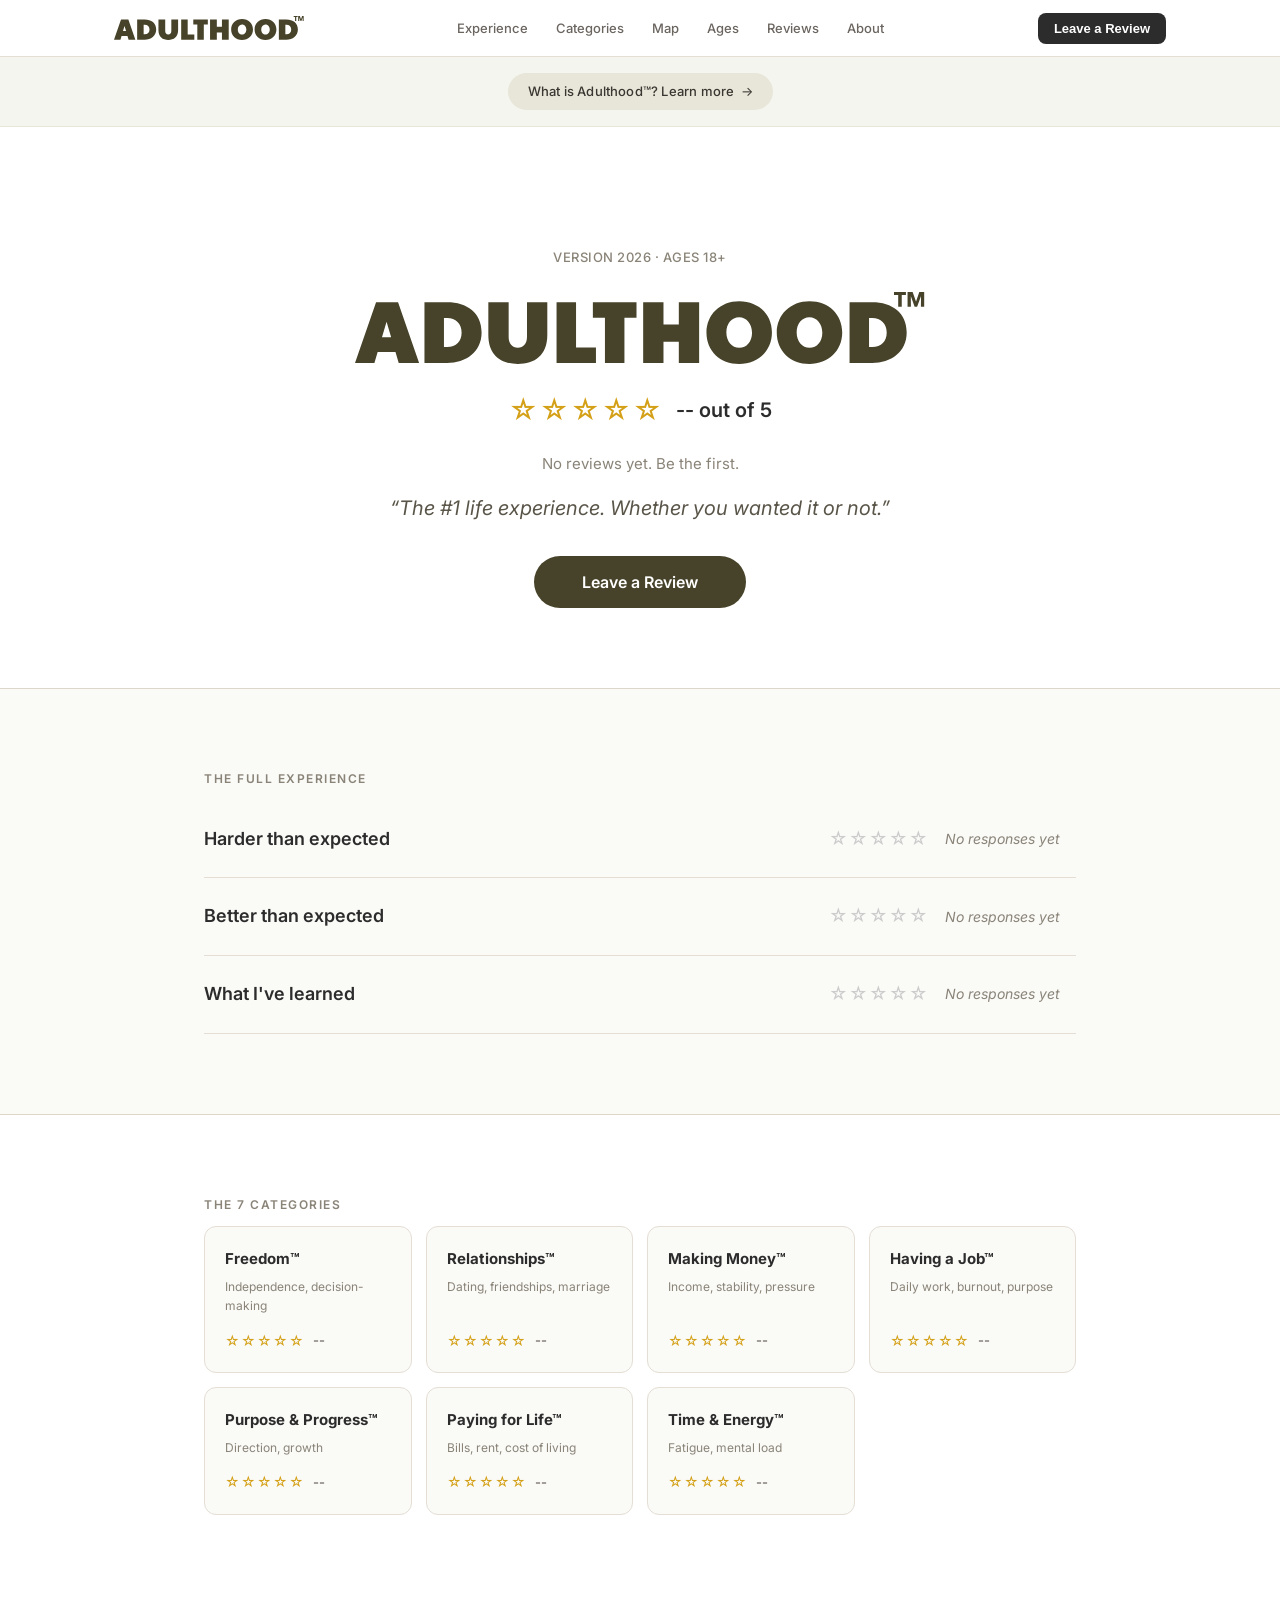
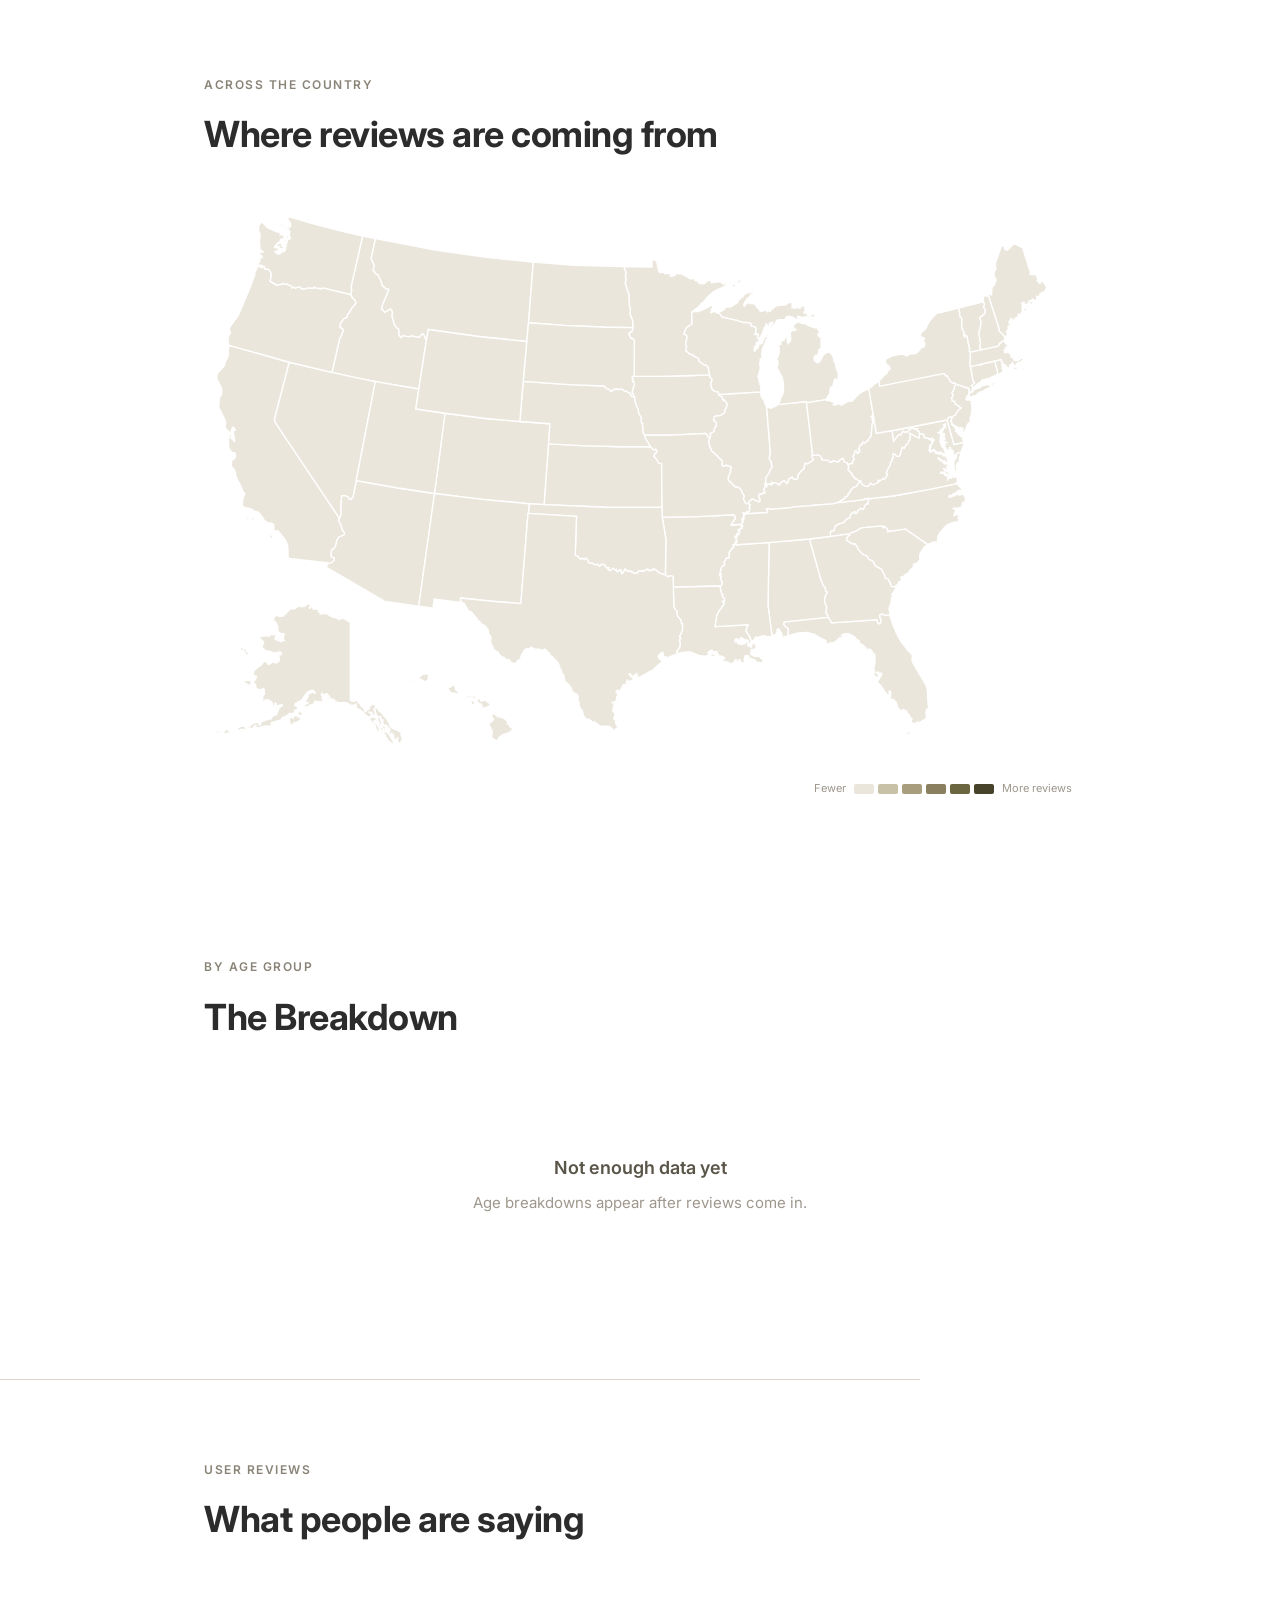
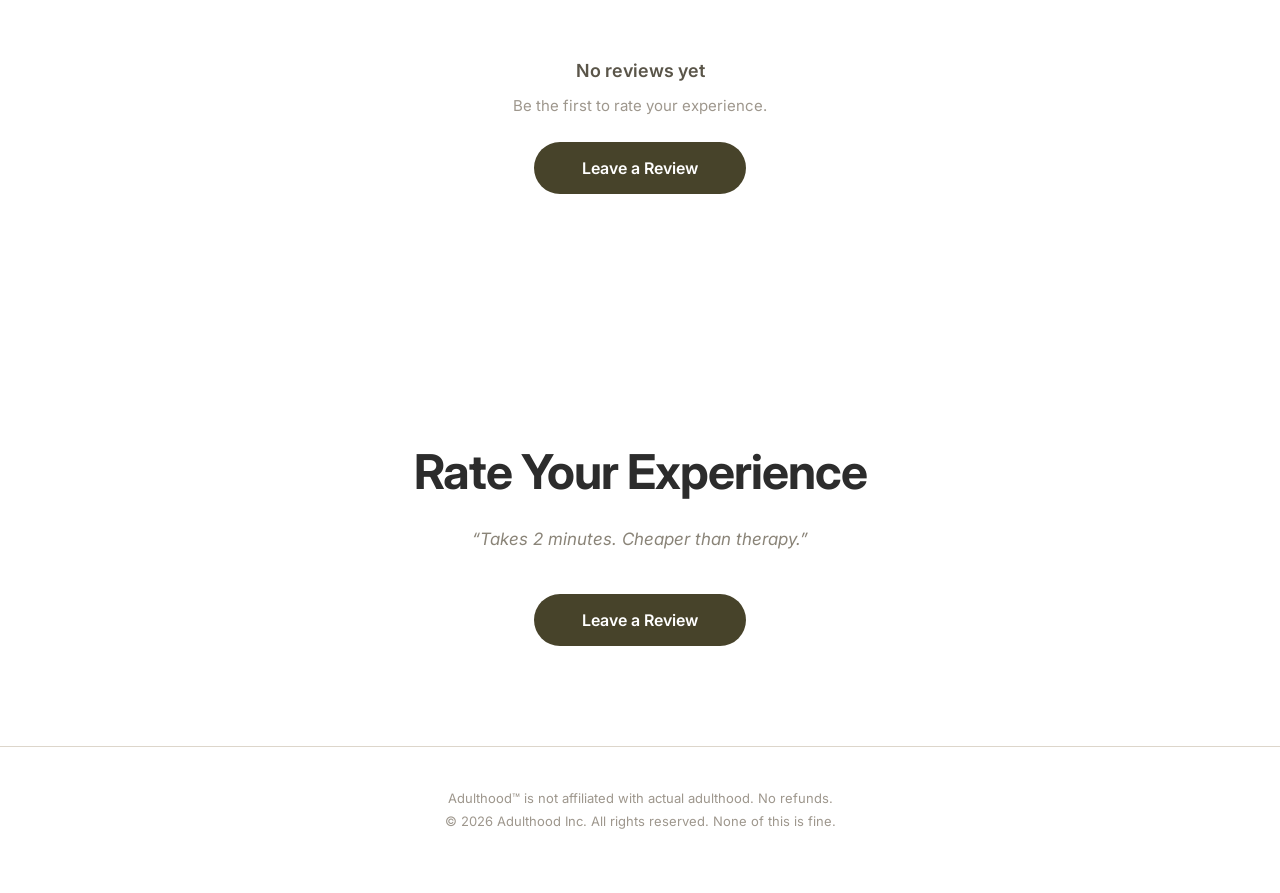
==== index.html @ f718184f "feat: v2 redesign — accordions, category pages, global nav, review modals - Refactor "Full Experienc" ====
<!DOCTYPE html>
<html lang="en">
<head>
<meta charset="UTF-8">
<meta name="viewport" content="width=device-width, initial-scale=1.0">
<title>Adulthood™ — Rate Your Experience</title>
<link rel="preconnect" href="https://fonts.googleapis.com">
<link rel="preconnect" href="https://fonts.gstatic.com" crossorigin>
<link href="https://fonts.googleapis.com/css2?family=Inter:wght@400;500;600;700;800&display=swap" rel="stylesheet">
<link rel="stylesheet" href="styles.css">
</head>
<body>

  <!-- Global Header -->
  <nav class="global-nav" id="global-nav">
    <div class="global-nav-inner">
      <a class="global-nav-logo" href="#" onclick="goHome();return false;">
        <img src="logo.svg" alt="Adulthood™" class="global-nav-logo-img">
      </a>
      <div class="global-nav-links">
        <a href="#section-experience" class="global-nav-link" data-section>Experience</a>
        <a href="#section-categories" class="global-nav-link" data-section>Categories</a>
        <a href="#section-map" class="global-nav-link" data-section>Map</a>
        <a href="#section-ages" class="global-nav-link" data-section>Ages</a>
        <a href="#section-reviews" class="global-nav-link" data-section>Reviews</a>
        <a href="#/about" class="global-nav-link" onclick="showAbout();return false;">About</a>
      </div>
      <button class="global-nav-cta" onclick="startReview()">Leave a Review</button>
      <button class="global-nav-menu" id="nav-menu-btn" onclick="toggleMobileNav()">
        <span></span><span></span><span></span>
      </button>
    </div>
    <div class="global-nav-mobile hidden" id="nav-mobile">
      <a href="#section-experience" class="global-nav-link" data-section onclick="closeMobileNav()">Experience</a>
      <a href="#section-categories" class="global-nav-link" data-section onclick="closeMobileNav()">Categories</a>
      <a href="#section-map" class="global-nav-link" data-section onclick="closeMobileNav()">Map</a>
      <a href="#section-ages" class="global-nav-link" data-section onclick="closeMobileNav()">Ages</a>
      <a href="#section-reviews" class="global-nav-link" data-section onclick="closeMobileNav()">Reviews</a>
      <a href="#/about" class="global-nav-link" onclick="showAbout();closeMobileNav();return false;">About</a>
      <button class="cta-button" style="margin-top:8px;width:100%" onclick="startReview();closeMobileNav()">Leave a Review</button>
    </div>
  </nav>

  <!-- Banner -->
  <div class="banner" id="banner" onclick="showAbout()">
    <div class="banner-inner">
      <span class="banner-text">What is Adulthood™? Learn more</span>
      <span class="banner-arrow">&rarr;</span>
    </div>
  </div>

  <!-- ===================== HOMEPAGE ===================== -->
  <div id="homepage">

  <!-- Hero -->
  <header class="hero">
    <div class="hero-version">Version 2026 &middot; Ages 18+</div>
    <img src="logo.svg" alt="Adulthood™" class="hero-logo">
    <div class="hero-rating" id="hero-rating">
      <span class="hero-stars" id="hero-stars"></span>
      <span class="hero-rating-text" id="hero-rating-text"></span>
    </div>
    <div class="hero-rating-count" id="hero-rating-count"></div>
    <p class="hero-tagline">&ldquo;The #1 life experience. Whether you wanted it or not.&rdquo;</p>
    <button class="cta-button hero-button" onclick="startReview()">Leave a Review</button>
  </header>

  <!-- Category Breakdown -->
  <section class="categories" id="section-experience">
    <div class="container">
      <div class="section-label">The Full Experience</div>
      <div class="category-grid" id="category-grid"></div>
    </div>
  </section>

  <!-- Category Links -->
  <section id="section-categories">
    <div class="container">
      <div class="section-label">The 7 Categories</div>
      <div class="category-links" id="category-links"></div>
    </div>
  </section>

  <!-- Map -->
  <section class="map-section" id="section-map">
    <div class="map-container">
      <div class="section-label">Across the Country</div>
      <div class="section-title">Where reviews are coming from</div>
      <div class="map-svg-wrap" id="map-wrap">
        <div class="map-tooltip" id="map-tooltip"></div>
        <!-- US States SVG -->
        <svg viewBox="0 0 960 600" xmlns="http://www.w3.org/2000/svg" id="us-map">
<g>
  <path id="AL" data-state="Alabama" d="m 643,467.4 .4,-7.3 -.9,-1.2 -1.7,-.7 -2.5,-2.8 .5,-2.9 48.8,-5.1 -.7,-2.2 -1.5,-1.5 -.5,-1.4 .6,-6.3 -2.4,-5.7 .5,-2.6 .3,-3.7 2.2,-3.8 -.2,-1.1 -1.7,-1 v -3.2 l -1.8,-1.9 -2.9,-6.1 -12.9,-45.8 -45.7,4 1.3,2 -1.3,67 4.4,33.2 .9,-.5 1.3,.1 .6,.4 .8,-.1 2,-3.8 v -2.3 l 1.1,-1.1 1.4,.5 3.4,6.4 v .9 l -3.3,2.2 3.5,-.4 4.9,-1.6 z"/>
  <path id="AK" data-state="Alaska" d="m 15.8,572 h 2.4 l .7,.7 -1,1.2 -1.9,.2 -2.5,1.3 -3.7,-.1 2.2,-.9 .3,-1.1 2.5,-.3 z m 8.3,-1.7 1.3,.5 h .9 l .5,1.2 .3,-.6 .9,.2 1.1,1.5 0,.5 -4.2,1.9 -2.4,-.1 -1,-.5 -1.1,.7 -2,0 -1.1,-1.4 4.7,-.5 z m 5.4,-.1 1,.1 .7,.7 v 1 l -1.3,.1 -.9,-1.1 z m 2.5,.3 1.3,-.1 -.1,1 -1.1,.6 z m .3,2.2 3.4,-.1 .2,1.1 -1.3,.1 -.3,-.5 -.8,.6 -.4,-.6 -.9,-.2 z m 166.3,7.6 2.1,.1 -1,1.9 -1.1,-.1 -.4,-.8 .5,-1.3 m -1.1,-2.9 .6,-1.3 -.2,-2.3 2.4,-.5 4.5,4.4 1.3,3.4 1.9,1.6 .3,5.1 -1.4,0 -1.3,-2.3 -3.1,-2.4 h -.6 l 1.1,2.8 1.7,.2 .2,2.1 -.9,.1 -4.1,-4.4 -.1,-.9 1.9,-1 0,-1 -.5,-.8 -1.6,-.6 -1.7,-1.3 1.4,.1 .5,-.4 -.6,-.9 -.6,.5 z m -3.6,-9.1 1.3,.1 2.4,2.5 -.2,.8 -.8,-.1 -.1,1.8 .5,.5 0,1.5 -.8,.3 -.4,1.2 -.8,-.4 -.4,-2.2 1.1,-1.4 -2.1,-2.2 .1,-1.2 z m 1.5,-1.5 1.9,.2 2.5,.1 3.4,3.2 -.2,.5 -1.1,.6 -1.1,-.2 -.1,-.7 -1.2,-1.6 -.3,.7 1,1.3 -.2,1.2 -.8,-.1 -1.3,.2 -.1,-1.7 -2.6,-2.8 z m -12.7,-8.9 .9,-.4 h 1.6 l .7,-.5 4.1,2.2 .1,1.5 -.5,.5 h -.8 l -1.4,-.7 1.1,1.3 1.8,0 .5,2 -.9,0 -2.2,-1.5 -1.1,-.2 .6,1.3 .1,.9 .8,-.6 1.7,1.2 1.3,-.1 -.2,.8 1.9,4.3 0,3.4 .4,2.1 -.8,.3 -1.2,-2 -.5,-1.5 -1.6,-1.6 -.2,-2.7 -.6,-1.7 h -.7 l .3,1.1 0,.5 -1.4,1 .1,-3.3 -1.6,-1.6 -1.3,-2.3 -1.2,-1.2 z m 7.2,-2.3 1.1,1.8 2.4,-.1 1,2.1 -.6,.6 2,3.2 v 1.3 l -1.2,.8 v .7 l -2,1.9 -.5,-1.4 -.1,-1.3 .6,-.7 v -1.1 l -1.5,-1.9 -.5,-3.7 -.9,-1.5 z m -56.7,-18.3 -4,4.1 v 1.6 l 2.1,-.8 .8,-1.9 2.2,-2.4 z m -31.6,16.6 0,.6 1.8,1.2 .2,-1.4 .6,.9 3.5,.1 .7,-.6 .2,-1.8 -.5,-.7 -1.4,0 0,-.8 .4,-.6 v -.4 l -1.5,-.3 -3.3,3.6 z m -8.1,6.2 1.5,5.8 h 2.1 l 2.4,-2.5 .3,1.2 6.3,-4 .7,-1 -1,-1.1 v -.7 l .5,-1.3 -.9,-.1 -2,1 0,-1.2 -2.7,-.6 -2.4,.3 -.2,3.4 -.8,-2 -1.5,-.1 -1,.6 z m -2.2,8.2 .1,-.7 2.1,-1.3 .6,.3 1.3,.2 1.3,1.2 -2.2,-.2 -.4,-.6 -1,.6 z m -5.2,3.3 -1.1,.8 1.5,1.4 .8,-.7 -.1,-1.3 z m -6.3,-7.9 1.4,.1 .4,.6 -1.8,.1 z m -13.9,11.9 v .5 l .7,.1 -.1,-.6 z m -.4,-3.2 -1,1 v .5 l .7,1.1 1,-1 -.7,-.1 z m -2,-.8 -.3,1 -1.3,.1 -.4,.2 0,1.3 -.5,.9 .6,0 .7,-.9 .8,-.1 .9,-1 .2,-1.3 z m -4.4,-2 -.2,1.8 1.4,.8 1.2,-.6 0,-1 1.7,-.3 -.1,-.6 -.9,-.2 -.7,.6 -.9,-.5 z m -4.9,-.1 1,.7 -.3,1.2 -1.4,-1.1 z m -4.2,1.3 1.4,.1 -.7,.8 z m -3.5,3 1.8,1.1 -1.7,.1 z m -25.4,-31.2 1.2,.6 -.8,.6 z m -.7,-6.3 .4,1.2 .8,-1.2 z m 24.3,-19.3 1.5,-.1 .9,.4 1.1,-.5 1.3,-.1 1.6,.8 .8,1.9 -.1,.9 -1.2,2 -2.4,-.2 -2.1,-1.8 -1,-.4 -1.1,-2 z m -21.1,-14.4 .1,1.9 2,2 v .5 l -.8,-.2 -1.7,-.8 -.3,-1.1 -.3,-1.6 z m 18.3,-23.3 v 1.2 l 1.9,1.8 h 2.3 l .6,1.1 v 1.6 l 2.1,1.9 1.8,1.2 -.1,.7 -.7,1.1 -1.4,-1.2 -2.1,.1 -.8,-.8 -.9,-2.1 -1.5,-2.2 -2.6,-.1 -1,-.7 1,-2.1 z m 16.8,-4.5 1,0 .1,1.1 h -1 z m 16.2,19.7 .9,.1 0,1.2 -1.7,-.5 z m 127.8,77.7 -1.2,.4 -.1,1.1 h 1.2 z m -157.6,-4.5 -1.3,-.4 -4.1,.6 -2.8,1.4 -.1,1.9 1.9,.7 1.5,-.9 1.7,-.1 4.7,1.4 .1,-1.3 -1.6,-1.1 z m 2.1,2.3 -.4,-1.4 1.2,.2 .1,1.4 1.8,0 .4,-2.5 .3,2.4 2.5,-.1 3.2,-3.3 .8,.1 -.7,1.3 1.4,.9 4.2,-.2 2.6,-1.2 1.4,-.1 .3,1.5 .6,-.5 .4,-1.4 5.9,.2 1.9,-1.6 -1.3,-1.1 .6,-1.2 2.6,.2 -.2,-1.2 2.5,.2 .7,-1.1 1.1,.2 4.6,-1.9 .2,-1.7 5.6,-2.4 2,-1.9 1.2,-.6 1.3,.8 2.3,-.9 1.1,-1.9 .5,-1.3 1.7,-.9 1.5,-.7 .4,-1.4 -1.1,-1.7 -2.2,-.2 -.2,-1.3 .8,-1.6 1.4,-.2 1.3,-1.5 1.9,-.1 3.4,-3.2 .4,-1.4 1.5,-2.3 3.8,-4.1 2.5,-.9 1.9,-.9 2.1,.8 1.4,2.6 -1.5,0 -1.4,-1.5 -3,2 -1.7,.1 -.2,3.1 -3.1,4.9 .6,2 2.3,0 -.6,1 -1.4,.1 -2.4,1.8 0,.9 1.9,1 3.4,-.6 1.4,-1.7 1.4,.1 3,-1.7 .5,-2.3 1.6,-.1 6.3,.8 1,-1.1 1,-4.5 -1.6,1.1 .6,-2.2 -1.6,-1.4 .8,-1.5 .1,1.5 3.4,0 .7,-1 1.6,-.1 -.3,1.7 1.9,.1 -1.9,1.3 4.1,1.1 -3.5,.4 -1.3,1.2 .9,1.4 4.6,-1.7 2.3,1.7 .7,-.9 .6,1.4 4,2.3 h 2.9 l 3.9,-.5 4.3,1.1 2,1.9 4.5,.4 1.8,-1.5 .8,2.4 -1.8,.7 1.2,1.2 7.4,3.8 1.4,2.5 5.4,4.1 3.3,-2 -.6,-2.2 -3.5,-2 3.1,1.2 .5,-.7 .9,1.3 0,2.7 2.1,-.6 2.1,1.8 -2.5,-9.8 1.2,1.3 1.4,6 2.2,2.5 2.4,-.4 1.8,3.5 h .9 l .6,5.6 3.4,.5 1.6,2.2 1.8,1.1 .4,2.8 -1.8,2.6 2.9,1.6 1.2,-2.4 -.2,3.1 -.8,.9 1.4,1.7 .7,-2.4 -.2,-1.2 .8,.2 .6,2.3 -1,1.4 .6,2.6 .5,.4 .3,-1.6 .7,.6 -.3,2 1.2,.2 -.4,.9 1.7,-.1 0,-1 h -1 l .1,-1.7 -.8,-.6 1.7,-.3 .5,-.8 0,-1.6 .5,1.3 -.6,1.8 1.2,3.9 1.8,.1 2.2,-4.2 .1,-1.9 -1.3,-4 -.1,-1.2 .5,-1.2 -.7,-.7 -1.7,.1 -2.5,-2 -1.7,0 -2,-1.4 -1.5,0 -.5,-1.6 -1.4,-.3 -.2,-1.5 -1,-.5 .1,-1.7 -5.1,-7.4 -1.8,-1.5 v -1.2 l -4.3,-3.5 -.7,-1.1 -1.6,-2 -1.9,-.6 0,-2.2 -1.2,-1.3 -1.7,-.7 -2.1,1.3 -1.6,2.1 -.4,2.4 -1.5,.1 -2.5,2.7 -.8,-.3 v -2.5 l -2.4,-2.2 -2.3,-2 -.5,-2 -2.5,-1.3 .2,-2.2 -2.8,-.1 -.7,1.1 -1.2,0 -.7,-.7 -1.2,.8 -1.8,-1.2 0,-85.8 -6.9,-4.1 -1.8,-.5 -2.2,1.1 -2.2,.1 -2.3,-1.6 -4.3,-.6 -5.8,-3.6 -5.7,-.4 -2,.5 -.2,-1.8 -1.8,-.7 1.1,-1 -.2,-.9 -3.2,-1.1 h -2.4 l -.4,.4 -.9,-.6 .1,-2.6 -.8,-.9 -2.5,2.9 -.8,-.1 v -.8 l 1.7,-.8 v -.8 l -1.9,-2.4 -1.1,-.1 -4.5,3.1 h -3.9 l .4,-.9 -1.8,-.1 -5.2,3.4 -1.8,0 -.6,-.8 -2.7,1.5 -3.6,3.7 -2.8,2.7 -1.5,1.2  -2.6,.1 -2.2,-.4 -2.3,-1.3 v 0 l -2.8,3.9 -.1,2.4 2.6,2.4 2.1,4.5 .2,5.3 2.9,2 3.4,.4 .7,.8 -1.5,2.3 .7,2.7 -1.7,-2.6 v -2.4 l -1.5,-.3 .1,1.2 .7,2.1 2.9,3.7 h -1.4 l -2.2,1.1 -6.2,-2.5 -.1,-2 1.4,-1.3 0,-1.4 -2.1,-.5 -2.3,.2 -4.8,.2 1.5,2.3 -1.9,-1.8 -8.4,1.2 -.8,1.5 4.9,4.7 -.8,1.4 -.3,2 -.7,.8 -.1,1.9 4.4,3.6 4.1,.2 4.6,1.9 h 2 l .8,-.6 3.8,.1 .1,-.8 1.2,1.1 .1,2 -2.5,-.1 .1,3.3 .5,3.2 -2.9,2.7 -1.9,-.1 -2,-.8 -1,.1 -3.1,2.1 -1.7,.2 -1.4,-2.8 -3.1,0 -2.2,2 -.5,1.8 -3.3,1.8 -5.3,4.3 -.3,3.1 .7,2.2 1,1.2 1,-.4 .9,1 -.8,.6 -1.5,.9 1.1,1.5 -2.6,1.1 .8,2.2 1.7,2.3 .8,4.1 4,1.5 2.6,-.8 1.7,-1.1 .5,2.1 .3,4.4 -1.9,1.4 0,4.4 -.6,.9 h -1.7 l 1.7,1.2 2.1,-.1 .4,-1 4.6,-.6 2,2.6 1.3,-.7 1.3,5.1 1,.5 1,-.7 .1,-2.4 .9,-1 .7,1.1 .2,1.6 1.6,.4 4.7,-1.2 .2,1.2 -2,1.1 -1.6,1.7 -2.8,7 -4.3,2 -1.4,1.5 -.3,1.4 -1,-.6 -9.3,3.3 -1.8,4.1 -1.3,-.4 .5,-1.1 -1.5,-1.4 -3.5,-.2 -5.3,3.2 -2.2,1.3 -2.3,0 -.5,2.4 z"/>
  <path id="AZ" data-state="Arizona" d="m 139.6,387.6 3,-2.2 .8,-2.4 -1,-1.6 -1.8,-.2 -1.1,-1.6 1.1,-6.9 1.6,-.3 2.4,-3.2 1.6,-7 2.4,-3.6 4.8,-1.7 1.3,-1.3 -.4,-1.9 -2.3,-2.5 -1.2,-5.8 -1.4,-1.8 -1.3,-3.4 .9,-2.1 1.4,-3 .5,-2.9 -.5,-4.9 1,-13.6 3.5,-.6 3.7,1.4 1.2,2.7 h 2 l 2.4,-2.9 3.4,-17.5 46.2,8.2 40,6 -17.4,124.1 -37.3,-5.4 -64.2,-37.5 .5,-2.9 2,-1.8 z"/>
  <path id="AR" data-state="Arkansas" d="m 584.2,367 .9,-2.2 1.2,.5 .7,-1 -.8,-.7 .3,-1.5 -1.1,-.9 .6,-1 -.1,-1.5 -1.1,-.1 .8,-.8 1.3,.8 .3,-1.4 -.4,-1.1 .1,-.7 2,.6 -.4,-1.5 1.6,-1.3 -.5,-.9 -1.1,.1 -.6,-.9 .9,-.9 1.6,-.2 .5,-.8 1.4,-.2 -.1,-.8 -.9,-.9 v -.5 h 1.5 l .4,-.7 -1.4,-1 -.1,-.6 -11.2,.8 2.8,-5.1 1.7,-1.5 v -2.2 l -1.6,-2.5 -39.8,2 -39.1,.7 4.1,24.4 -.7,39 2.6,2.3 2.8,-1.3 3.2,.8 .2,11.9 52.3,-1.3 1.2,-1.5 .5,-3 -1.5,-2.3 -.5,-2.2 .9,-.7 v -.8 l -1.7,-1.1 -.1,-.7 1.6,-.9 -1.2,-1.1 1.7,-7.1 3.4,-1.6 v -.8 l -1.1,-1.4 2.9,-5.4 h 1.9 l 1.5,-1.2 -.3,-5.2 3.1,-4.5 1.8,-.6 -.5,-3.1 z"/>
  <path id="CA" data-state="California" d="m 69.4,365.6 3.4,5.2 -1.4,.1 -1.8,-1.9 z m 1.9,-9.8 1.8,4.1 2.6,1 .7,-.6 -1.3,-2.5 -2.6,-2.4 z m -19.9,-19 v 2.4 l 2,1.2 4.4,-.2 1,-1 -3.1,-.2 z m -5.9,.1 3.3,.5 1.4,2.2 h -3.8 z m 47.9,45.5 -1,-3 .2,-3 -.4,-7.9 -1.8,-4.8 -1.2,-1.4 -.6,-1.5 -7,-8.6 -3.6,.1 -2,-1.9 1.1,-1.8 -.7,-3.7 -2.2,-1.2 -3.9,-.6 -2.8,-1.3 -1.5,-1.9 -4.5,-6.6 -2.7,-2.2 -3.7,-.5 -3.1,-2.3 -4.7,-1.5 -2.8,-.3 -2.5,-2.5 .2,-2.8 .8,-4.8 1.8,-5.1 -1.4,-1.6 -4,-9.4 -2.7,-3.7 -.4,-3 -1.6,-2.3 .2,-2.5 -2,-5 -2.9,-2.7 .6,-7.1 2.4,-.8 1.8,-3.1 -.4,-3.2 -1,-.9 h -2.5 l -2.5,-3.3 -1.5,-3.5 v -7.5 l 1.2,-4.2 .2,-2.1 2.5,.2 -.1,1.6 -.8,.7 v 2.5 l 3.7,3.2 v -4.7 l -1.4,-3.4 .5,-1.1 -1,-1.7 2.8,-1.5 -1.9,-3 -1.4,.5 -1.5,3.8 .5,1.3 -.8,1 -.9,-.1 -5.4,-6.1 .7,-5.6 -1.1,-3.9 -6.5,-12.8 .8,-10.7 2.3,-3.6 .2,-6.4 -5.5,-11.1 .3,-5.2 6.9,-7.5 1.7,-2.4 -.1,-1.4 4,-9.2 .1,-8.4 .9,-2.5 66.1,18.6 -16.4,63.1 1.1,3.5 70.4,105 -.9,2.1 1.3,3.4 1.4,1.8 1.2,5.8 2.3,2.5 .4,1.9 -1.3,1.3 -4.8,1.7 -2.4,3.6 -1.6,7 -2.4,3.2 -1.6,.3 -1.1,6.9 1.1,1.6 1.8,.2 1,1.6 -.8,2.4 -3,2.2 -2.2,-.1 z"/>
  <path id="CO" data-state="Colorado" d="m 374.6,323.3 -16.5,-1 -51.7,-4.8 -52.6,-6.5 11.5,-88.3 44.9,5.7 37.5,3.4 33.1,2.4 -1.4,22.1 z"/>
  <path id="CT" data-state="Connecticut" d="m 873.5,178.9 .4,-1.1 -3.2,-12.3 -.1,-.3 -14.9,3.4 v .7 l -.9,.3 -.5,-.7 -10.5,2.4 2.8,16.3 1.8,1.5 -3.5,3.4 1.7,2.2 5.4,-4.5 1.7,-1.3 h .8 l 2.4,-3.1 1.4,.1 2.9,-1.1 h 2.1 l 5.3,-2.7 2.8,-.9 1,-1 1.5,.5 z"/>
  <path id="DE" data-state="Delaware" d="m 822.2,226.6 -1.6,.3 -1.5,1.1 -1.2,2.1 7.6,27.1 10.9,-2.3 -2.2,-7.6 -1.1,.5 -3.3,-2.6 -.5,-1.7 -1.8,-1 -.2,-3.7 -2.1,-2.2 -1.1,-.8 -1.2,-1.1 -.4,-3.2 .3,-2.1 1,-2.2 z"/>
  <path id="FL" data-state="Florida" d="m 751.7,445.1 -4,-.7 -1.7,-.9 -2.2,1.4 v 2.5 l 1.4,2.1 -.5,4.3 -2.1,.6 -1,-1.1 -.6,-3.2 -50.1,3.3 -3.3,-6 -48.8,5.1 -.5,2.9 2.5,2.8 1.7,.7 .9,1.2 -.4,7.3 -1.1,.6 .5,.4 1,-.3 .7,-.8 10.5,-2.7 9.2,-.5 8.1,1.9 8.5,5 2.4,.8 2.2,2 -.1,2.7 h 2.4 l 1.9,-1 2.5,.1 2,-.8 2.9,-2 3.1,-2.9 1.1,-.4 .6,.5 h 1.4 l .5,-.8 -.5,-1.2 -.6,-.6 .2,-.8 2,-1.1 5,-.4 .8,1 1,.1 2.3,1 3,1.8 1.2,1.7 1.1,1.2 2.8,1.4 v 2.4 l 2.8,1.9 1,.1 1.6,1.4 .7,1.6 1,.2 .8,2.1 .7,.6 1,-1.1 2.9,.1 .5,1.4 1.1,.9 v 1.3 l 2.9,2.2 .2,9.6 -1.8,5.8 1,1.2 -.2,3.4 -.8,1.4 .7,1.2 2.3,2.3 .3,1.5 .8,1 -.4,-1.9 1.3,-.6 .8,-3.6 -3,-1.2 .1,-.6 2.6,-.4 .9,2.6 1.1,.6 .1,-2 1.1,.3 .6,.8 -.1,.7 -2.9,4.2 -.2,1.1 -1.7,1.9 v 1.1 l 3.7,3.8 5.3,7.9 1.8,2.1 v 1.8 l 2.8,4.6 2.3,.6 .7,-1.2 -2.1,.3 -3,-4.5 .2,-1.4 1.5,-.8 v -1.5 l -.6,-1.3 .9,-.9 .4,.9 .7,.5 v 4 l -1.2,-.6 -.8,.9 1.4,1.6 1,2.6 1.2,-.6 2.3,1.2 2.1,2.2 1.6,5.1 3.1,4.8 .8,-1.3 2.8,-.5 3.2,1.3 .3,1.7 3.3,3.8 .1,1.1 2.2,2.7 -.7,.5 v 2.7 l 2.7,1.4 h 1.5 l 2.7,-1.8 1.5,.3 1.1,.4 2.3,-1.7 .2,-.7 1.2,.3 2.4,-1.7 1.3,-2.3 -.7,-3.2 -.2,-1.3 1.1,-4 .6,-.2 .6,1.6 .8,-1.8 -.8,-7.2 -.4,-10.5 -1,-6.8 -.7,-1.7 -6.6,-11.1 -5.2,-9.1 -2.2,-3.3 -1.3,-3.6 -.2,-3.4 .9,-.3 v -.9 l -1.1,-2.2 -4,-4 -7.6,-9.7 -5.7,-10.4 -4.3,-10.7 -.6,-3.7 -1.2,-1 -.5,-3.8 z m 9.2,134.5 1.7,-.1 -.7,-1 z m 7.3,-1.1 v -.7 l 1.6,-.2 3.7,-3.3 1.5,-.6 2.4,-.9 .3,1.3 1.7,.8 -2.6,1.2 h -2.4 l -3.9,2.5 z m 17.2,-7.6 -3,1.4 -1,1.3 1.1,.1 z m 3.8,-2.9 -1.1,.3 -1.4,2 1.1,-.2 1.5,-1.6 z m 8.3,-15.7 -1.7,5.6 -.8,1 -1,2.6 -1.2,1.6 -.7,1.7 -1.9,2.2 v .9 l 2.7,-2.8 2.4,-3.5 .6,-2 2.1,-4.9 z"/>
  <path id="GA" data-state="Georgia" d="m 761.8,414.1 v 1.4 l -4.2,6.2 -1.2,.2 1.5,.5 v 2 l -.9,1.1 -.6,6 -2.3,6.2 .5,2 .7,5.1 -3.6,.3 -4,-.7 -1.7,-.9 -2.2,1.4 v 2.5 l 1.4,2.1 -.5,4.3 -2.1,.6 -1,-1.1 -.6,-3.2 -50.1,3.3 -3.3,-6 -.7,-2.2 -1.5,-1.5 -.5,-1.4 .6,-6.3 -2.4,-5.7 .5,-2.6 .3,-3.7 2.2,-3.8 -.2,-1.1 -1.7,-1 v -3.2 l -1.8,-1.9 -2.9,-6.1 -12.9,-45.8 22.9,-2.9 21.4,-3 -.1,1.9 -1.9,1 -1.4,3.2 .2,1.3 6.1,3.8 2.6,-.3 3.1,4 .4,1.7 4.2,5.1 2.6,1.7 1.4,.2 2.2,1.6 1.1,2.2 2,1.6 1.8,.5 2.7,2.7 .1,1.4 2.6,2.8 5,2.3 3.6,6.7 .3,2.7 3.9,2.1 2.5,4.8 .8,3.1 4.2,.4 z"/>
  <path id="HI" data-state="Hawaii" d="m 317,553.7 -.2,3.2 1.7,1.9 .1,1.2 -4.8,4.5 -.1,1.2 1.9,3.2 1.7,4.2 v 2.6 l -.5,1.2 .1,3.4 4.1,2.1 1.1,1.1 1.2,-1.1 2.1,-3.6 4.5,-2.9 3.3,-.5 2.5,-1 1.7,-1.2 3.2,-3.5 -2.8,-1.1 -1.4,-1.4 .1,-1.7 -.5,-.6 h -2 l .2,-2.5 -.7,-1.2 -2.6,-2.3 -4.5,-1.9 -2.8,-.2 -3.3,-2.7 -1.2,-.6 z m -15.3,-17 -1.1,1.5 -.1,1.7 2.7,2.4 1.9,.5 .6,1 .4,3 3.6,.2 5.3,-2.6 -.1,-2.5 -1.4,-.5 -3.5,-2.6 -1.8,-.3 -2.9,1.3 -1.5,-2.7 z m -1.5,11.5 .9,-1.4 2.5,-.3 .6,1.8 z m -7,-8.7 1.7,4 3.1,-.6 .3,-2 -1.4,-1.5 z m -4.1,-6.7 -1.1,2.4 h 5 l 4.8,1.6 2.5,-1.6 .2,-1.5 -4.8,.2 z m -16,-10.6 -1.9,2.1 -2.9,.6 .8,2.2 2.2,2.8 .1,1 2.1,-.3 2.3,.1 1.7,1.2 3.5,-.8 v -.7 l -1,-.8 -.5,-2.1 -.8,-.3 -.5,1 -1.2,-1.3 .2,-1.4 -1.8,-3.3 -1.1,-.7 z m -31.8,-12.4 -4.2,2.9 .2,2.3 2.4,1.2 1.9,1.3 2.7,.4 2.6,-2.2 -.2,-1.9 .8,-1.7 v -1.4 l -1,-.9 z m -10.8,4.8 -.3,1.2 -1.9,.9 -.6,1.8 1,.8 1.1,-1.5 1.9,-.6 .4,-2.6 z"/>
  <path id="ID" data-state="Idaho" d="m 165.3,183.1 -24.4,-5.4 8.5,-37.3 2.9,-5.8 .4,-2.1 .8,-.9 -.9,-2 -2.9,-1.2 .2,-4.2 4,-5.8 2.5,-.8 1.6,-2.3 -.1,-1.6 1.8,-1.6 3.2,-5.5 4.2,-4.8 -.5,-3.2 -3.5,-3.1 -1.6,-3.6 1.1,-4.3 -.7,-4 12.7,-56.1 14.2,3 -4.8,22 3.7,7.4 -1.6,4.8 3.6,4.8 1.9,.7 3.9,8.3 v 2.1 l 2.3,3 h .9 l 1.4,2.1 h 3.2 v 1.6 l -7.1,17 -.5,4.1 1.4,.5 1.6,2.6 2.8,-1.4 3.6,-2.4 1.9,1.9 .5,2.5 -.5,3.2 2.5,9.7 2.6,3.5 2.3,1.4 .4,3 v 4.1 l 2.3,2.3 1.6,-2.3 6.9,1.6 2.1,-1.2 9,1.7 2.8,-3.3 1.8,-.6 1.2,1.8 1.6,4.1 .9,.1 -8.5,54.8 -47.9,-8.2 z"/>
  <path id="IL" data-state="Illinois" d="m 623.5,265.9 -1,5.2 v 2 l 2.4,3.5 v .7 l -.3,.9 .9,1.9 -.3,2.4 -1.6,1.8 -1.3,4.2 -3.8,5.3 -.1,7 h -1 l .9,1.9 v .9 l -2.2,2.7 .1,1.1 1.5,2.2 -.1,.9 -3.7,.6 -.6,1.2 -1.2,-.6 -1,.5 -.4,3.3 1.7,1.8 -.4,2.4 -1.5,.3 -6.9,-3 -4,3.7 .3,1.8 h -2.8 l -1.4,-1.5 -1.8,-3.8 v -1.9 l .8,-.6 .1,-1.3 -1.7,-1.9 -.9,-2.5 -2.7,-4.1 -4.8,-1.3 -7.4,-7.1 -.4,-2.4 2.8,-7.6 -.4,-1.9 1.2,-1.1 v -1.3 l -2.8,-1.5 -3,-.7 -3.4,1.2 -1.3,-2.3 .6,-1.9 -.7,-2.4 -8.6,-8.4 -2.2,-1.5 -2.5,-5.9 -1.2,-5.4 1.4,-3.7 .7,-.7 .1,-2.3 -.7,-.9 1,-1.5 1.8,-.6 .9,-.3 1,-1.2 v -2.4 l 1.7,-2.4 .5,-.5 .1,-3.5 -.9,-1.4 -1,-.3 -1.1,-1.6 1,-4 3,-.8 h 2.4 l 4.2,-1.8 1.7,-2.2 .1,-2.4 1.1,-1.3 1.3,-3.2 -.1,-2.6 -2.8,-3.5 h -1.2 l -.9,-1.1 .2,-1.6 -1.7,-1.7 -2.5,-1.3 .5,-.6 45.9,-2.8 .1,4.6 3.4,4.6 1.2,4.1 1.6,3.2 z"/>
  <path id="IN" data-state="Indiana" d="m 629.2,214.8 -5.1,2.3 -4.7,-1.4 4.1,50.2 -1,5.2 v 2 l 2.4,3.5 v .7 l -.3,.9 .9,1.9 -.3,2.4 -1.6,1.8 -1.3,4.2 -3.8,5.3 -.1,7 h -1 l .9,1.9 1.1,.8 .6,-1 -.7,-1.7 4.6,-.5 .2,1.2 1.1,.2 .4,-.9 -.6,-1.3 .3,-.8 1.3,.8 1.7,-.4 1.7,.6 3.4,2.1 1.8,-2.8 3.5,-2.2 3,3.3 1.6,-2.1 .3,-2.7 3.8,-2.3 .2,1.3 1.9,1.2 3,-.2 1.2,-.7 .1,-3.4 2.5,-3.7 4.6,-4.4 -.1,-1.7 1.2,-3.8 2.2,1 6.7,-4.5 -.4,-1.7 -1.5,-2.1 1,-1.9 -6.6,-57.2 -.1,-1.4 -32.4,3.4 z"/>
  <path id="IA" data-state="Iowa" d="m 556.9,183 2.1,1.6 .6,1.1 -1.6,3.3 -.1,2.5 2,5.5 2.7,1.5 3.3,.7 1.3,2.8 -.5,.6 2.5,1.3 1.7,1.7 -.2,1.6 .9,1.1 h 1.2 l 2.8,3.5 .1,2.6 -1.3,3.2 -1.1,1.3 -.1,2.4 -1.7,2.2 -4.2,1.8 h -2.4 l -3,.8 -1,4 1.1,1.6 1,.3 .9,1.4 -.1,3.5 -.5,.5 -1.7,2.4 v 2.4 l -1,1.2 -.9,.3 -1.8,.6 -1,1.5 .7,.9 -.1,2.3 -.7,.7 -1.5,-.8 -1.1,-1.1 -.6,-1.6 -1.7,-1.3 -14.3,.8 -27.2,1.2 -25.9,-.1 -1.8,-4.4 .7,-2.2 -.8,-3.3 .2,-2.9 -1.3,-.7 -.4,-6.1 -2.8,-5 -.2,-3.7 -2.2,-4.3 -1.3,-3.7 v -1.4 l -.6,-1.7 v -2.3 l -.5,-.9 -.7,-1.7 -.3,-1.3 -1.3,-1.2 1,-4.3 1.7,-5.1 -.7,-2 -1.3,-.4 -.4,-1.6 1,-.5 .1,-1.1 -1.3,-1.5 .1,-1.6 2.2,.1 h 28.2 l 36.3,-.9 18.6,-.7 z"/>
  <path id="KS" data-state="Kansas" d="m 459.1,259.5 -43.7,-1.2 -36,-2 -4.8,67 67.7,2.9 62,.1 -.5,-48.1 -3.2,-.7 -2.6,-4.7 -2.5,-2.5 .5,-2.3 2.7,-2.6 .1,-1.2 -1.5,-2.1 -.9,1 -2,-.6 -2.9,-3 z"/>
  <path id="KY" data-state="Kentucky" d="m 692.1,322.5 -20.5,1.4 -5.2,.8 -17.4,1 -2.6,.8 -22.6,2 -.7,-.6 h -3.7 l 1.2,3.2 -.6,.9 -23.3,1.5 1,-2.7 1.4,.9 .7,-.4 1.2,-4.1 -1,-1 1,-2 .2,-.9 -1.3,-.8 -.3,-1.8 4,-3.7 6.9,3 1.5,-.3 .4,-2.4 -1.7,-1.8 .4,-3.3 1,-.5 1.2,.6 .6,-1.2 3.7,-.6 .1,-.9 -1.5,-2.2 -.1,-1.1 2.2,-2.7 0,-.9 1.1,.8 .6,-1 -.7,-1.7 4.6,-.5 .2,1.2 1.1,.2 .4,-.9 -.6,-1.3 .3,-.8 1.3,.8 1.7,-.4 1.7,.6 3.4,2.1 1.8,-2.8 3.5,-2.2 3,3.3 1.6,-2.1 .3,-2.7 3.8,-2.3 .2,1.3 1.9,1.2 3,-.2 1.2,-.7 .1,-3.4 2.5,-3.7 4.6,-4.4 -.1,-1.7 1.2,-3.8 2.2,1 6.7,-4.5 -.4,-1.7 -1.5,-2.1 1,-1.9 1.3,.5 2.2,.1 1.9,-.8 2.9,1.2 2.2,3.4 v 1 l 4.1,.7 2.3,-.2 1.9,2.1 2.2,.2 v -1 l 1.9,-.8 3,.8 1.2,.8 1.3,-.7 h .9 l .6,-1.7 3.4,-1.8 .5,.8 .8,2.9 3.5,1.4 1.2,2.1 -.1,1.1 .6,1 -.6,3.6 1.9,1.6 .8,1.1 1,.6 -.1,.9 4.4,5.6 h 1.4 l 1.5,1.8 1.2,.3 1.4,-.1 -4.9,6.6 -2.9,1 -3,3 -.4,2.2 -2.1,1.3 -.1,1.7 -1.4,1.4 -1.8,.5 -.5,1.9 -1,.4 -6.9,4.2 z m -98,11.3 -.7,-.7 .2,-1 h 1.1 l .7,.7 -.3,1 z"/>
  <path id="LA" data-state="Louisiana" d="m 602.5,472.8 -1.2,-1.8 .3,-1.3 -4.8,-6.8 .9,-4.6 1,-1.4 .1,-1.4 -36,2 1.7,-11.9 2.4,-4.8 6,-8.4 -1.8,-2.5 h 2 v -3.3 l -2.4,-2.5 .5,-1.7 -1.2,-1 -1.6,-7.1 .6,-1.4 -52.3,1.3 .5,19.9 .7,3.4 2.6,2.8 .7,5.4 3.8,4.6 .8,4.3 h 1 l -.1,7.3 -3.3,6.4 1.3,2.3 -1.3,1.5 .7,3 -.1,4.3 -2.2,3.5 -.1,.8 -1.7,1.2 1,1.8 1.2,1.1 1.6,-1.3 5.3,-.9 6.1,-.1 9.6,3.8 8,1 1.5,-1.4 1.8,-.2 4.8,2.2 1.6,-.4 1.1,-1.5 -4.2,-1.8 -2.2,1 -1.1,-.2 -1.4,-2 3.3,-2.2 1.6,-.1 v 1.7 l 1.5,-.1 3.4,-.3 .4,2.3 1.1,.4 .6,1.9 4.8,1 1.7,1.6 v .7 h -1.2 l -1.5,1.7 1.7,1.2 5.4,1 2.7,2.8 4.4,-1 -3.7,.2 -.1,-.6 2.8,-.7 .2,-1.8 1.2,-.3 v -1.4 l 1.1,.1 v 1.6 l 2.5,.1 .8,-1.9 .9,.3 .2,2.5 1.2,.2 -1.8,2 2.6,-.9 2,-1.1 2.9,-3.3 h -.7 l -1.3,1.2 -.4,-.1 -.5,-.8 .9,-1.2 v -2.3 l 1.1,-.8 .7,.7 1,-.8 1,-.1 .6,1.3 -.6,1.9 h 2.4 l 5.1,1.7 .5,1.3 1.6,1.4 2.8,.1 1.3,.7 1.8,-1 .9,-1.7 v -1.7 h -1.4 l -1.2,-1.4 -1.1,-1.1 -3.2,-.9 -2.6,.2 -4.2,-2.4 v -2.3 l 1.3,-1 2.4,.6 -3.1,-1.6 .2,-.8 h 3.6 l 2.6,-3.5 -2.6,-1.8 .8,-1.5 -1.2,-.8 h -.8 l -2,2.1 v 2.1 l -.6,.7 -1.1,-.1 -1.6,-1.4 h -1.3 v -1.5 l .6,-.7 .8,.7 1.7,-1.6 .7,-1.6 .8,-.3 z m -10.3,-2.7 1.9,1 .8,1.1 2.5,.1 1.5,.8 .2,1.4 -.4,.6 -.9,-1.5 -1.4,1.2 -.9,1.4 -2.8,.8 -1.6,.1 -3.7,-1 .1,-1.7 2,-2 1.1,-2.4 z m -4.7,1.2 v 1.1 l -1.8,2 h -1.2 v -2.2 l 1.6,-1.5 z"/>
  <path id="ME" data-state="Maine" d="m 875,128.7 .6,4 3.2,2 .8,2.2 2.3,1.4 1.4,-.3 1,-3 -.8,-2.9 1.6,-.9 .5,-2.8 -.6,-1.3 3.3,-1.9 -2.2,-2.3 .9,-2.4 1.4,-2.2 .5,3.2 1.6,-2 1.3,.9 1.2,-.8 v -1.7 l 3.2,-1.3 .3,-2.9 2.5,-.2 2.7,-3.7 v -.7 l -.9,-.5 -.1,-3.3 .6,-1.1 .2,1.6 1,-.5 -.2,-3.2 -.9,.3 -.1,1.2 -1.2,-1.4 .9,-1.4 .6,.1 1.1,-.4 .5,2.8 2,-.3 2.9,.7 v -1 l -1.1,-1.2 1.3,.1 .1,-2.3 .6,.8 .3,1.9 2.1,1.5 .2,-1 .9,-.2 -.3,-.8 .8,-.6 -.1,-1.6 -1.6,-.2 -2,.7 1.4,-1.6 .7,-.8 1.3,-.2 .4,1.3 1.7,1.6 .4,-2.1 2.3,-1.2 -.9,-1.3 .1,-1.7 1.1,.5 h .7 l 1.7,-1.4 .4,-2.3 2.2,.3 .1,-.7 .2,-1.6 .5,1.4 1.5,-1 2.3,-4.1 -.1,-2.2 -1.4,-2 -3,-3.2 h -1.9 l -.8,2.2 -2.9,-3 .3,-.8 v -1.5 l -1.6,-4.5 -.8,-.2 -.7,.4 h -4.8 l -.3,-3.6 -8.1,-26 -7.3,-3.7 -2.9,-.1 -6.7,6.6 -2.7,-1 -1,-3.9 h -2.7 l -6.9,19.5 .7,6.2 -1.7,2.4 -.4,4.6 1.3,3.7 .8,.2 v 1.6 l -1.6,4.5 -1.5,1.4 -1.3,2.2 -.4,7.8 -2.4,-1 -1.5,.4 z m 34.6,-24.7 -1,.8 v 1.3 l .7,-.8 .9,.8 .4,-.5 1.1,.2 -1,-.8 .4,-.8 z m -1.7,2.6 -1,1.1 .5,.4 -.1,1 h 1.1 v -1.8 z m -3,-1.6 .9,1.3 1,.5 .3,-1 v -1.8 l -1.3,-.7 -.4,1.2 z m -1,5 -1.7,-1.7 1.6,-2.4 .8,.3 .2,1.1 1,.8 v 1.1 l -1,1 z"/>
  <path id="MD" data-state="Maryland" d="m 822.9,269.3 0,-1.7 h -.8 l 0,1.8 z m 11.8,-3.9 1.2,-2.2 .1,-2.5 -.6,-.6 -.7,.9 -.2,2.1 -.8,1.4 -.3,1.1 -4.6,1.6 -.7,.8 -1.3,.2 -.4,.9 -1.3,.6 -.3,-2.5 .4,-.7 -.8,-.5 .2,-1.5 -1.6,1 v -2 l 1.2,-.3 -1.9,-.4 -.7,-.8 .4,-1.3 -.8,-.6 -.7,1.6 .5,.8 -.7,.6 -1.1,.5 -2,-1 -.2,-1.2 -1,-1.1 -1.4,-1.7 1.5,-.8 -1,-.6 v -.9 l .6,-1 1.7,-.3 -1.4,-.6 -.1,-.7 -1.3,-.1 -.4,1.1 -.6,.3 .1,-3.4 1,-1 .8,.7 .1,-1.6 -1,-.9 -.9,1.1 -1,1.4 -.6,-1 .2,-2.4 .9,-1 .9,.9 1.2,-.7 -.4,-1.7 -1,1 -.9,-2.1 -.2,-1.7 1.1,-2.4 1.1,-1.4 1.4,-.2 -.5,-.8 .5,-.6 -.3,-.7 .2,-2.1 -1.5,.4 -.8,1.1 1,1.3 -2.6,3.6 -.9,-.4 -.7,.9 -.6,2.2 -1.8,.5 1.3,.6 1.3,1.3 -.2,.7 .9,1.2 -1.1,1 .5,.3 -.5,1.3 v 2.1 l -.5,1.3 .9,1.1 .7,3.4 1.3,1.4 1.6,1.4 .4,2.8 1.6,2 .4,1.4 v 1 h -.7 l -1.5,-1.2 -.4,.2 -1.2,-.2 -1.7,-1.4 -1.4,-.3 -1,.5 -1.2,-.3 -.4,.2 -1.7,-.8 -1,-1 -1,-1.3 -.6,-.2 -.8,.7 -1.6,1.3 -1.1,-.8 -.4,-2.3 .8,-2.1 -.3,-.5 .3,-.4 -.7,-1 1,-.1 1,-.9 .4,-1.8 1.7,-2.6 -2.6,-1.8 -1,1.7 -.6,-.6 h -1 l -.6,-.1 -.4,-.4 .1,-.5 -1.7,-.6 -.8,.3 -1.2,-.1 -.7,-.7 -.5,-.2 -.2,-.7 .6,-.8 v -.9 l -1.2,-.2 -1,-.9 -.9,.1 -1.6,-.3 -.9,-.4 .2,-1.6 -1,-.5 -.2,-.7 h -.7 l -.8,-1.2 .2,-1 -2.6,.4 -2.2,-1.6 -1.4,.3 -.9,1.4 h -1.3 l -1.7,2.9 -3.3,.4 -1.9,-1 -2.6,3.8 -2.2,-.3 -3.1,3.9 -.9,1.6 -1.8,1.6 -1.7,-11.4 60.5,-11.8 7.6,27.1 10.9,-2.3 0,5.3 -.1,3.1 -1,1.8 z m -13.4,-1.8 -1.3,.9 .8,1.8 1.7,.8 -.4,-1.6 z"/>
  <path id="MA" data-state="Massachusetts" d="m 899.9,174.2 h 3.4 l .9,-.6 .1,-1.3 -1.9,-1.8 .4,1 -1.5,1.5 h -2.3 l .1,.8 z m -9,1.8 -1.2,-.6 1,-.8 .6,-2.1 1.2,-1 .8,-.2 .6,.9 1.1,.2 .6,-.6 .5,1.9 -1.3,.3 -2.8,.7 z m -34.9,-23.4 18.4,-3.8 1,-1.5 .3,-1.7 1.9,-.6 .5,-1.1 1.7,-1.1 1.3,.3 1.7,3.3 1,.4 1.1,-1.3 .8,1.3 v 1.1 l -3,2.4 .2,.8 -.9,1 .4,.8 -1.3,.3 .9,1.2 -.8,.7 .6,1 .9,-.2 .3,-.8 1.1,.6 h 1.8 l 2.5,2.6 .2,2.6 1.8,.1 .8,1.1 .6,2 1,.7 h 1.9 l 1.9,-.1 .8,-.9 1.6,-1.2 1.1,-.3 -1.2,-2.1 -.3,.9 -1.5,-3.6 h -.8 l -.4,.9 -1.2,-1 1.3,-1.1 1.8,.4 2.3,2.1 1.3,2.7 1.2,3.3 -1,2.8 v -1.8 l -.7,-1 -3.5,2.3 -.9,-.3 -1.6,1 -.1,1.2 -2.2,1.2 -2,2.1 -2,1.9 h -1.2 l 3.3,-3.3 .5,-1.9 -.5,-.6 -.3,-1.3 -.9,-.1 -.1,1.3 -1,1.2 h -1.2 l -.3,1.1 .4,1.2 -1.2,1.1 -1.1,-.2 -.4,1 -1.4,-3 -1.3,-1.1 -2.6,-1.3 -.6,-2.2 h -.8 l -.7,-2.6 -6.5,2 -.1,-.3 -14.9,3.4 v .7 l -.9,.3 -.5,-.7 -10.5,2.4 -.7,-1 .5,-15 z"/>
  <path id="MI" data-state="Michigan" d="m 663.3,209.8 .1,1.4 21.4,-3.5 .5,-1.2 3.9,-5.9 v -4.3 l .8,-2.1 2.2,-.8 2,-7.8 1,-.5 1,.6 -.2,.6 -1.1,.8 .3,.9 .8,.4 1.9,-1.4 .4,-9.8 -1.6,-2.3 -1.2,-3.7 v -2.5 l -2.3,-4.4 v -1.8 l -1.2,-3.3 -2.3,-3 -2.9,-1 -4.8,3 -2.5,4.6 -.2,.9 -3,3.5 -1.5,-.2 -2.9,-2.8 -.1,-3.4 1.5,-1.9 2,-.2 1.2,-1.7 .2,-4 .8,-.8 1.1,-.1 .9,-1.7 -.2,-9.6 -.3,-1.3 -1.2,-1.2 -1.7,-1 -.1,-1.8 .7,-.6 1.8,.8 -.3,-1.7 -1.9,-2.7 -.7,-1.6 -1.1,-1.1 h -2.2 l -8.1,-2.9 -1.4,-1.7 -3.1,-.3 -1.2,.3 -4.4,-2.3 h -1.4 l .5,1 -2.7,-.1 .1,.6 .6,.6 -2.5,2.1 .1,1.8 1.5,2.3 1.5,.2 v .6 l -1.5,.5 -2.1,-.1 -2.8,2.5 .1,2.5 .4,5.8 -2.2,3.4 .8,-4.5 -.8,-.6 -.9,5.3 -1,-2.3 .5,-2.3 -.5,-1 .6,-1.3 -.6,-1.1 1,-1 v -1.2 l -1.3,.6 -1.3,3.1 -.7,.7 -1.3,2.4 -1.7,-.2 -.1,1.2 h -1.6 l .2,1.5 .2,2 -3,1.2 .1,1.3 1,1.7 -.1,5.2 -1.3,4.4 -1.7,2.5 1.2,1.4 .8,3.5 -1,2.5 -.2,2.1 1.7,3.4 2.5,4.9 1.2,1.9 1.6,6.9 -.1,8.8 -.9,3.9 -2,3.2 -.9,3.7 -2,3 -1.2,1 z m -95.8,-96.8 3,3.8 17,3.8 1.4,1 4,.8 .7,.5 2.8,-.2 4.9,.8 1.4,1.5 -1,1 .8,.8 3.8,.7 1.2,1.2 .1,4.4 -1.3,2.8 2,.1 1,-.8 .9,.8 -1.1,3.1 1,1.6 1.2,.3 .8,-1.8 2.9,-4.6 1.6,-6 2.3,-2 -.5,-1.6 .5,-.9 1,1.6 -.3,2.2 2.9,-2.2 .2,-2.3 2.1,.6 .8,-1.6 .7,.6 -.7,1.5 -1,.5 -1,2 1.4,1.8 1.1,-.5 -.5,-.7 1,-1.5 1.9,-1.7 h .8 l .2,-2.6 2,-1.8 7.9,-.5 1.9,-3.1 3.8,-.3 3.8,1.2 4.2,2.7 .7,-.2 -.2,-3.5 .7,-.2 4.5,1.1 1.5,-.2 2.9,-.7 1.7,.4 1.8,.1 v -1.1 l -.7,-.9 -1.5,-.2 -1.1,-.8 .5,-1.4 -.8,-.3 -2.6,.1 -.1,-1 1.1,-.8 .6,.8 .5,-1.8 -.7,-.7 .7,-.2 -1.4,-1.3 .3,-1.3 .1,-1.9 h -1.3 l -1.5,1 -1.9,.1 -.5,1.8 -1.9,.2 -.3,-1.2 -2.2,.1 -1,1.2 -.7,-.1 -.2,-.8 -2.6,.4 -.1,-4.8 1,-2 -.7,-.1 -1.8,1.1 h -2.2 l -3.8,2.7 -6.2,.3 -4.1,.8 -1.9,1.5 -1.4,1.3 -2.5,1.7 -.3,.8 -.6,-1.7 -1.3,-.6 v .6 l .7,.7 v 1.3 l -1.5,-.6 h -.6 l -.3,1.2 -2,-1.9 -1.3,-.2 -1.3,1.5 -3.2,-.1 -.5,-1.4 -2,-1.9 -1.3,-1.6 v -.7 l -1.1,-1.4 -2.6,-1.2 -3.3,-.1 -1.1,-.9 h -1.4 l -.7,.4 -2.2,2.2 -.7,1.1 -1,-.7 .2,-1 .8,-2.1 3.2,-5 .8,-.2 1.7,-1.9 .7,-1.6 3,-.6 .8,-.6 -.1,-1 -.5,-.5 -4.5,.2 -2,.5 -2.6,1.2 -1.2,1.2 -1.7,2.2 -1.8,1 -3.3,3.4 -.4,1.6 -7.4,4.6 -4,.5 -1.8,.4 -2.3,3 -1.8,.7 -4.4,2.3 z m 100.7,3.8 3.8,.1 .6,-.5 -.2,-2 -1.7,-1.8 -1.9,.1 -.1,.5 1.1,.4 -1.6,.8 -.3,1 -.6,-.6 -.4,.8 z m -75.1,-41.9 -2.3,.2 -2.7,1.9 -7.1,5.3 .8,1 1.8,.3 2.8,-2 -1.1,-.5 2.3,-1.6 h 1 l 3,-1.9 -.1,-.9 z m 41.1,62.8 v 1 l 2.1,1.6 -.2,-2.4 z m -.7,2.8 1.1,.1 v .9 h -1 z m 21.4,-21.3 v .9 l .8,-.2 v -.5 z m 4.7,3.1 -.1,-1.1 -1.6,-.2 -.6,-.4 h -.9 l -.4,.3 .9,.4 1.1,1.1 z m -18,1.2 -.1,1.1 -.3,.7 .2,2.2 .4,.3 .7,.1 .5,-.9 .1,-1.6 -.3,-.6 -.1,-1.1 z"/>
  <path id="MN" data-state="Minnesota" d="m 464.7,68.6 -1.1,2.8 .8,1.4 -.3,5.1 -.5,1.1 2.7,9.1 1.3,2.5 .7,14 1,2.7 -.4,5.8 2.9,7.4 .3,5.8 -.1,2.1 -.1,2.2 -.9,2 -3.1,1.9 -.3,1.2 1.7,2.5 .4,1.8 2.6,.6 1.5,1.9 -.2,39.5 h 28.2 l 36.3,-.9 18.6,-.7 -1.1,-4.5 -.2,-3 -2.2,-3 -2.8,-.7 -5.2,-3.6 -.6,-3.3 -6.3,-3.1 -.2,-1.3 h -3.3 l -2.2,-2.6 -2,-1.3 .7,-5.1 -.9,-1.6 .5,-5.4 1,-1.8 -.3,-2.7 -1.2,-1.3 -1.8,-.3 v -1.7 l 2.8,-5.8 5.9,-3.9 -.4,-13 .9,.4 .6,-.5 .1,-1.1 .9,-.6 1.4,1.2 .7,-.1 v 0 l -1.2,-2.2 4.3,-3.1 3.1,-3.7 1.6,-.8 4.7,-5.9 6.3,-5.8 3.9,-2.1 6.3,-2.7 7.6,-4.5 -.6,-.4 -3.7,.7 -2.8,.1 -1,-1.6 -1.4,-.9 -9.8,1.2 -1,-2.8 -1.6,-.1 -1.7,.8 -3.7,3.1 h -4.1 l -2.1,-1 -.3,-1.7 -3.9,-.8 -.6,-1.6 -.7,-1.3 -1,.9 -2.6,.1 -9.9,-5.5 h -2.9 l -.8,-.7 -3.1,1.3 -.8,1.3 -3.3,.8 -1.3,-.2 v -1.7 l -.7,-.9 h -5.9 l -.4,-1.4 h -2.6 l -1.1,.4 -2.4,-1.7 .3,-1.4 -.6,-2.4 -.7,-1.1 -.2,-3 -1,-3.1 -2.1,-1.6 h -2.9 l .1,8 -30.9,-.4 z"/>
  <path id="MS" data-state="Mississippi" d="m 623.8,468.6 -5,.1 -2.4,-1.5 -7.9,2.5 -.9,-.7 -.5,.2 -.1,1.6 -.6,.1 -2.6,2.7 -.7,-.1 -.6,-.7 -1.2,-1.8 .3,-1.3 -4.8,-6.8 .9,-4.6 1,-1.4 .1,-1.4 -36,2 1.7,-11.9 2.4,-4.8 6,-8.4 -1.8,-2.5 h 2 v -3.3 l -2.4,-2.5 .5,-1.7 -1.2,-1 -1.6,-7.1 .6,-1.4 1.2,-1.5 .5,-3 -1.5,-2.3 -.5,-2.2 .9,-.7 v -.8 l -1.7,-1.1 -.1,-.7 1.6,-.9 -1.2,-1.1 1.7,-7.1 3.4,-1.6 v -.8 l -1.1,-1.4 2.9,-5.4 h 1.9 l 1.5,-1.2 -.3,-5.2 3.1,-4.5 1.8,-.6 -.5,-3.1 38.3,-2.6 1.3,2 -1.3,67 4.4,33.2 z"/>
  <path id="MO" data-state="Missouri" d="m 555.3,248.9 -1.1,-1.1 -.6,-1.6 -1.7,-1.3 -14.3,.8 -27.2,1.2 -25.9,-.1 1.3,1.3 -.3,1.4 2.1,3.7 3.9,6.3 2.9,3 2,.6 .9,-1 1.5,2.1 -.1,1.2 -2.7,2.6 -.5,2.3 2.5,2.5 2.6,4.7 3.2,.7 .5,48.1 .2,10.8 39.1,-.7 39.8,-2 1.6,2.5 v 2.2 l -1.7,1.5 -2.8,5.1 11.2,-.8 1,-2 1.2,-.5 v -.7 l -1.2,-1.1 -.6,-1 1.7,.2 .8,-.7 -1.4,-1.5 1.4,-.5 .1,-1 -.6,-1 v -1.3 l -.7,-.7 .2,-1 h 1.1 l .7,.7 -.3,1 .8,.7 .8,-1 1,-2.7 1.4,.9 .7,-.4 1.2,-4.1 -1,-1 1,-2 .2,-.9 -1.3,-.8 h -2.8 l -1.4,-1.5 -1.8,-3.8 v -1.9 l .8,-.6 .1,-1.3 -1.7,-1.9 -.9,-2.5 -2.7,-4.1 -4.8,-1.3 -7.4,-7.1 -.4,-2.4 2.8,-7.6 -.4,-1.9 1.2,-1.1 v -1.3 l -2.8,-1.5 -3,-.7 -3.4,1.2 -1.3,-2.3 .6,-1.9 -.7,-2.4 -8.6,-8.4 -2.2,-1.5 -2.5,-5.9 -1.2,-5.4 1.4,-3.7 z"/>
  <path id="MT" data-state="Montana" d="m 247,130.5 57.3,7.9 51,5.3 2,-20.7 5.2,-66.7 -53.5,-5.6 -54.3,-7.7 -65.9,-12.5 -4.8,22 3.7,7.4 -1.6,4.8 3.6,4.8 1.9,.7 3.9,8.3 v 2.1 l 2.3,3 h .9 l 1.4,2.1 h 3.2 v 1.6 l -7.1,17 -.5,4.1 1.4,.5 1.6,2.6 2.8,-1.4 3.6,-2.4 1.9,1.9 .5,2.5 -.5,3.2 2.5,9.7 2.6,3.5 2.3,1.4 .4,3 v 4.1 l 2.3,2.3 1.6,-2.3 6.9,1.6 2.1,-1.2 9,1.7 2.8,-3.3 1.8,-.6 1.2,1.8 1.6,4.1 .9,.1 z"/>
  <path id="NE" data-state="Nebraska" d="m 402.5,191.1 38,1.6 3.4,3.2 1.7,.2 2.1,2 1.8,-.1 1.8,-2 1.5,.6 1,-.7 .7,.5 .9,-.4 .7,.4 .9,-.4 1,.5 1.4,-.6 2,.6 .6,1.1 6.1,2.2 1.2,1.3 .9,2.6 1.8,.7 1.5,-.2 .5,.9 v 2.3 l .6,1.7 v 1.4 l 1.3,3.7 2.2,4.3 .2,3.7 2.8,5 .4,6.1 1.3,.7 -.2,2.9 .8,3.3 -.7,2.2 1.8,4.4 1.3,1.3 -.3,1.4 2.1,3.7 3.9,6.3 h -32.4 l -43.7,-1.2 -36,-2 1.4,-22.1 -33.1,-2.4 3.7,-44.2 z"/>
  <path id="NV" data-state="Nevada" d="m 167.6,296.8 -3.4,17.5 -2.4,2.9 h -2 l -1.2,-2.7 -3.7,-1.4 -3.5,.6 -1,13.6 .5,4.9 -.5,2.9 -1.4,3 -70.4,-105 -1.1,-3.5 16.4,-63.1 47,11.2 24.4,5.4 23.3,4.7 z"/>
  <path id="NH" data-state="New Hampshire" d="m 862.6,93.6 -1.3,.1 -1,-1.1 -1.9,1.4 -.5,6.1 1.2,2.3 -1.1,3.5 2.1,2.8 -.4,1.7 .1,1.3 -1.1,2.1 -1.4,.4 -.6,1.3 -2.1,1 -.7,1.5 1.4,3.4 -.5,2.5 .5,1.5 -1,1.9 .4,1.9 -1.3,1.9 .2,2.2 -.7,1.1 .7,4.5 .7,1.5 -.5,2.6 .9,1.8 -.2,2.5 -.5,1.3 -.1,1.4 2.1,2.6 18.4,-3.8 1,-1.5 .3,-1.7 1.9,-.6 .5,-1.1 1.7,-1.1 1.3,.3 .8,-4.8 -2.3,-1.4 -.8,-2.2 -3.2,-2 -.6,-4 -11.9,-36.8 z"/>
  <path id="NJ" data-state="New Jersey" d="m 842.5,195.4 -14.6,-4.9 -1.8,2.5 .1,2.2 -3,5.4 1.5,1.8 -.7,2 -1,1 .5,3.6 2.7,.9 1,2.8 2.1,1.1 4.2,3.2 -3.3,2.6 -1.6,2.3 -1.8,3 -1.6,.6 -1.4,1.7 -1,2.2 -.3,2.1 .8,.9 .4,2.3 1.2,.6 2.4,1.5 1.8,.8 1.6,.8 .1,1.1 .8,.1 1.1,-1.2 .8,.4 2.1,.2 -.2,2.9 .2,2.5 1.8,-.7 1.5,-3.9 1.6,-4.8 2.9,-2.8 .6,-3.5 -.6,-1.2 1.7,-2.9 v -1.2 l -.7,-1.1 1.2,-2.7 -.3,-3.6 -.6,-8.2 -1.2,-1.4 v 1.4 l .5,.6 h -1.1 l -.6,-.4 -1.3,-.2 -.9,.6 -1.2,-1.6 .7,-1.7 v -1 l 1.7,-.7 .8,-2.1 z"/>
  <path id="NM" data-state="New Mexico" d="m 357.5,332.9 h -.8 l -7.9,99.3 -31.8,-2.6 -34.4,-3.6 -.3,3 2,2.2 -30.8,-4.1 -1.4,10.2 -15.7,-2.2 17.4,-124.1 52.6,6.5 51.7,4.8 z"/>
  <path id="NY" data-state="New York" d="m 872.9,181.6 -1.3,.1 -.5,1 z m -30.6,22.7 .7,.6 1.3,-.3 1.1,.3 .9,-1.3 h 1.9 l 2.4,-.9 5.1,-2.1 -.5,-.5 -1.9,.8 -2,.9 .2,-.8 2.6,-1.1 .8,-1 1.2,.1 4.1,-2.3 v .7 l -4.2,3 4.5,-2.8 1.7,-2.2 1.5,-.1 4.5,-3.1 3.2,-3.1 3,-2.3 1,-1.2 -1.7,-.1 -1,1.2 -.2,.7 -.9,.7 -.8,-1.1 -1.7,1 -.1,.9 -.9,-.2 .5,-.9 -1.2,-.7 -.6,.9 .9,.3 .2,.5 -.3,.5 -1.4,2.6 h -1.9 l .9,-1.8 .9,-.6 .3,-1.7 1.4,-1.6 .9,-.8 1.5,-.7 -1.2,-.2 -.7,.9 h -.7 l -1.1,.8 -.2,1 -2.2,2.1 -.4,.9 -1.4,.9 -7.7,1.9 .2,.9 -.9,.7 -2,.3 -1,-.6 -.2,1.1 -1.1,-.4 .1,1 -1.2,-.1 -1.2,.5 -.2,1.1 h -1 l .2,1 h -.7 l .2,1 -1.8,.4 -1.5,2.3 z m -.8,-.4 -1.6,.4 v 1 l -.7,1.6 .6,.7 2.4,-2.3 -.1,-.9 z m -10.1,-95.2 -.6,1.9 1.4,.9 -.4,1.5 .5,3.2 2.2,2.3 -.4,2.2 .6,2 -.4,1 -.3,3.8 3.1,6.7 -.8,1.8 .9,2.2 .9,-1.6 1.9,1.5 3,14.2 -.5,2 1.1,1 -.5,15 .7,1 2.8,16.3 1.8,1.5 -3.5,3.4 1.7,2.2 -1.3,3.3 -1.5,1.7 -1.5,2.3 -.2,-.7 .4,-5.9 -14.6,-4.9 -1.6,-1.1 -1.9,.3 -3,-2.2 -3,-5.8 h -2 l -.4,-1.5 -1.7,-1.1 -70.5,13.9 -.8,-6 4.3,-3.9 .6,-1.7 3.9,-2.5 .6,-2.4 2.3,-2 .8,-1.1 -1.7,-3.3 -1.7,-.5 -1.8,-3 -.2,-3.2 7.6,-3.9 8.2,-1.6 h 4.4 l 3.2,1.6 .9,-.1 1.8,-1.6 3.4,-.7 h 3 l 2.6,-1.3 2.5,-2.6 2.4,-3.1 1.9,-.4 1.1,-.5 .4,-3.2 -1.4,-2.7 -1.2,-.7 2,-1.3 -.1,-1.8 h -1.5 l -2.3,-1.4 -.1,-3.1 6.2,-6.1 .7,-2.4 3.7,-6.3 5.9,-6.4 2.1,-1.7 2.5,.1 20.6,-5.2 z"/>
  <path id="NC" data-state="North Carolina" d="m 829,300.1 -29.1,6.1 -39.4,7.3 -29.4,3.5 v 5.2 l -1.5,-.1 -1.4,1.2 -2.4,5.2 -2.6,-1.1 -3.5,2.5 -.7,2.1 -1.5,1.2 -.8,-.8 -.1,-1.5 -.8,-.2 -4,3.3 -.6,3.4 -4.7,2.4 -.5,1.2 -3.2,2.6 -3.6,.5 -4.6,3 -.8,4.1 -1.3,.9 -1.5,-.1 -1.4,1.3 -.1,4.9 21.4,-3 4.4,-1.9 1.3,-.1 7.3,-4.3 23.2,-2.2 .4,.5 -.2,1.4 .7,.3 1.2,-1.5 3.3,3 .1,2.6 19.7,-2.8 24.5,17.1 4,-2.2 3,-.7 h 1.7 l 1.1,1.1 .8,-2 .6,-5 1.7,-3.9 5.4,-6.1 4.1,-3.5 5.4,-2.3 2.5,-.4 1.3,.4 .7,1.1 3.3,-6.6 3.3,-5.3 -.7,-.3 -4.4,6.8 -.5,-.8 2,-2.2 -.4,-1.5 -2,-.5 1,1.3 -1.2,.1 -1.2,-1.8 -1.2,2 -1.6,.2 1,-2.7 .7,-1.7 -.2,-2.9 -2.2,-.1 .9,-.9 1.1,.3 2.7,.1 .8,-.5 h 2.3 l 2,-1.9 .2,-3.2 1.3,-1.4 1.2,-.2 1.3,-1 -.5,-3.7 -2.2,-3.8 -2.7,-.2 -.9,1.6 -.5,-1 -2.7,.2 -1.2,.4 -1.9,1.2 -.3,-.4 h -.9 l -1.8,1.2 -2.6,.5 v -1.3 l .8,-1 1,.7 h 1 l 1.7,-2.1 3.7,-1.7 2,-2.2 h 2.4 l .8,1.3 1.7,.8 -.5,-1.5 -.3,-1.6 -2.8,-3.1 -.3,-1.4 -.4,1 -.9,-1.3 z m 7,31 2.7,-2.5 4.6,-3.3 v -3.7 l -.4,-3.1 -1.7,-4.2 1.5,1.4 1,3.2 .4,7.6 -1.7,.4 -3.1,2.4 -3.2,3.2 z m 1.9,-19.3 -.9,-.2 v 1 l 2.5,2.2 -.2,-1.4 z m 2.9,2.1 -1.4,-2.8 -2.2,-3.4 -2.4,-3 -2.2,-4.3 -.8,-.7 2.2,4.3 .3,1.3 3.4,5.5 1.8,2.1 z"/>
  <path id="ND" data-state="North Dakota" d="m 464.7,68.6 -1.1,2.8 .8,1.4 -.3,5.1 -.5,1.1 2.7,9.1 1.3,2.5 .7,14 1,2.7 -.4,5.8 2.9,7.4 .3,5.8 -.1,2.1 -29.5,-.4 -46,-2.1 -39.2,-2.9 5.2,-66.7 44.5,3.4 55.3,1.6 z"/>
  <path id="OH" data-state="Ohio" d="m 685.7,208.8 1.9,-.4 3,1.3 2.1,.6 .7,.9 h 1 l 1,-1.5 1.3,.8 h 1.5 l -.1,1 -3.1,.5 -2,1.1 1.9,.8 1.6,-1.5 2.4,-.4 2.2,1.5 1.5,-.1 2.5,-1.7 3.6,-2.1 5.2,-.3 4.9,-5.9 3.8,-3.1 9.3,-5.1 4.9,29.9 -2.2,1.2 1.4,2.1 -.1,2.2 .6,2 -1.1,3.4 -.1,5.4 -1,3.6 .5,1.1 -.4,2.2 -1.1,.5 -2,3.3 -1.8,2 h -.6 l -1.8,1.7 -1.3,-1.2 -1.5,1.8 -.3,1.2 h -1.3 l -1.3,2.2 .1,2.1 -1,.5 1.4,1.1 v 1.9 l -1,.2 -.7,.8 -1,.5 -.6,-2.1 -1.6,-.5 -1,2.3 -.3,2.2 -1.1,1.3 1.3,3.6 -1.5,.8 -.4,3.5 h -1.5 l -3.2,1.4 -1.2,-2.1 -3.5,-1.4 -.8,-2.9 -.5,-.8 -3.4,1.8 -.6,1.7 h -.9 l -1.3,.7 -1.2,-.8 -3,-.8 -1.9,.8 v 1 l -2.2,-.2 -1.9,-2.1 -2.3,.2 -4.1,-.7 v -1 l -2.2,-3.4 -2.9,-1.2 -1.9,.8 -2.2,-.1 -1.3,-.5 -6.6,-57.2 21.4,-3.5 z"/>
  <path id="OK" data-state="Oklahoma" d="m 501.5,398.6 -4.6,-3.8 -2.2,-.9 -.5,1.6 -5.1,.3 -.6,-1.5 -5,2.5 -1.6,-.7 -3.7,.3 -.6,1.7 -3.6,.9 -1.3,-1.2 -1.2,.1 -2,-1.8 -2.1,.7 -2,-.5 -1.8,-2 -2.5,4.2 -1.2,.8 -1,-1.8 .3,-2 -1.2,-.7 -2.3,2.5 -1.7,-1.2 -.1,-1.5 -1.3,.5 -2.6,-1.7 -3,2.6 -2.3,-1.1 .7,-2.1 -2.3,.1 -1.9,-3 -3.5,-1.1 -2,2.3 -2.3,-2.2 -1.4,.4 -2,.1 -3.5,-1.9 -2.3,.1 -1.2,-.7 -.5,-2.9 -2.3,-1.7 -1.1,1.5 -1.4,-1 -1.2,-.4 -1.1,1 -1.5,-.3 -2.5,-3 -2.7,-1.3 1.4,-42.7 -52.6,-3.2 .6,-10.6 16.5,1 67.7,2.9 62,.1 .2,10.8 4.1,24.4 -.7,39 z"/>
  <path id="OR" data-state="Oregon" d="m 93.9,166.5 47,11.2 8.5,-37.3 2.9,-5.8 .4,-2.1 .8,-.9 -.9,-2 -2.9,-1.2 .2,-4.2 4,-5.8 2.5,-.8 1.6,-2.3 -.1,-1.6 1.8,-1.6 3.2,-5.5 4.2,-4.8 -.5,-3.2 -3.5,-3.1 -1.6,-3.6 -30.3,-7.3 -2.8,1 -5.4,-.9 -1.8,-.9 -1.5,1.2 -3.3,-.4 -4.5,.5 -.9,.7 -4.2,-.4 -.8,-1.6 -1.2,-.2 -4.4,1.3 -1.6,-1.1 -2.2,.8 -.2,-1.8 -2.3,-1.2 -1.5,-.2 -1,-1.1 -3,.3 -1.2,-.8 h -1.2 l -1.2,.9 -5.5,.7 -6.6,-4.2 1.1,-5.6 -.4,-4.1 -3.2,-3.7 -3.7,.1 -.4,-1.1 .4,-1.2 -.7,-.8 -1,.1 -1.1,1.3 -1.5,-.2 -.5,-1.1 -1,-.1 -.7,.6 -2,-1.9 v 4.3 l -1.3,1.3 -1.1,3.5 -.1,2.3 -4.5,12.3 -13.2,31.3 -3.2,4.6 -1.6,-.1 .1,2.1 -5.2,7.1 -.3,3.3 1,1.3 .1,2.4 -1.2,1.1 -1.2,3 .1,5.7 1.2,2.9 z"/>
  <path id="PA" data-state="Pennsylvania" d="m 826.3,189.4 -1.9,.3 -3,-2.2 -3,-5.8 h -2 l -.4,-1.5 -1.7,-1.1 -70.5,13.9 -.8,-6 -4.2,3.4 -.9,.1 -2.7,3 -3.3,1.7 4.9,29.9 3.2,19.7 17.4,-2.9 60.5,-11.8 1.2,-2.1 1.5,-1.1 1.6,-.3 1.6,.6 1.4,-1.7 1.6,-.6 1.8,-3 1.6,-2.3 3.3,-2.6 -4.2,-3.2 -2.1,-1.1 -1,-2.8 -2.7,-.9 -.5,-3.6 1,-1 .7,-2 -1.5,-1.8 3,-5.4 -.1,-2.2 1.8,-2.5 z"/>
  <path id="RI" data-state="Rhode Island" d="m 883.2,170.7 -1.3,-1.1 -2.6,-1.3 -.6,-2.2 h -.8 l -.7,-2.6 -6.5,2 3.2,12.3 -.4,1.1 .4,1.8 5.6,-3.6 .1,-3 -.8,-.8 .4,-.6 -.1,-1.3 -.9,-.7 1.2,-.4 -.9,-1.6 1.8,.7 .3,1.4 .7,1.2 -1.4,-.8 1.1,1.7 -.3,1.2 -.6,-1.1 v 2.5 l .6,-.9 .4,.9 1.3,-1.5 -.2,-2.5 1.4,3.1 1,-.9 z m -4.7,12.2 h .9 l .5,-.6 -.8,-1.3 -.7,.7 z"/>
  <path id="SC" data-state="South Carolina" d="m 772.3,350.2 -19.7,2.8 -.1,-2.6 -3.3,-3 -1.2,1.5 -.7,-.3 .2,-1.4 -.4,-.5 -23.2,2.2 -7.3,4.3 -1.3,.1 -4.4,1.9 -.1,1.9 -1.9,1 -1.4,3.2 .2,1.3 6.1,3.8 2.6,-.3 3.1,4 .4,1.7 4.2,5.1 2.6,1.7 1.4,.2 2.2,1.6 1.1,2.2 2,1.6 1.8,.5 2.7,2.7 .1,1.4 2.6,2.8 5,2.3 3.6,6.7 .3,2.7 3.9,2.1 2.5,4.8 .8,3.1 4.2,.4 .8,-1.5 h .6 l 1.8,-1.5 .5,-2 3.2,-2.1 .3,-2.4 -1.2,-.9 .8,-.7 .8,.4 1.3,-.4 1.8,-2.1 3.8,-1.8 1.6,-2.4 .1,-.7 4.8,-4.4 -.1,-.5 -.9,-.8 1.1,-1.5 h .8 l .4,.5 .7,-.8 h 1.3 l .6,-1.5 2.3,-2.1 -.3,-5.4 .8,-2.3 3.6,-6.2 2.4,-2.2 2.2,-1.1 z"/>
  <path id="SD" data-state="South Dakota" d="m 396.5,125.9 46,2.1 29.5,.4 -.1,2.2 -.9,2 -3.1,1.9 -.3,1.2 1.7,2.5 .4,1.8 2.6,.6 1.5,1.9 -.2,39.5 -2.2,-.1 -.1,1.6 1.3,1.5 -.1,1.1 -1,.5 .4,1.6 1.3,.4 .7,2 -1.7,5.1 -1,4.3 1.3,1.2 .3,1.3 .7,1.7 -1.5,.2 -1.8,-.7 -.9,-2.6 -1.2,-1.3 -6.1,-2.2 -.6,-1.1 -2,-.6 -1.4,.6 -1,-.5 -.9,.4 -.7,-.4 -.9,.4 -.7,-.5 -1,.7 -1.5,-.6 -1.8,2 -1.8,.1 -2.1,-2 -1.7,-.2 -3.4,-3.2 -38,-1.6 -51.1,-3.5 3.9,-43.9 2,-20.7 z"/>
  <path id="TN" data-state="Tennessee" d="m 620.9,365.1 45.7,-4 22.9,-2.9 .1,-4.9 1.4,-1.3 1.5,.1 1.3,-.9 .8,-4.1 4.6,-3 3.6,-.5 3.2,-2.6 .5,-1.2 4.7,-2.4 .6,-3.4 4,-3.3 .8,.2 .1,1.5 .8,.8 1.5,-1.2 .7,-2.1 3.5,-2.5 2.6,1.1 2.4,-5.2 1.4,-1.2 1.5,.1 0,-5.2 .3,-.7 -4.6,.5 -.2,1 -28.9,3.3 -5.6,1.4 -20.5,1.4 -5.2,.8 -17.4,1 -2.6,.8 -22.6,2 -.7,-.6 h -3.7 l 1.2,3.2 -.6,.9 -23.3,1.5 -.8,1 -.8,-.7 h -1 v 1.3 l .6,1 -.1,1 -1.4,.5 1.4,1.5 -.8,.7 -1.7,-.2 .6,1 1.2,1.1 v .7 l -1.2,.5 -1,2 .1,.6 1.4,1 -.4,.7 h -1.5 v .5 l .9,.9 .1,.8 -1.4,.2 -.5,.8 -1.6,.2 -.9,.9 .6,.9 1.1,-.1 .5,.9 -1.6,1.3 .4,1.5 -2,-.6 -.1,.7 .4,1.1 -.3,1.4 -1.3,-.8 -.8,.8 1.1,.1 .1,1.5 -.6,1 1.1,.9 -.3,1.5 .8,.7 -.7,1 -1.2,-.5 -.9,2.2 -1.6,.7 z"/>
  <path id="TX" data-state="Texas" d="m 282.3,429 .3,-3 34.4,3.6 31.8,2.6 7.9,-99.3 .8,0 52.6,3.2 -1.4,42.7 2.7,1.3 2.5,3 1.5,.3 1.1,-1 1.2,.4 1.4,1 1.1,-1.5 2.3,1.7 .5,2.9 1.2,.7 2.3,-.1 3.5,1.9 2,-.1 1.4,-.4 2.3,2.2 2,-2.3 3.5,1.1 1.9,3 2.3,-.1 -.7,2.1 2.3,1.1 3,-2.6 2.6,1.7 1.3,-.5 .1,1.5 1.7,1.2 2.3,-2.5 1.2,.7 -.3,2 1,1.8 1.2,-.8 2.5,-4.2 1.8,2 2,.5 2.1,-.7 2,1.8 1.2,-.1 1.3,1.2 3.6,-.9 .6,-1.7 3.7,-.3 1.6,.7 5,-2.5 .6,1.5 5.1,-.3 .5,-1.6 2.2,.9 4.6,3.8 6.4,1.9 2.6,2.3 2.8,-1.3 3.2,.8 .2,11.9 .5,19.9 .7,3.4 2.6,2.8 .7,5.4 3.8,4.6 .8,4.3 h 1 l -.1,7.3 -3.3,6.4 1.3,2.3 -1.3,1.5 .7,3 -.1,4.3 -2.2,3.5 -.1,.8 -1.7,1.2 1,1.8 1.2,1.1 -3.5,.3 -8.4,3.9 -3.5,1.4 -1.8,1.8 -.7,-.5 2.1,-2.3 1.8,-.7 .5,-.9 -2.9,-.1 -.7,-.8 .8,-2 -.9,-1.8 h -.6 l -2.4,1.3 -1.9,2.6 .3,1.7 3.3,3.4 1.3,.3 v .8 l -2.3,1.6 -4.9,4 -4,3.9 -3.2,1.4 -5,3 -3.7,2 -4.5,1.9 -4.1,2.5 3.2,-3 v -1.1 l .6,-.8 -.2,-1.8 -1.5,-.1 -1.1,1.5 -2.6,1.3 -1.8,-1.2 -.3,-1.7 h -1.5 l .8,2.2 1.4,.7 1.2,.9 1.8,1.6 -.7,.8 -3.9,1.7 -1.7,.1 -1.2,-1.2 -.5,2.1 .5,1.1 -2.7,2 -1.5,.2 -.8,.7 -.4,1.7 -1.8,3.3 -1.6,.7 -1.6,-.6 -1.8,1.1 .3,1.4 1.3,.8 1,.8 -1.8,3.5 -.3,2.8 -1,1.7 -1.4,1 -2.9,.4 1.8,.6 1.9,-.6 -.4,3.2 -1.1,-.1 .2,1.2 .3,1.4 -1.3,.9 v 3.1 l 1.6,1.4 .6,3.1 -.4,2.2 -1,.4 .4,1.5 1.1,.4 .8,1.7 v 2.6 l 1.1,2.1 2.2,2.6 -.1,.7 -2.2,-.2 -1.6,1.4 .2,1.4 -.9,-.3 -1.4,-.2 -3.4,-3.7 -2.3,-.6 h -7.1 l -2.8,-.8 -3.6,-3 -1.7,-1 -2.1,.1 -3.2,-2.6 -5.4,-1.6 v -1.3 l -1.4,-1.8 -.9,-4.7 -1.1,-1.7 -1.7,-1.4 v -1.6 l -1.4,-.6 .6,-2.6 -.3,-2.2 -1.3,-1.4 .7,-3 -.8,-3.2 -1.7,-1.4 h -1.1 l -4,-3.5 .1,-1.9 -.8,-1.7 -.8,-.2 -.9,-2.4 -2,-1.6 -2.9,-2.5 -.2,-2.1 -1,-.7 .2,-1.6 .5,-.7 -1.4,-1.5 .1,-.7 -2,-2.2 .1,-2.1 -2.7,-4.9 -.1,-1.7 -1.8,-3.1 -5.1,-4.8 v -1.1 l -3.3,-1.7 -.1,-1.8 -1.2,-.4 v -.7 l -.8,-.2 -2.1,-2.8 h -.8 l -.7,-.6 -1.3,1.1 h -2.2 l -2.6,-1.1 h -4.6 l -4.2,-2.1 -1.3,1.9 -2.2,-.6 -3.3,1.2 -1.7,2.8 -2,3.2 -1.1,4.4 -1.4,1.2 -1.1,.1 -.9,1.6 -1.3,.6 -.1,1.8 -2.9,.1 -1.8,-1.5 h -1 l -2,-2.9 -3.6,-.5 -1.7,-2.3 -1.3,-.2 -2.1,-.8 -3.4,-3.4 .2,-.8 -1.6,-1.2 -1,-.1 -3.4,-3.1 -.1,-2 -2.3,-4 .2,-1.6 -.7,-1.3 .8,-1.5 -.1,-2.4 -2.6,-4.1 -.6,-4.2 -1.6,-1.6 v -1 l -1.2,-.2 -.7,-1.1 -2.4,-1.7 -.9,-.1 -1.9,-1.6 v -1.1 l -2.9,-1.8 -.6,-2.1 -2.6,-2.3 -3.2,-4.4 -3,-1.3 -2.1,-1.8 .2,-1.2 -1.3,-1.4 -1.7,-3.7 -2.4,-1 z m 174.9,138.3 .8,.1 -.6,-4.8 -3.5,-12.3 -.2,-8.1 4.9,-10.5 6.1,-8.2 7.2,-5.1 v -.7 h -.8 l -2.6,1 -3.6,2.3 -.7,1.5 -8.2,11.6 -2.8,7.9 v 8.8 l 3.6,12 z"/>
  <path id="UT" data-state="Utah" d="m 233.2,217.9 3.3,-21.9 -47.9,-8.2 -21,109 46.2,8.2 40,6 11.5,-88.3 z"/>
  <path id="VT" data-state="Vermont" d="m 859.1,102.4 -1.1,3.5 2.1,2.8 -.4,1.7 .1,1.3 -1.1,2.1 -1.4,.4 -.6,1.3 -2.1,1 -.7,1.5 1.4,3.4 -.5,2.5 .5,1.5 -1,1.9 .4,1.9 -1.3,1.9 .2,2.2 -.7,1.1 .7,4.5 .7,1.5 -.5,2.6 .9,1.8 -.2,2.5 -.5,1.3 -.1,1.4 2.1,2.6 -12.4,2.7 -1.1,-1 .5,-2 -3,-14.2 -1.9,-1.5 -.9,1.6 -.9,-2.2 .8,-1.8 -3.1,-6.7 .3,-3.8 .4,-1 -.6,-2 .4,-2.2 -2.2,-2.3 -.5,-3.2 .4,-1.5 -1.4,-.9 .6,-1.9 -.8,-1.7 27.3,-6.9 z"/>
  <path id="VA" data-state="Virginia" d="m 834.7,265.4 -1.1,2.8 .5,1.1 .4,-1.1 .8,-3.1 z m -34.6,-7 -.7,-1 1,-.1 1,-.9 .4,-1.8 -.2,-.5 .1,-.5 -.3,-.7 -.6,-.5 -.4,-.1 -.5,-.4 -.6,-.6 h -1 l -.6,-.1 -.4,-.4 .1,-.5 -1.7,-.6 -.8,.3 -1.2,-.1 -.7,-.7 -.5,-.2 -.2,-.7 .6,-.8 v -.9 l -1.2,-.2 -1,-.9 -.9,.1 -1.6,-.3 -.4,.7 -.4,1.6 -.5,2.3 -10,-5.2 -.2,.9 .9,1.6 -.8,2.3 .1,2.9 -1.2,.8 -.5,2.1 -.9,.8 -1.4,1.8 -.9,.8 -1,2.5 -2.4,-1.1 -2.3,8.5 -1.3,1.6 -2.8,-.5 -1.3,-1.9 -2.3,-.7 -.1,4.7 -1.4,1.7 .4,1.5 -2.1,2.2 .4,1.9 -3.7,6.3 -1,3.3 1.5,1.2 -1.5,1.9 .1,1.4 -2.3,2 -.7,-1.1 -4.3,3.1 -1.5,-1 -.6,1.4 .8,.5 -.5,.9 -5.5,2.4 -3,-1.8 -.8,1.7 -1.9,1.8 -2.3,.1 -4.4,-2.3 -.1,-1.5 -1.5,-.7 .8,-1.2 -.7,-.6 -4.9,6.6 -2.9,1 -3,3 -.4,2.2 -2.1,1.3 -.1,1.7 -1.4,1.4 -1.8,.5 -.5,1.9 -1,.4 -6.9,4.2 28.9,-3.3 .2,-1 4.6,-.5 -.3,.7 29.4,-3.5 39.4,-7.3 29.1,-6.1 -.6,-1.2 .4,-.1 .9,.9 -.1,-1.4 -.3,-1.9 1.6,1.2 .9,2.1 v -1.3 l -3.4,-5.5 v -1.2 l -.7,-.8 -1.3,.7 .5,1.4 h -.8 l -.4,-1 -.6,.9 -.9,-1.1 -2.1,-.1 -.2,.7 1.5,2.1 -1.4,-.7 -.5,-1 -.4,.8 -.8,.1 -1.5,1.7 .3,-1.6 v -1.4 l -1.5,-.7 -1.8,-.5 -.2,-1.7 -.6,-1.3 -.6,1.1 -1.7,-1 -2,.3 .2,-.9 1.5,-.2 .9,.5 1.7,-.8 .9,.4 .5,1 v .7 l 1.9,.4 .3,.9 .9,.4 .9,1.2 1.4,-1.6 h .6 l -.1,-2.1 -1.3,1 -.6,-.9 1.5,-.2 -1.2,-.9 -1.2,.6 -.1,-1.7 -1.7,.2 -2.2,-1.1 -1.8,-2.2 3.6,2.2 .9,.3 1.7,-.8 -1.7,-.9 .6,-.6 -1,-.5 .8,-.2 -.3,-.9 1.1,.9 .4,-.8 .4,1.3 1.2,.8 .6,-.5 -.5,-.6 -.1,-2.5 -1.1,-.1 -1.6,-.8 .9,-1.1 -2,-.1 -.4,-.5 -1.4,.6 -1.4,-.8 -.5,-1.2 -2.1,-1.2 -2.1,-1.8 -2.2,-1.9 3,1.3 .9,1.2 2.1,.7 2.3,2.5 .2,-1.7 .6,1.3 2.3,.5 v -4 l -.8,-1.1 1.1,.4 .1,-1.6 -3.1,-1.4 -1.6,-.2 -1.3,-.2 .3,-1.2 -1.5,-.3 -.1,-.6 h -1.8 l -.2,.8 -.7,-1 h -2.7 l -1,-.4 -.2,-1 -1.2,-.6 -.4,-1.5 -.6,-.4 -.7,1.1 -.9,.2 -.9,.7 h -1.5 l -.9,-1.3 .4,-3.1 .5,-2.4 .6,.5 z m 21.9,11.6 .9,-.1 0,-.6 -.8,.1 z m 7.5,14.2 -1,2.7 1.2,-1.3 z m -1.8,-15.3 .7,.3 -.2,1.9 -.5,-.5 -1.3,1 1,.4 -1.8,4.4 .1,8.1 1.9,3.1 .5,-1.5 .4,-2.7 -.3,-2.3 .7,-.9 -.2,-1.4 1.2,-.6 -.6,-.5 .5,-.7 .8,1.1 -.2,1.1 -.4,3.9 1.1,-2.2 .4,-3.1 .1,-3 -.3,-2 .6,-2.3 1.1,-1.8 .1,-2.2 .3,-.9 -4.6,1.6 -.7,.8 z"/>
  <path id="WA" data-state="Washington" d="m 161.9,83.6 .7,4 -1.1,4.3 -30.3,-7.3 -2.8,1 -5.4,-.9 -1.8,-.9 -1.5,1.2 -3.3,-.4 -4.5,.5 -.9,.7 -4.2,-.4 -.8,-1.6 -1.2,-.2 -4.4,1.3 -1.6,-1.1 -2.2,.8 -.2,-1.8 -2.3,-1.2 -1.5,-.2 -1,-1.1 -3,.3 -1.2,-.8 h -1.2 l -1.2,.9 -5.5,.7 -6.6,-4.2 1.1,-5.6 -.4,-4.1 -3.2,-3.7 -3.7,.1 -.4,-1.1 .4,-1.2 -.7,-.8 -1,.1 -2.1,-1.5 -1.2,.4 -2,-.1 -.7,-1.5 -1.6,-.3 2.5,-7.5 -.7,6 .5,.5 v -2 l .8,-.2 1.1,2.3 -.5,-2.2 1.2,-4.2 1.8,.4 -1.1,-2 -1,.3 -1.5,-.4 .2,-4.2 .2,1.5 .9,.5 .6,-1.6 h 3.2 l -2.2,-1.2 -1.7,-1.9 -1.4,1.6 1.2,-3.1 -.3,-4.6 -.2,-3.6 .9,-6.1 -.5,-2 -1.4,-2.1 .1,-4 .4,-2.7 2,-2.3 -.7,-1.4 .2,-.6 .9,.1 7.8,7.6 4.7,1.9 5.1,2.5 3.2,-.1 .2,3 1,-1.6 h .7 l .6,2.7 .5,-2.6 1.4,-.2 .5,.7 -1.1,.6 .1,1.6 .7,-1.5 h 1.1 l -.4,2.6 -1.1,-.8 .4,1.4 -.1,1.5 -.8,.7 -2.5,2.9 1.2,-3.4 -1.6,.4 -.4,2.1 -3.8,2.8 -.4,1 -2.1,2.2 -.1,1 h 2.2 l 2.4,-.2 .5,-.9 -3.9,.5 v -.6 l 2.6,-2.8 1.8,-.8 1.9,-.2 1,-1.6 3,-2.3 v -1.4 h 1.1 l .1,4 h -1.5 l -.6,.8 -1.1,-.9 .3,1.1 v 1.7 l -.7,.7 -.3,-1.6 -.8,.8 .7,.6 -.9,1.1 h 1.3 l .7,-.5 .1,2 -1,1.9 -.9,1 -.1,1.8 -1,-.2 -.2,-1.4 .9,-1.1 -.8,-.5 -.8,.7 -.7,2.2 -.8,.9 -.1,-2 .8,-1.1 -.2,-1.1 -1.2,1.2 .1,2.2 -.6,.4 -2.1,-.4 -1.3,1.2 2.2,-.6 -.2,2.2 1,-1.8 .4,1.4 .5,-1 .7,1.8 h .7 l .7,-.8 .6,-.1 2,-1.9 .2,-1.2 .8,.6 .3,.9 .7,-.3 .1,-1.2 h 1.3 l .2,-2.9 -.1,-2.7 .9,.3 -.7,-2.1 1.4,-.8 .2,-2.4 2.3,-2.2 1,.1 .3,-1.4 -1.2,-1.4 -.1,-3.5 -.8,.9 .7,2.9 -.6,.1 -.6,-1.9 -.6,-.5 .3,-2.3 1.8,-.1 .3,.7 .3,-1.6 -1.6,-1.7 -.6,-1.6 -.2,2 .9,1.1 -.7,.4 -1,-.8 -1.8,1.3 1.5,.5 .2,2.4 -.3,1.8 .9,-1.3 1.4,2.3 -.4,1.9 h -1.5 v -1.2 l -1.5,-1.2 .5,-3 -1.9,-2.6 2.7,-3 .6,-4.1 h .9 l 1.4,3.2 v -2.6 l 1.2,.3 v -3.3 l -.9,-.8 -1.2,2.5 -1,-3 1.3,-.1 -1.5,-4.9 1.9,-.6 25.4,7.5 31.7,8 23.6,5.5 z m -78.7,-39.4 h .5 l .1,.8 -.5,.3 .1,.6 -.7,.4 -.2,-.9 .5,-.4 z m 5,-4.3 -1.2,1.9 -.1,.8 .4,.2 .5,-.6 1.1,.1 z m -.4,-21.6 .5,.6 1.3,-.3 .2,-1 1.2,-1.8 -1,-.4 -.7,1.6 -.1,-1.6 -1.1,.2 -.7,1.4 z m 3.2,-5.5 .7,1.5 -.9,.2 -.8,.4 -.2,-2.4 z m -2.7,-1.6 -1.1,-.2 .5,1.4 z m -1,2.5 .8,.4 -.4,1.1 1.7,-.5 -.2,-2.2 -.9,-.2 z m -2.7,-.4 .3,2.7 1.6,1.3 .6,-1.9 -1.1,-2.2 z m 1.9,-1.1 -1.1,-1 -.9,.1 1.8,1.5 z m 3.2,-7 h -1.2 v .8 l 1.2,.6 z m -.9,32.5 .4,-2.7 h -1.1 l -.2,1.9 z"/>
  <path id="WV" data-state="West Virginia" d="m 723.4,297.5 -.8,1.2 1.5,.7 .1,1.5 4.4,2.3 2.3,-.1 1.9,-1.8 .8,-1.7 3,1.8 5.5,-2.4 .5,-.9 -.8,-.5 .6,-1.4 1.5,1 4.3,-3.1 .7,1.1 2.3,-2 -.1,-1.4 1.5,-1.9 -1.5,-1.2 1,-3.3 3.7,-6.3 -.4,-1.9 2.1,-2.2 -.4,-1.5 1.4,-1.7 .1,-4.7 2.3,.7 1.3,1.9 2.8,.5 1.3,-1.6 2.3,-8.5 2.4,1.1 1,-2.5 .9,-.8 1.4,-1.8 .9,-.8 .5,-2.1 1.2,-.8 -.1,-2.9 .8,-2.3 -.9,-1.6 .2,-.9 10,5.2 .5,-2.3 .4,-1.6 .4,-.7 -.9,-.4 .2,-1.6 -1,-.5 -.2,-.7 h -.7 l -.8,-1.2 .2,-1 -2.6,.4 -2.2,-1.6 -1.4,.3 -.9,1.4 h -1.3 l -1.7,2.9 -3.3,.4 -1.9,-1 -2.6,3.8 -2.2,-.3 -3.1,3.9 -.9,1.6 -1.8,1.6 -1.7,-11.4 -17.4,2.9 -3.2,-19.7 -2.2,1.2 1.4,2.1 -.1,2.2 .6,2 -1.1,3.4 -.1,5.4 -1,3.6 .5,1.1 -.4,2.2 -1.1,.5 -2,3.3 -1.8,2 h -.6 l -1.8,1.7 -1.3,-1.2 -1.5,1.8 -.3,1.2 h -1.3 l -1.3,2.2 .1,2.1 -1,.5 1.4,1.1 v 1.9 l -1,.2 -.7,.8 -1,.5 -.6,-2.1 -1.6,-.5 -1,2.3 -.3,2.2 -1.1,1.3 1.3,3.6 -1.5,.8 -.4,3.5 h -1.5 l -3.2,1.4 -.1,1.1 .6,1 -.6,3.6 1.9,1.6 .8,1.1 1,.6 -.1,.9 4.4,5.6 h 1.4 l 1.5,1.8 1.2,.3 1.4,-.1 z"/>
  <path id="WI" data-state="Wisconsin" d="m 611,144 -2.9,.8 .2,2.3 -2.4,3.4 -.2,3.1 .6,.7 .8,-.7 .5,-1.6 2,-1.1 1.6,-4.2 3.5,-1.1 .8,-3.3 .7,-.9 .4,-2.1 1.8,-1.1 v -1.5 l 1,-.9 1.4,.1 v 2 l -1,.1 .5,1.2 -.7,2.2 -.6,.1 -1.2,4.5 -.7,.5 -2.8,7.2 -.3,4.2 .6,2 .1,1.3 -2.4,1.9 .3,1.9 -.9,3.1 .3,1.6 .4,3.7 -1.1,4.1 -1.5,5 1,1.5 -.3,.3 .8,1.7 -.5,1.1 1.1,.9 v 2.7 l 1.3,1.5 -.4,3 .3,4 -45.9,2.8 -1.3,-2.8 -3.3,-.7 -2.7,-1.5 -2,-5.5 .1,-2.5 1.6,-3.3 -.6,-1.1 -2.1,-1.6 -.2,-2.6 -1.1,-4.5 -.2,-3 -2.2,-3 -2.8,-.7 -5.2,-3.6 -.6,-3.3 -6.3,-3.1 -.2,-1.3 h -3.3 l -2.2,-2.6 -2,-1.3 .7,-5.1 -.9,-1.6 .5,-5.4 1,-1.8 -.3,-2.7 -1.2,-1.3 -1.8,-.3 v -1.7 l 2.8,-5.8 5.9,-3.9 -.4,-13 .9,.4 .6,-.5 .1,-1.1 .9,-.6 1.4,1.2 .7,-.1 h 2.6 l 6.8,-2.6 .3,-1 h 1.2 l .7,-1.2 .4,.8 1.8,-.9 1.8,-1.7 .3,.5 1,-1 2.2,1.6 -.8,1.6 -1.2,1.4 .5,1.5 -1.4,1.6 .4,.9 2.3,-1.1 v -1.4 l 3.3,1.9 1.9,.7 1.9,.7 3,3.8 17,3.8 1.4,1 4,.8 .7,.5 2.8,-.2 4.9,.8 1.4,1.5 -1,1 .8,.8 3.8,.7 1.2,1.2 .1,4.4 -1.3,2.8 2,.1 1,-.8 .9,.8 -1.1,3.1 1,1.6 1.2,.3 z m -49.5,-37.3 -.5,.1 -1.5,1.6 .2,.5 1.5,-.6 v -.6 l .9,-.3 z m 1.6,-1.1 -1,.3 -.2,.7 .9,-.1 z m -1.3,-1.6 -.2,.9 h 1.7 l .6,-.4 .1,-1 z m 2.8,-3 -.3,1.9 1.2,-.5 .1,-1.4 z m 58.3,31.9 -2,.3 -.4,1.3 1.3,1.7 z"/>
  <path id="WY" data-state="Wyoming" d="m 355.3,143.7 -51,-5.3 -57.3,-7.9 -2,10.7 -8.5,54.8 -3.3,21.9 32.1,4.8 44.9,5.7 37.5,3.4 3.7,-44.2 z"/>
  <path id="DC" data-state="District of Columbia" d="m 803.5,252 -2.6,-1.8 -1,1.7 .5,.4 .4,.1 .6,.5 .3,.7 -.1,.5 .2,.5 z"/>
</g>
</svg>
      </div>
      <div class="map-legend">
        <span class="map-legend-label">Fewer</span>
        <span class="map-legend-swatch" style="background:#eae6dc"></span>
        <span class="map-legend-swatch" style="background:#c8c1a8"></span>
        <span class="map-legend-swatch" style="background:#a89e7e"></span>
        <span class="map-legend-swatch" style="background:#8a7f5e"></span>
        <span class="map-legend-swatch" style="background:#6b6540"></span>
        <span class="map-legend-swatch" style="background:#47432A"></span>
        <span class="map-legend-label">More reviews</span>
      </div>
      <div class="map-filter-bar hidden" id="map-filter-bar">
        <span class="map-filter-label" id="map-filter-label"></span>
        <button class="map-filter-clear" onclick="clearMapFilter()">Clear filter</button>
      </div>
    </div>
  </section>

  <!-- Age Breakdown -->
  <section id="section-ages">
    <div class="container">
      <div class="section-label">By Age Group</div>
      <div class="section-title">The Breakdown</div>
      <div class="age-grid" id="age-grid"></div>
    </div>
  </section>

  <hr class="divider container">

  <!-- Reviews -->
  <section id="section-reviews">
    <div class="container">
      <div class="section-label" id="reviews-section-label">User Reviews</div>
      <div class="section-title">What people are saying</div>
      <div class="reviews-grid" id="reviews-grid"></div>
    </div>
  </section>

  <!-- CTA -->
  <section class="cta">
    <h2>Rate Your Experience</h2>
    <p class="cta-sub">&ldquo;Takes 2 minutes. Cheaper than therapy.&rdquo;</p>
    <button class="cta-button" onclick="startReview()">Leave a Review</button>
  </section>

  <!-- Footer -->
  <footer>
    <p class="footer-text">
      Adulthood&trade; is not affiliated with actual adulthood. No refunds.<br>
      &copy; 2026 Adulthood Inc. All rights reserved. None of this is fine.
    </p>
  </footer>

  </div><!-- /homepage -->

  <!-- ===================== REVIEW FLOW ===================== -->
  <div id="review-flow" class="hidden">
    <div class="flow-container">

      <!-- Progress -->
      <div class="flow-progress">
        <div class="flow-progress-dot active"></div>
        <div class="flow-progress-dot"></div>
        <div class="flow-progress-dot"></div>
        <div class="flow-progress-dot"></div>
        <div class="flow-progress-dot"></div>
      </div>

      <!-- Step 1: Overall Rating -->
      <div class="flow-step active" data-step="1">
        <div class="flow-step-label">Step 1 of 5</div>
        <div class="flow-step-title">How does adulthood feel right now?</div>
        <div class="flow-step-subtitle">Your overall rating. Be honest.</div>

        <div class="star-picker-label" id="overall-label">&nbsp;</div>
        <div class="star-picker" id="overall-stars"></div>

        <div class="flow-nav">
          <button class="flow-back" onclick="goHome()">Cancel</button>
          <div>
            <button class="flow-next" onclick="nextStep()">Next</button>
            <button class="flow-skip" onclick="skipOverall()">Skip this</button>
          </div>
        </div>
      </div>

      <!-- Step 2: Category Ratings -->
      <div class="flow-step" data-step="2">
        <div class="flow-step-label">Step 2 of 5</div>
        <div class="flow-step-title">Rate the full experience</div>
        <div class="flow-step-subtitle">All 7 categories. No skipping this part.</div>

        <div class="category-rating-list" id="category-rating-list"></div>

        <div class="flow-nav">
          <button class="flow-back" onclick="prevStep()">Back</button>
          <button class="flow-next" id="step2-next" onclick="nextStep()" disabled>Next</button>
        </div>
      </div>

      <!-- Step 3: Reflections -->
      <div class="flow-step" data-step="3">
        <div class="flow-step-label">Step 3 of 5</div>
        <div class="flow-step-title">The honest part</div>
        <div class="flow-step-subtitle">Say as much or as little as you want.</div>

        <div class="flow-field">
          <div class="flow-field-label">Harder than expected</div>
          <textarea class="flow-textarea" id="ref-harder" placeholder="What caught you off guard?"></textarea>
        </div>

        <div class="flow-field">
          <div class="flow-field-label">Better than expected</div>
          <textarea class="flow-textarea" id="ref-better" placeholder="What surprised you in a good way?"></textarea>
        </div>

        <div class="flow-field">
          <div class="flow-field-label">What I&rsquo;ve learned</div>
          <textarea class="flow-textarea" id="ref-learned" placeholder="The thing you know now that you didn't before."></textarea>
        </div>

        <div class="flow-nav">
          <button class="flow-back" onclick="prevStep()">Back</button>
          <button class="flow-next" onclick="nextStep()">Next</button>
        </div>
      </div>

      <!-- Step 4: Context -->
      <div class="flow-step" data-step="4">
        <div class="flow-step-label">Step 4 of 5</div>
        <div class="flow-step-title">A little about you</div>
        <div class="flow-step-subtitle">Just enough to make the data useful.</div>

        <div class="flow-field">
          <div class="flow-field-label">Age *</div>
          <input type="number" class="flow-input flow-input-short" id="ctx-age" placeholder="e.g. 28" min="18" max="120">
        </div>

        <div class="flow-field">
          <div class="flow-field-label">State / Location</div>
          <input type="text" class="flow-input flow-input-short" id="ctx-state" placeholder="e.g. California">
        </div>

        <div class="flow-field">
          <div class="flow-field-label">Life tags</div>
          <div class="flow-tags" id="life-tags"></div>
        </div>

        <div class="flow-nav">
          <button class="flow-back" onclick="prevStep()">Back</button>
          <button class="flow-next" id="step4-next" onclick="submitReview()" disabled>See My Breakdown</button>
        </div>
      </div>

      <!-- Step 5: Results -->
      <div class="flow-step" data-step="5">
        <div class="flow-step-label">Your Life Breakdown</div>

        <div class="results-header">
          <div class="results-overall" id="results-overall-score"></div>
          <div class="results-overall-stars" id="results-overall-stars"></div>
          <div class="results-overall-label">Your overall adulthood rating</div>
        </div>

        <div class="results-categories" id="results-categories"></div>

        <div class="results-reflection" id="results-reflection"></div>

        <div class="results-actions">
          <button class="flow-secondary-btn" onclick="goHome()">Back to Home</button>
          <button class="flow-next" onclick="startReview()">Review Again</button>
        </div>
      </div>

    </div>
  </div><!-- /review-flow -->

  <!-- ===================== ABOUT PAGE ===================== -->
  <div id="about-page" class="hidden">
    <button class="about-back" onclick="goHome()">&larr; Back</button>

    <img src="logo.svg" alt="Adulthood™" class="about-logo">

    <h1 class="about-headline">A product everyone is using.<br>Nobody was trained for.</h1>

    <div class="about-body">
      <p>
        Nobody asked for it.<br>
        There was no onboarding.<br>
        The return policy doesn&rsquo;t exist.
      </p>

      <p>
        And yet here we all are &mdash; using the same product with wildly different results.
      </p>

      <p>
        <strong>Adulthood.fyi</strong> is a system for reviewing the real experience of being an adult.
      </p>

      <p>
        Not opinions.<br>
        Not advice.<br>
        Data.
      </p>

      <p>
        People rate their experience across the core parts of life, reflect on what&rsquo;s working (and what isn&rsquo;t), and see how they compare to everyone else.
      </p>
    </div>

    <hr class="about-divider">

    <div class="about-section-label">The Product</div>
    <div class="about-body">
      <p>Every review includes the same <strong>7 categories</strong>:</p>
    </div>
    <div class="about-categories">
      <div class="about-cat">
        <span class="about-cat-name">Making Money&trade;</span>
        <span class="about-cat-desc">income, stability, pressure</span>
      </div>
      <div class="about-cat">
        <span class="about-cat-name">Having a Job&trade;</span>
        <span class="about-cat-desc">daily work, burnout, purpose</span>
      </div>
      <div class="about-cat">
        <span class="about-cat-name">Paying for Life&trade;</span>
        <span class="about-cat-desc">bills, rent, cost of living</span>
      </div>
      <div class="about-cat">
        <span class="about-cat-name">Freedom&trade;</span>
        <span class="about-cat-desc">independence, decision-making</span>
      </div>
      <div class="about-cat">
        <span class="about-cat-name">Relationships&trade;</span>
        <span class="about-cat-desc">dating, friendships, marriage</span>
      </div>
      <div class="about-cat">
        <span class="about-cat-name">Time &amp; Energy&trade;</span>
        <span class="about-cat-desc">fatigue, mental load</span>
      </div>
      <div class="about-cat">
        <span class="about-cat-name">Purpose &amp; Progress&trade;</span>
        <span class="about-cat-desc">direction, growth</span>
      </div>
    </div>

    <hr class="about-divider">

    <div class="about-body">
      <p>
        Because everyone reviews the same system, patterns emerge:
      </p>

      <ul class="about-patterns">
        <li>What actually gets better over time</li>
        <li>What consistently doesn&rsquo;t</li>
        <li>How age, location, and life stage shape the experience</li>
      </ul>

      <p>
        This isn&rsquo;t a complaints box.<br>
        It isn&rsquo;t a gratitude journal.
      </p>

      <p>
        It&rsquo;s a structured, honest dataset of what adulthood actually feels like.
      </p>

      <p>
        Sometimes funny.<br>
        Sometimes brutal.<br>
        Always real.
      </p>
    </div>

    <div class="about-cta">
      <p><strong>Understand adulthood. Don&rsquo;t just survive it.</strong></p>
      <button class="cta-button" onclick="startReview()">Rate Your Experience</button>
    </div>
  </div><!-- /about-page -->


<!-- Category Detail Page -->
<div id="category-page" class="hidden">
  <div id="category-page-content"></div>
</div>

<!-- Review Detail Modal -->
<div class="review-modal-overlay" id="review-modal" onclick="closeReviewModal(event)">
  <div class="review-modal" onclick="event.stopPropagation()">
    <button class="review-modal-close" onclick="closeReviewModal()">&times;</button>
    <div id="review-modal-content"></div>
  </div>
</div>

<script src="app.js"></script>

</body>
</html>
---- styles.css ----
*, *::before, *::after { margin: 0; padding: 0; box-sizing: border-box; }

  body {
    font-family: 'Inter', -apple-system, BlinkMacSystemFont, sans-serif;
    color: #2c2c2c;
    background: #ffffff;
    line-height: 1.6;
    -webkit-font-smoothing: antialiased;
  }

  .container {
    max-width: 920px;
    margin: 0 auto;
    padding: 0 24px;
  }

  .hidden { display: none !important; }

  /* ---- Global Nav ---- */
  .global-nav {
    position: sticky;
    top: 0;
    z-index: 100;
    background: rgba(255,255,255,0.92);
    backdrop-filter: blur(12px);
    -webkit-backdrop-filter: blur(12px);
    border-bottom: 1px solid #e4ded5;
  }

  .global-nav-inner {
    max-width: 1100px;
    margin: 0 auto;
    padding: 0 24px;
    height: 56px;
    display: flex;
    align-items: center;
    gap: 24px;
  }

  .global-nav-logo {
    display: flex;
    align-items: center;
    text-decoration: none;
    flex-shrink: 0;
  }

  .global-nav-logo-img {
    height: 24px;
    width: auto;
  }

  .global-nav-links {
    display: flex;
    align-items: center;
    gap: 4px;
    flex: 1;
    justify-content: center;
  }

  .global-nav-link {
    font-size: 13px;
    font-weight: 500;
    color: #6b6560;
    text-decoration: none;
    padding: 6px 12px;
    border-radius: 8px;
    transition: background 0.15s, color 0.15s;
  }

  .global-nav-link:hover {
    background: #f0ede6;
    color: #2c2c2c;
  }

  .global-nav-link.active {
    background: #2c2c2c;
    color: #fff;
  }

  .global-nav-cta {
    font-size: 13px;
    font-weight: 600;
    color: #fff;
    background: #2c2c2c;
    border: none;
    padding: 8px 16px;
    border-radius: 8px;
    cursor: pointer;
    white-space: nowrap;
    transition: background 0.15s;
    flex-shrink: 0;
  }

  .global-nav-cta:hover {
    background: #4a4540;
  }

  .global-nav-menu {
    display: none;
    flex-direction: column;
    gap: 4px;
    background: none;
    border: none;
    cursor: pointer;
    padding: 8px;
  }

  .global-nav-menu span {
    display: block;
    width: 18px;
    height: 2px;
    background: #2c2c2c;
    border-radius: 1px;
  }

  .global-nav-mobile {
    padding: 8px 24px 16px;
    display: flex;
    flex-direction: column;
    gap: 4px;
    border-top: 1px solid #f0ede6;
  }

  .global-nav-mobile .global-nav-link {
    padding: 10px 12px;
    font-size: 15px;
  }

  @media (max-width: 768px) {
    .global-nav-links {
      display: none;
    }
    .global-nav-cta {
      display: none;
    }
    .global-nav-menu {
      display: flex;
      margin-left: auto;
    }
  }

  [id^="section-"] {
    scroll-margin-top: 64px;
  }

  /* ---- Hero ---- */
  .hero {
    text-align: center;
    padding: 120px 24px 80px;
  }

  .hero-version {
    font-size: 13px;
    font-weight: 500;
    color: #8a8478;
    letter-spacing: 0.5px;
    text-transform: uppercase;
    margin-bottom: 24px;
  }

  .hero-logo {
    display: block;
    margin: 0 auto 24px;
    height: 72px;
    width: auto;
    max-width: 90%;
  }

  .hero-rating {
    display: flex;
    align-items: center;
    justify-content: center;
    gap: 12px;
    margin-bottom: 20px;
  }

  .hero-stars {
    font-size: 28px;
    color: #d4a017;
    letter-spacing: 2px;
  }

  .hero-rating-text {
    font-size: 20px;
    font-weight: 600;
    color: #2c2c2c;
  }

  .hero-rating-count {
    font-size: 15px;
    color: #8a8478;
    font-weight: 400;
  }

  .hero-button {
    margin-top: 32px;
  }

  .hero-tagline {
    font-size: 20px;
    color: #5a5549;
    font-weight: 400;
    font-style: italic;
    margin-top: 16px;
  }

  /* ---- Section shared ---- */
  section {
    padding: 80px 0;
  }

  .section-label {
    font-size: 12px;
    font-weight: 600;
    letter-spacing: 1.5px;
    text-transform: uppercase;
    color: #8a8478;
    margin-bottom: 12px;
  }

  .section-title {
    font-size: 36px;
    font-weight: 700;
    letter-spacing: -0.5px;
    margin-bottom: 48px;
  }

  .divider {
    border: none;
    border-top: 1px solid #ddd6cb;
    margin: 0;
  }

  /* ---- Categories ---- */
  .categories {
    background: #fafaf7;
    border-top: 1px solid #ddd6cb;
    border-bottom: 1px solid #ddd6cb;
  }

  .category-grid {
    display: grid;
    gap: 0;
  }

  .category-row {
    display: grid;
    grid-template-columns: 1fr auto auto auto;
    align-items: center;
    gap: 16px;
    padding: 24px 0;
    border-bottom: 1px solid #e4ded5;
    cursor: pointer;
    transition: background 0.15s;
  }

  .category-row:hover {
    background: rgba(0,0,0,0.015);
  }

  .category-row.expanded {
    border-bottom-color: transparent;
  }

  .category-name {
    font-size: 18px;
    font-weight: 600;
  }

  .category-stars {
    font-size: 18px;
    color: #d4a017;
    letter-spacing: 1px;
    white-space: nowrap;
  }

  .category-quip {
    font-size: 14px;
    color: #8a8478;
    font-style: italic;
    min-width: 0;
    text-align: right;
  }

  .category-chevron {
    font-size: 20px;
    color: #8a8478;
    transition: transform 0.25s;
    transform: rotate(0deg);
  }

  .category-row.expanded .category-chevron {
    transform: rotate(90deg);
  }

  /* Accordion panel */
  .category-panel {
    max-height: 0;
    overflow: hidden;
    transition: max-height 0.35s ease;
    border-bottom: 1px solid #e4ded5;
  }

  .category-panel.open {
    overflow: hidden;
  }

  /* Reviews panel inside accordion */
  .cat-reviews-panel {
    display: flex;
    flex-direction: column;
    gap: 12px;
    padding: 8px 0 28px;
  }

  .cat-scroll-arrows {
    display: flex;
    gap: 6px;
    justify-content: flex-end;
  }

  .cat-scroll-btn {
    width: 32px;
    height: 32px;
    border-radius: 50%;
    border: 1px solid #ddd6cb;
    background: #fff;
    font-size: 18px;
    color: #6b6560;
    cursor: pointer;
    display: flex;
    align-items: center;
    justify-content: center;
    transition: background 0.15s;
  }

  .cat-scroll-btn:hover {
    background: #f5f3ef;
  }

  .cat-reviews-scroll {
    display: flex;
    gap: 14px;
    overflow-x: auto;
    scroll-snap-type: x mandatory;
    -webkit-overflow-scrolling: touch;
    padding-bottom: 8px;
    scrollbar-width: thin;
    scrollbar-color: #ddd6cb transparent;
  }

  .cat-review-card {
    flex: 0 0 calc((100% - 42px) / 3.5);
    background: #fff;
    border: 1px solid #e4ded5;
    border-radius: 12px;
    padding: 18px;
    display: flex;
    flex-direction: column;
    gap: 10px;
    scroll-snap-align: start;
  }

  .cat-review-name {
    font-size: 16px;
    font-weight: 700;
    color: #2c2c2c;
  }

  .cat-review-contributions {
    font-size: 12px;
    color: #8a8478;
  }

  .cat-review-sentiment {
    font-size: 13px;
    display: flex;
    align-items: center;
    gap: 6px;
    flex-wrap: wrap;
  }

  .cat-sentiment-badge strong {
    font-weight: 600;
  }

  .cat-sentiment-pos .cat-sentiment-badge { color: #2c6e49; }
  .cat-sentiment-mid .cat-sentiment-badge { color: #6b6560; }
  .cat-sentiment-neg .cat-sentiment-badge { color: #9b4d4d; }

  .cat-sentiment-meta {
    font-size: 12px;
    color: #8a8478;
    font-weight: 400;
  }

  .cat-review-quote {
    font-size: 13px;
    color: #3a3632;
    line-height: 1.5;
    display: -webkit-box;
    -webkit-line-clamp: 3;
    -webkit-box-orient: vertical;
    overflow: hidden;
  }

  @media (max-width: 640px) {
    .category-row {
      grid-template-columns: 1fr auto auto;
      gap: 8px;
    }
    .category-quip {
      display: none;
    }
    .cat-review-card {
      flex: 0 0 calc((100% - 14px) / 1.5);
    }
  }

  /* ---- Reviews ---- */
  .reviews-grid {
    display: grid;
    grid-template-columns: 1fr 1fr;
    gap: 20px;
  }

  @media (max-width: 640px) {
    .reviews-grid {
      grid-template-columns: 1fr;
    }
  }

  .review-card {
    background: #fafaf7;
    border: 1px solid #ddd6cb;
    border-radius: 12px;
    padding: 28px;
    display: flex;
    flex-direction: column;
    gap: 12px;
  }

  .review-header {
    display: flex;
    justify-content: space-between;
    align-items: flex-start;
  }

  .review-meta {
    font-size: 14px;
    font-weight: 600;
    color: #2c2c2c;
  }

  .review-location {
    font-weight: 400;
    color: #8a8478;
  }

  .review-stars {
    font-size: 16px;
    color: #d4a017;
    letter-spacing: 1px;
    white-space: nowrap;
  }

  .review-tags {
    display: flex;
    flex-wrap: wrap;
    gap: 6px;
  }

  .review-tag {
    font-size: 11px;
    font-weight: 500;
    background: #f0ede6;
    color: #6b6560;
    padding: 3px 10px;
    border-radius: 100px;
    text-transform: lowercase;
  }

  .review-label {
    font-size: 11px;
    font-weight: 600;
    text-transform: uppercase;
    letter-spacing: 0.8px;
    color: #9e978d;
  }

  .review-quote {
    font-size: 15px;
    color: #3a3632;
    line-height: 1.55;
  }

  /* ---- Age Breakdown ---- */
  .age-grid {
    display: grid;
    grid-template-columns: repeat(3, 1fr);
    gap: 20px;
  }

  @media (max-width: 640px) {
    .age-grid {
      grid-template-columns: 1fr;
    }
  }

  .age-card {
    background: #fafaf7;
    border: 1px solid #ddd6cb;
    border-radius: 12px;
    padding: 28px;
  }

  .age-range {
    font-size: 28px;
    font-weight: 700;
    margin-bottom: 4px;
  }

  .age-subtitle {
    font-size: 13px;
    color: #8a8478;
    margin-bottom: 20px;
  }

  .age-stat {
    display: flex;
    justify-content: space-between;
    align-items: center;
    padding: 8px 0;
    border-bottom: 1px solid #e4ded5;
  }

  .age-stat:last-child {
    border-bottom: none;
  }

  .age-stat-label {
    font-size: 14px;
    color: #5a5549;
  }

  .age-stat-value {
    font-size: 14px;
    font-weight: 600;
    color: #d4a017;
  }

  /* ---- CTA ---- */
  .cta {
    text-align: center;
    padding: 100px 24px;
  }

  .cta h2 {
    font-size: clamp(32px, 6vw, 48px);
    font-weight: 700;
    letter-spacing: -1px;
    margin-bottom: 16px;
  }

  .cta-sub {
    font-size: 17px;
    color: #8a8478;
    margin-bottom: 40px;
    font-style: italic;
  }

  .cta-button {
    display: inline-block;
    background: #47432A;
    color: #fff;
    font-family: inherit;
    font-size: 16px;
    font-weight: 600;
    padding: 16px 48px;
    border-radius: 100px;
    border: none;
    cursor: pointer;
    text-decoration: none;
    transition: background 0.2s, transform 0.1s;
  }

  .cta-button:hover {
    background: #3a3720;
  }

  .cta-button:active {
    transform: scale(0.98);
  }

  /* ---- Footer ---- */
  footer {
    text-align: center;
    padding: 40px 24px 60px;
    border-top: 1px solid #ddd6cb;
  }

  .footer-text {
    font-size: 13px;
    color: #9e978d;
    line-height: 1.8;
  }

  /* ---- Map ---- */
  .map-section {
    padding: 80px 0;
  }

  .map-container {
    position: relative;
    max-width: 920px;
    margin: 0 auto;
    padding: 0 24px;
  }

  .map-svg-wrap {
    position: relative;
    width: 100%;
    margin-top: 32px;
  }

  .map-svg-wrap svg {
    width: 100%;
    height: auto;
  }

  .map-svg-wrap path {
    fill: #eae6dc;
    stroke: #ffffff;
    stroke-width: 1.5;
    transition: fill 0.2s, opacity 0.2s;
    cursor: pointer;
  }

  .map-svg-wrap path:hover {
    opacity: 0.8;
  }

  .map-svg-wrap path.has-reviews {
    fill: #c8c1a8;
  }

  .map-svg-wrap path.heat-1 { fill: #c8c1a8; }
  .map-svg-wrap path.heat-2 { fill: #a89e7e; }
  .map-svg-wrap path.heat-3 { fill: #8a7f5e; }
  .map-svg-wrap path.heat-4 { fill: #6b6540; }
  .map-svg-wrap path.heat-5 { fill: #47432A; }

  .map-svg-wrap path.selected {
    stroke: #47432A;
    stroke-width: 2.5;
  }

  .map-tooltip {
    position: absolute;
    background: #2c2c2c;
    color: #fff;
    font-size: 13px;
    font-weight: 500;
    padding: 8px 14px;
    border-radius: 8px;
    pointer-events: none;
    opacity: 0;
    transition: opacity 0.15s;
    white-space: nowrap;
    z-index: 10;
    transform: translate(-50%, -100%);
    margin-top: -8px;
  }

  .map-tooltip.visible {
    opacity: 1;
  }

  .map-filter-bar {
    display: flex;
    align-items: center;
    justify-content: space-between;
    margin-top: 16px;
    min-height: 36px;
  }

  .map-filter-label {
    font-size: 14px;
    font-weight: 600;
    color: #2c2c2c;
  }

  .map-filter-clear {
    font-family: inherit;
    font-size: 13px;
    font-weight: 500;
    color: #8a8478;
    background: none;
    border: none;
    cursor: pointer;
    padding: 4px 0;
    transition: color 0.2s;
  }

  .map-filter-clear:hover {
    color: #2c2c2c;
  }

  .map-legend {
    display: flex;
    align-items: center;
    gap: 4px;
    margin-top: 16px;
    justify-content: flex-end;
  }

  .map-legend-label {
    font-size: 11px;
    color: #9e978d;
    margin: 0 4px;
  }

  .map-legend-swatch {
    width: 20px;
    height: 10px;
    border-radius: 2px;
  }

  /* ---- Empty State ---- */
  .empty-state {
    text-align: center;
    padding: 60px 24px;
    color: #9e978d;
  }

  .empty-state-title {
    font-size: 18px;
    font-weight: 600;
    color: #5a5549;
    margin-bottom: 8px;
  }

  .empty-state-sub {
    font-size: 15px;
    color: #9e978d;
    margin-bottom: 24px;
  }

  /* ---- Banner ---- */
  .banner {
    background: #f5f5ef;
    text-align: center;
    padding: 16px 24px;
    cursor: pointer;
    transition: background 0.2s;
    border-bottom: 1px solid #e8e6d9;
  }

  .banner:hover {
    background: #eeeddf;
  }

  .banner-inner {
    display: inline-flex;
    align-items: center;
    background: #e8e6d9;
    padding: 8px 20px;
    border-radius: 100px;
    gap: 6px;
    transition: background 0.2s;
  }

  .banner:hover .banner-inner {
    background: #dddbc9;
  }

  .banner-text {
    font-size: 13px;
    font-weight: 500;
    color: #3a3632;
    letter-spacing: 0.2px;
  }

  .banner-arrow {
    font-size: 13px;
    color: #3a3632;
  }

  /* ---- About Page ---- */
  #about-page {
    max-width: 640px;
    margin: 0 auto;
    padding: 80px 24px 120px;
  }

  .about-back {
    font-family: inherit;
    font-size: 14px;
    font-weight: 500;
    color: #8a8478;
    background: none;
    border: none;
    cursor: pointer;
    padding: 0;
    margin-bottom: 48px;
    display: inline-block;
    transition: color 0.2s;
  }

  .about-back:hover {
    color: #2c2c2c;
  }

  .about-logo {
    height: 48px;
    width: auto;
    max-width: 90%;
    margin-bottom: 40px;
  }

  .about-headline {
    font-size: clamp(20px, 3.5vw, 28px);
    font-weight: 600;
    letter-spacing: -0.5px;
    line-height: 1.4;
    margin-bottom: 24px;
    color: #4a4540;
  }

  .about-body p {
    font-size: 17px;
    color: #4a4540;
    line-height: 1.7;
    margin-bottom: 20px;
  }

  .about-body strong {
    color: #2c2c2c;
  }

  .about-patterns {
    font-size: 17px;
    color: #4a4540;
    line-height: 1.7;
    margin: 0 0 20px 24px;
  }

  .about-patterns li {
    margin-bottom: 4px;
  }

  .about-divider {
    border: none;
    border-top: 1px solid #ddd6cb;
    margin: 48px 0;
  }

  .about-section-label {
    font-size: 12px;
    font-weight: 600;
    letter-spacing: 1.5px;
    text-transform: uppercase;
    color: #8a8478;
    margin-bottom: 20px;
  }

  .about-categories {
    display: flex;
    flex-direction: column;
    gap: 0;
  }

  .about-cat {
    display: flex;
    justify-content: space-between;
    align-items: baseline;
    padding: 14px 0;
    border-bottom: 1px solid #e4ded5;
  }

  .about-cat:last-child {
    border-bottom: none;
  }

  .about-cat-name {
    font-size: 16px;
    font-weight: 600;
  }

  .about-cat-desc {
    font-size: 14px;
    color: #8a8478;
  }

  .about-cta {
    text-align: center;
    margin-top: 64px;
  }

  .about-cta p {
    font-size: 17px;
    color: #5a5549;
    font-style: italic;
    margin-bottom: 24px;
  }

  /* ============================================
     REVIEW FLOW
     ============================================ */
  #review-flow {
    min-height: 100vh;
    display: flex;
    flex-direction: column;
    align-items: center;
    justify-content: flex-start;
    padding: 120px 24px 80px;
  }

  .flow-container {
    max-width: 560px;
    width: 100%;
  }

  /* Progress bar */
  .flow-progress {
    display: flex;
    gap: 6px;
    margin-bottom: 60px;
  }

  .flow-progress-dot {
    flex: 1;
    height: 3px;
    background: #ddd6cb;
    border-radius: 3px;
    transition: background 0.3s;
  }

  .flow-progress-dot.active {
    background: #47432A;
  }

  /* Step shared */
  .flow-step {
    display: none;
    animation: fadeUp 0.35s ease;
  }

  .flow-step.active {
    display: block;
  }

  @keyframes fadeUp {
    from { opacity: 0; transform: translateY(16px); }
    to { opacity: 1; transform: translateY(0); }
  }

  .flow-step-label {
    font-size: 12px;
    font-weight: 600;
    letter-spacing: 1.5px;
    text-transform: uppercase;
    color: #8a8478;
    margin-bottom: 12px;
  }

  .flow-step-title {
    font-size: clamp(28px, 5vw, 40px);
    font-weight: 700;
    letter-spacing: -0.5px;
    margin-bottom: 8px;
    line-height: 1.15;
  }

  .flow-step-subtitle {
    font-size: 16px;
    color: #8a8478;
    margin-bottom: 40px;
  }

  /* Star picker */
  .star-picker {
    display: flex;
    gap: 8px;
    margin-bottom: 12px;
  }

  .star-picker .star {
    font-size: 36px;
    color: #ddd;
    cursor: pointer;
    transition: color 0.15s, transform 0.1s;
    user-select: none;
    line-height: 1;
  }

  .star-picker .star:hover,
  .star-picker .star.hovered {
    color: #d4a017;
    transform: scale(1.1);
  }

  .star-picker .star.selected {
    color: #d4a017;
  }

  .star-picker-label {
    font-size: 14px;
    color: #9e978d;
    min-height: 21px;
    margin-bottom: 4px;
  }

  /* Category rating rows */
  .category-rating-list {
    display: flex;
    flex-direction: column;
    gap: 0;
  }

  .category-rating-row {
    display: flex;
    justify-content: space-between;
    align-items: center;
    padding: 18px 0;
    border-bottom: 1px solid #e4ded5;
  }

  .category-rating-row:last-child {
    border-bottom: none;
  }

  .category-rating-name {
    font-size: 16px;
    font-weight: 600;
  }

  .category-rating-row .star-picker {
    margin-bottom: 0;
  }

  .category-rating-row .star-picker .star {
    font-size: 22px;
  }

  /* Textarea */
  .flow-textarea {
    width: 100%;
    font-family: inherit;
    font-size: 16px;
    padding: 16px;
    border: 1px solid #ddd6cb;
    border-radius: 10px;
    background: #fafaf7;
    resize: vertical;
    min-height: 80px;
    line-height: 1.5;
    transition: border-color 0.2s;
    color: #2c2c2c;
  }

  .flow-textarea:focus {
    outline: none;
    border-color: #bbb;
  }

  .flow-textarea::placeholder {
    color: #bbb;
  }

  .flow-field {
    margin-bottom: 28px;
  }

  .flow-field-label {
    font-size: 14px;
    font-weight: 600;
    margin-bottom: 8px;
    color: #2c2c2c;
  }

  /* Input */
  .flow-input {
    width: 100%;
    font-family: inherit;
    font-size: 16px;
    padding: 14px 16px;
    border: 1px solid #ddd6cb;
    border-radius: 10px;
    background: #fafaf7;
    transition: border-color 0.2s;
    color: #2c2c2c;
  }

  .flow-input:focus {
    outline: none;
    border-color: #bbb;
  }

  .flow-input::placeholder {
    color: #bbb;
  }

  .flow-input-short {
    max-width: 200px;
  }

  .flow-input-row {
    display: flex;
    gap: 16px;
  }

  @media (max-width: 480px) {
    .flow-input-row {
      flex-direction: column;
    }
    .flow-input-short {
      max-width: 100%;
    }
  }

  /* Tags */
  .flow-tags {
    display: flex;
    flex-wrap: wrap;
    gap: 8px;
    margin-top: 8px;
  }

  .flow-tag {
    font-family: inherit;
    font-size: 13px;
    font-weight: 500;
    padding: 8px 18px;
    border-radius: 100px;
    border: 1px solid #ddd6cb;
    background: #fafaf7;
    color: #5a5549;
    cursor: pointer;
    transition: all 0.15s;
    user-select: none;
  }

  .flow-tag:hover {
    border-color: #ccc;
  }

  .flow-tag.selected {
    background: #47432A;
    color: #fff;
    border-color: #47432A;
  }

  /* Navigation */
  .flow-nav {
    display: flex;
    justify-content: space-between;
    align-items: center;
    margin-top: 48px;
  }

  .flow-back {
    font-family: inherit;
    font-size: 14px;
    font-weight: 500;
    color: #8a8478;
    background: none;
    border: none;
    cursor: pointer;
    padding: 8px 0;
    transition: color 0.2s;
  }

  .flow-back:hover {
    color: #2c2c2c;
  }

  .flow-next {
    display: inline-block;
    background: #47432A;
    color: #fff;
    font-family: inherit;
    font-size: 15px;
    font-weight: 600;
    padding: 14px 40px;
    border-radius: 100px;
    border: none;
    cursor: pointer;
    transition: background 0.2s, transform 0.1s;
  }

  .flow-next:hover {
    background: #3a3720;
  }

  .flow-next:active {
    transform: scale(0.98);
  }

  .flow-next:disabled {
    background: #ccc;
    cursor: default;
  }

  .flow-skip {
    font-family: inherit;
    font-size: 13px;
    font-weight: 500;
    color: #9e978d;
    background: none;
    border: none;
    cursor: pointer;
    padding: 8px 0;
    margin-left: 16px;
    transition: color 0.2s;
  }

  .flow-skip:hover {
    color: #6b6560;
  }

  /* ---- Results page ---- */
  .results-header {
    text-align: center;
    margin-bottom: 48px;
  }

  .results-overall {
    font-size: 64px;
    font-weight: 800;
    letter-spacing: -2px;
    line-height: 1;
    margin-bottom: 4px;
  }

  .results-overall-stars {
    font-size: 32px;
    color: #d4a017;
    letter-spacing: 3px;
    margin-bottom: 8px;
  }

  .results-overall-label {
    font-size: 14px;
    color: #8a8478;
  }

  .results-categories {
    background: #fafaf7;
    border: 1px solid #ddd6cb;
    border-radius: 12px;
    padding: 8px 28px;
    margin-bottom: 32px;
  }

  .results-cat-row {
    display: flex;
    justify-content: space-between;
    align-items: center;
    padding: 16px 0;
    border-bottom: 1px solid #e4ded5;
  }

  .results-cat-row:last-child {
    border-bottom: none;
  }

  .results-cat-name {
    font-size: 15px;
    font-weight: 600;
  }

  .results-cat-right {
    display: flex;
    align-items: center;
    gap: 12px;
  }

  .results-cat-stars {
    font-size: 16px;
    color: #d4a017;
    letter-spacing: 1px;
  }

  .results-cat-vs {
    font-size: 12px;
    font-weight: 500;
    padding: 3px 10px;
    border-radius: 100px;
  }

  .results-cat-vs.above {
    background: #e8f5e9;
    color: #2e7d32;
  }

  .results-cat-vs.below {
    background: #fce4ec;
    color: #c62828;
  }

  .results-cat-vs.same {
    background: #f5f5f5;
    color: #8a8478;
  }

  .results-reflection {
    background: #fafaf7;
    border: 1px solid #ddd6cb;
    border-radius: 12px;
    padding: 28px;
    margin-bottom: 32px;
  }

  .results-reflection-item {
    margin-bottom: 20px;
  }

  .results-reflection-item:last-child {
    margin-bottom: 0;
  }

  .results-reflection-label {
    font-size: 11px;
    font-weight: 600;
    text-transform: uppercase;
    letter-spacing: 0.8px;
    color: #9e978d;
    margin-bottom: 4px;
  }

  .results-reflection-text {
    font-size: 15px;
    color: #3a3632;
    line-height: 1.55;
  }

  .results-actions {
    display: flex;
    gap: 12px;
    justify-content: center;
    margin-top: 48px;
  }

  .flow-secondary-btn {
    display: inline-block;
    background: #fafaf7;
    color: #2c2c2c;
    font-family: inherit;
    font-size: 15px;
    font-weight: 600;
    padding: 14px 40px;
    border-radius: 100px;
    border: 1px solid #ddd6cb;
    cursor: pointer;
    transition: background 0.2s, transform 0.1s;
  }

  .flow-secondary-btn:hover {
    background: #f5f5f5;
  }

  /* ---- Category Links ---- */
  .category-links {
    display: grid;
    grid-template-columns: repeat(auto-fill, minmax(200px, 1fr));
    gap: 14px;
  }

  .cat-link {
    display: flex;
    flex-direction: column;
    gap: 6px;
    padding: 20px;
    background: #fafaf7;
    border: 1px solid #e4ded5;
    border-radius: 12px;
    text-decoration: none;
    color: inherit;
    transition: box-shadow 0.15s, border-color 0.15s;
  }

  .cat-link:hover {
    border-color: #d4a017;
    box-shadow: 0 2px 12px rgba(0,0,0,0.06);
  }

  .cat-link-name {
    font-size: 15px;
    font-weight: 700;
    color: #2c2c2c;
  }

  .cat-link-tagline {
    font-size: 12px;
    color: #8a8478;
    flex: 1;
  }

  .cat-link-bottom {
    display: flex;
    align-items: center;
    gap: 8px;
    margin-top: 8px;
  }

  .cat-link-stars {
    font-size: 14px;
    color: #d4a017;
    letter-spacing: 1px;
  }

  .cat-link-avg {
    font-size: 13px;
    color: #6b6560;
    font-weight: 500;
  }

  /* ---- Category Detail Page ---- */
  .cp-layout {
    display: grid;
    grid-template-columns: 300px 1fr;
    gap: 60px;
    max-width: 1100px;
    margin: 0 auto;
    padding: 40px 24px 80px;
  }

  .cp-left {
    position: relative;
  }

  .cp-sticky {
    position: sticky;
    top: 40px;
    padding-top: 24px;
  }

  .cp-image-placeholder {
    width: 100%;
    aspect-ratio: 1;
    background: #f0ede6;
    border: 1px solid #e4ded5;
    border-radius: 12px;
    display: flex;
    align-items: center;
    justify-content: center;
    margin-bottom: 24px;
  }

  .cp-image-icon {
    font-size: 18px;
    font-weight: 700;
    color: #9e978d;
    text-align: center;
    padding: 16px;
    line-height: 1.3;
  }

  .cp-rating-big {
    font-size: 64px;
    font-weight: 800;
    color: #2c2c2c;
    line-height: 1;
    letter-spacing: -2px;
  }

  .cp-rating-stars {
    font-size: 24px;
    color: #d4a017;
    letter-spacing: 2px;
    margin-top: 8px;
  }

  .cp-rating-count {
    font-size: 14px;
    color: #8a8478;
    margin-top: 8px;
  }

  .cp-distribution {
    margin-top: 24px;
    display: flex;
    flex-direction: column;
    gap: 6px;
  }

  .cp-dist-row {
    display: grid;
    grid-template-columns: 16px 1fr 28px;
    align-items: center;
    gap: 10px;
  }

  .cp-dist-label {
    font-size: 13px;
    font-weight: 600;
    color: #6b6560;
    text-align: right;
  }

  .cp-dist-bar {
    height: 8px;
    background: #ebe7e0;
    border-radius: 4px;
    overflow: hidden;
  }

  .cp-dist-fill {
    height: 100%;
    background: #d4a017;
    border-radius: 4px;
  }

  .cp-dist-count {
    font-size: 12px;
    color: #8a8478;
    text-align: right;
  }

  .cp-right {
    min-width: 0;
  }

  .cp-header {
    margin-bottom: 8px;
  }

  .cp-tagline {
    font-size: 12px;
    font-weight: 600;
    text-transform: uppercase;
    letter-spacing: 1.5px;
    color: #9e978d;
    margin-bottom: 8px;
  }

  .cp-title {
    font-size: clamp(28px, 5vw, 40px);
    font-weight: 800;
    color: #2c2c2c;
    letter-spacing: -1px;
    line-height: 1.1;
    margin-bottom: 16px;
  }

  .cp-desc {
    font-size: 17px;
    color: #4a4540;
    line-height: 1.65;
  }

  .cp-divider {
    border: none;
    border-top: 1px solid #e4ded5;
    margin: 32px 0;
  }

  .cp-section-label {
    font-size: 11px;
    font-weight: 600;
    text-transform: uppercase;
    letter-spacing: 1.2px;
    color: #9e978d;
    margin-bottom: 16px;
  }

  .cp-age-grid {
    display: flex;
    flex-direction: column;
    gap: 0;
  }

  .cp-age-row {
    display: grid;
    grid-template-columns: 70px auto auto 1fr;
    align-items: center;
    gap: 12px;
    padding: 14px 0;
    border-bottom: 1px solid #f0ede6;
  }

  .cp-age-row:last-child {
    border-bottom: none;
  }

  .cp-age-range {
    font-size: 15px;
    font-weight: 600;
    color: #2c2c2c;
  }

  .cp-age-stars {
    font-size: 15px;
    color: #d4a017;
    letter-spacing: 1px;
  }

  .cp-age-avg {
    font-size: 14px;
    color: #6b6560;
    font-weight: 500;
  }

  .cp-age-count {
    font-size: 12px;
    color: #8a8478;
    text-align: right;
  }

  .cp-reviews-list {
    display: grid;
    grid-template-columns: 1fr 1fr;
    gap: 16px;
  }

  .cp-review-card {
    background: #fff;
    border: 1px solid #e4ded5;
    border-radius: 12px;
    padding: 20px;
    display: flex;
    flex-direction: column;
    gap: 10px;
    transition: box-shadow 0.15s;
  }

  .cp-review-card:hover {
    box-shadow: 0 2px 12px rgba(0,0,0,0.06);
  }

  .cp-review-top {
    display: flex;
    justify-content: space-between;
    align-items: flex-start;
  }

  .cp-review-name {
    font-size: 15px;
    font-weight: 700;
    color: #2c2c2c;
  }

  .cp-review-tags {
    font-size: 12px;
    color: #8a8478;
    margin-top: 2px;
  }

  .cp-review-stars {
    font-size: 14px;
    color: #d4a017;
    letter-spacing: 1px;
    white-space: nowrap;
  }

  .cp-review-ref {
    margin-top: 4px;
  }

  .cp-review-ref-label {
    font-size: 11px;
    font-weight: 600;
    color: #9e978d;
    text-transform: uppercase;
    letter-spacing: 0.5px;
    margin-bottom: 2px;
  }

  .cp-review-ref-text {
    font-size: 14px;
    color: #3a3632;
    line-height: 1.5;
    display: -webkit-box;
    -webkit-line-clamp: 3;
    -webkit-box-orient: vertical;
    overflow: hidden;
  }

  .cp-related-grid {
    display: flex;
    flex-direction: column;
    gap: 0;
  }

  .cp-related-cat {
    display: flex;
    justify-content: space-between;
    align-items: center;
    padding: 14px 0;
    border-bottom: 1px solid #f0ede6;
    text-decoration: none;
    color: inherit;
    transition: background 0.15s;
  }

  .cp-related-cat:last-child {
    border-bottom: none;
  }

  .cp-related-cat:hover {
    background: rgba(0,0,0,0.015);
  }

  .cp-related-name {
    font-size: 15px;
    font-weight: 600;
    color: #2c2c2c;
  }

  .cp-related-stars {
    font-size: 14px;
    color: #d4a017;
    letter-spacing: 1px;
  }

  @media (max-width: 768px) {
    .cp-layout {
      grid-template-columns: 1fr;
      gap: 32px;
      padding: 24px 16px 60px;
    }
    .cp-sticky {
      position: static;
      display: flex;
      flex-wrap: wrap;
      align-items: baseline;
      gap: 12px;
    }
    .cp-distribution {
      width: 100%;
      margin-top: 16px;
    }
    .cp-reviews-list {
      grid-template-columns: 1fr;
    }
    .cp-age-row {
      grid-template-columns: 60px auto 1fr;
    }
    .cp-age-count {
      display: none;
    }
  }

  /* ---- Review Detail Modal ---- */
  .review-modal-overlay {
    display: none;
    position: fixed;
    inset: 0;
    background: rgba(0,0,0,0.45);
    z-index: 1000;
    justify-content: center;
    align-items: center;
    padding: 24px;
  }

  .review-modal-overlay.open {
    display: flex;
  }

  .review-modal {
    background: #faf9f6;
    border-radius: 16px;
    max-width: 520px;
    width: 100%;
    max-height: 85vh;
    overflow-y: auto;
    padding: 32px;
    position: relative;
  }

  .review-modal-close {
    position: absolute;
    top: 16px;
    right: 16px;
    background: none;
    border: none;
    font-size: 24px;
    color: #8a8478;
    cursor: pointer;
    line-height: 1;
    padding: 4px 8px;
    border-radius: 8px;
  }

  .review-modal-close:hover {
    background: #f0ede6;
    color: #2c2c2c;
  }

  .rm-header {
    display: flex;
    align-items: center;
    gap: 14px;
    margin-bottom: 20px;
  }

  .rm-avatar {
    width: 48px;
    height: 48px;
    border-radius: 50%;
    display: flex;
    align-items: center;
    justify-content: center;
    font-size: 20px;
    font-weight: 600;
    color: #fff;
    flex-shrink: 0;
  }

  .rm-name {
    font-size: 18px;
    font-weight: 700;
  }

  .rm-meta {
    font-size: 13px;
    color: #8a8478;
  }

  .rm-overall {
    display: flex;
    align-items: center;
    gap: 10px;
    margin-bottom: 24px;
    padding-bottom: 20px;
    border-bottom: 1px solid #e4ded5;
  }

  .rm-overall-stars {
    font-size: 20px;
    color: #d4a017;
    letter-spacing: 1px;
  }

  .rm-overall-label {
    font-size: 14px;
    color: #8a8478;
  }

  .rm-section {
    margin-bottom: 20px;
  }

  .rm-section-title {
    font-size: 11px;
    font-weight: 600;
    text-transform: uppercase;
    letter-spacing: 0.8px;
    color: #9e978d;
    margin-bottom: 6px;
  }

  .rm-categories {
    display: grid;
    gap: 0;
  }

  .rm-cat-row {
    display: flex;
    justify-content: space-between;
    align-items: center;
    padding: 10px 0;
    border-bottom: 1px solid #f0ede6;
  }

  .rm-cat-row:last-child {
    border-bottom: none;
  }

  .rm-cat-name {
    font-size: 14px;
    font-weight: 500;
  }

  .rm-cat-stars {
    font-size: 14px;
    color: #d4a017;
    letter-spacing: 1px;
  }

  .rm-reflection {
    margin-bottom: 16px;
  }

  .rm-reflection:last-child {
    margin-bottom: 0;
  }

  .rm-ref-label {
    font-size: 12px;
    font-weight: 600;
    color: #6b6560;
    margin-bottom: 4px;
  }

  .rm-ref-text {
    font-size: 15px;
    color: #3a3632;
    line-height: 1.55;
  }

  .rm-tags {
    display: flex;
    flex-wrap: wrap;
    gap: 6px;
    margin-bottom: 20px;
  }

  .rm-tag {
    font-size: 11px;
    font-weight: 500;
    background: #f0ede6;
    color: #6b6560;
    padding: 4px 12px;
    border-radius: 100px;
  }
</style>
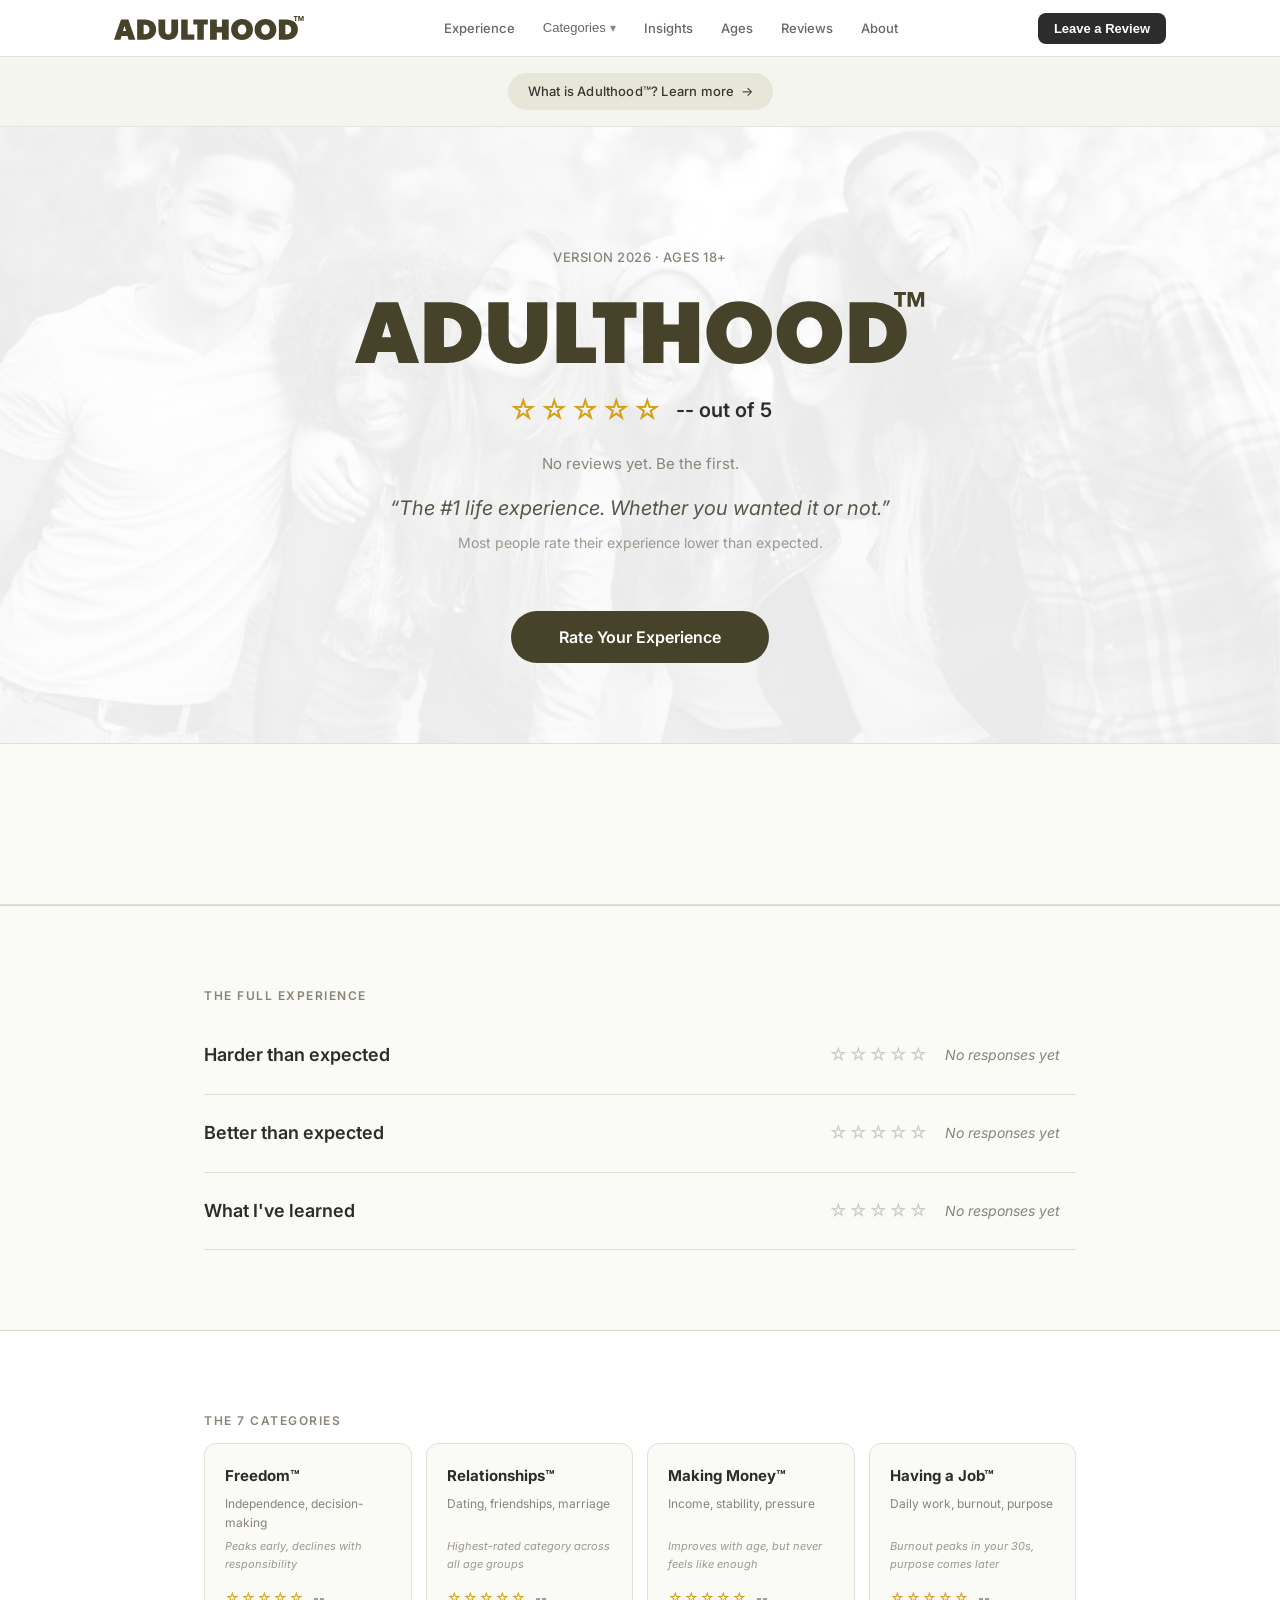
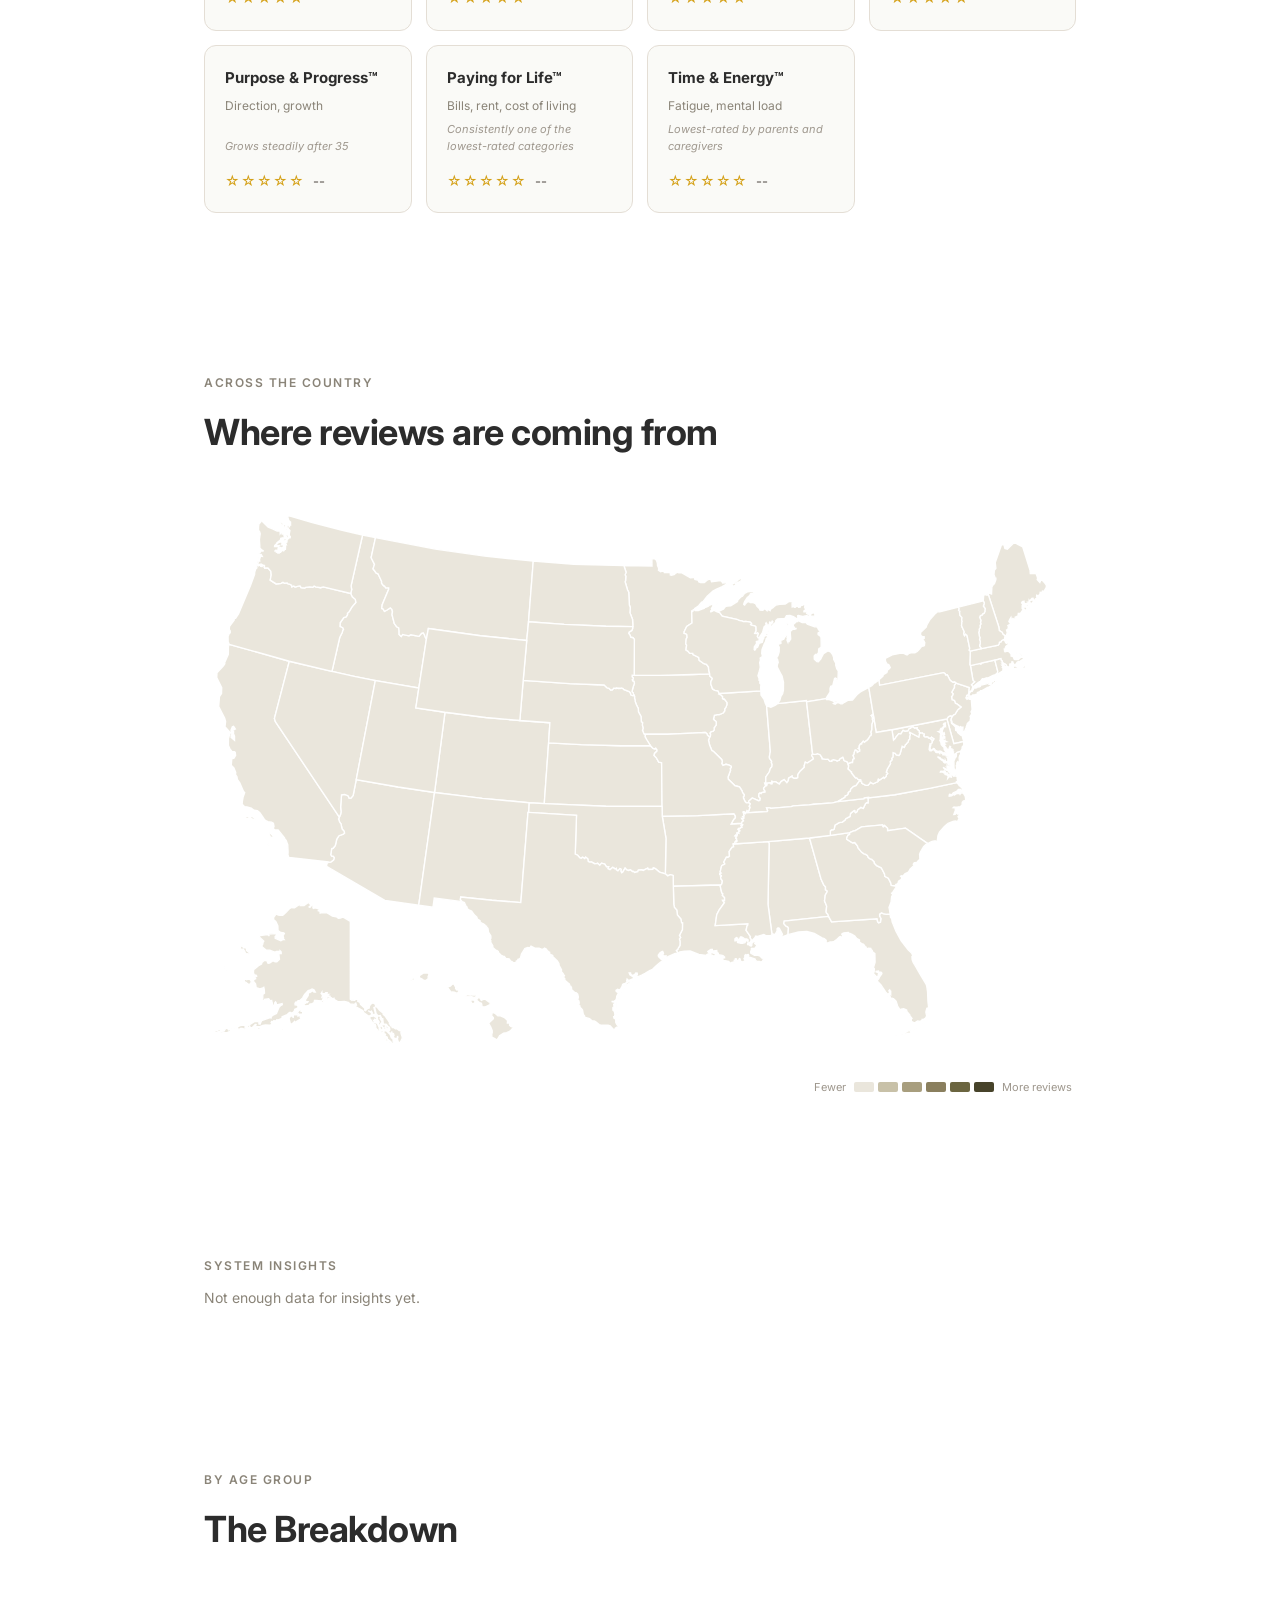
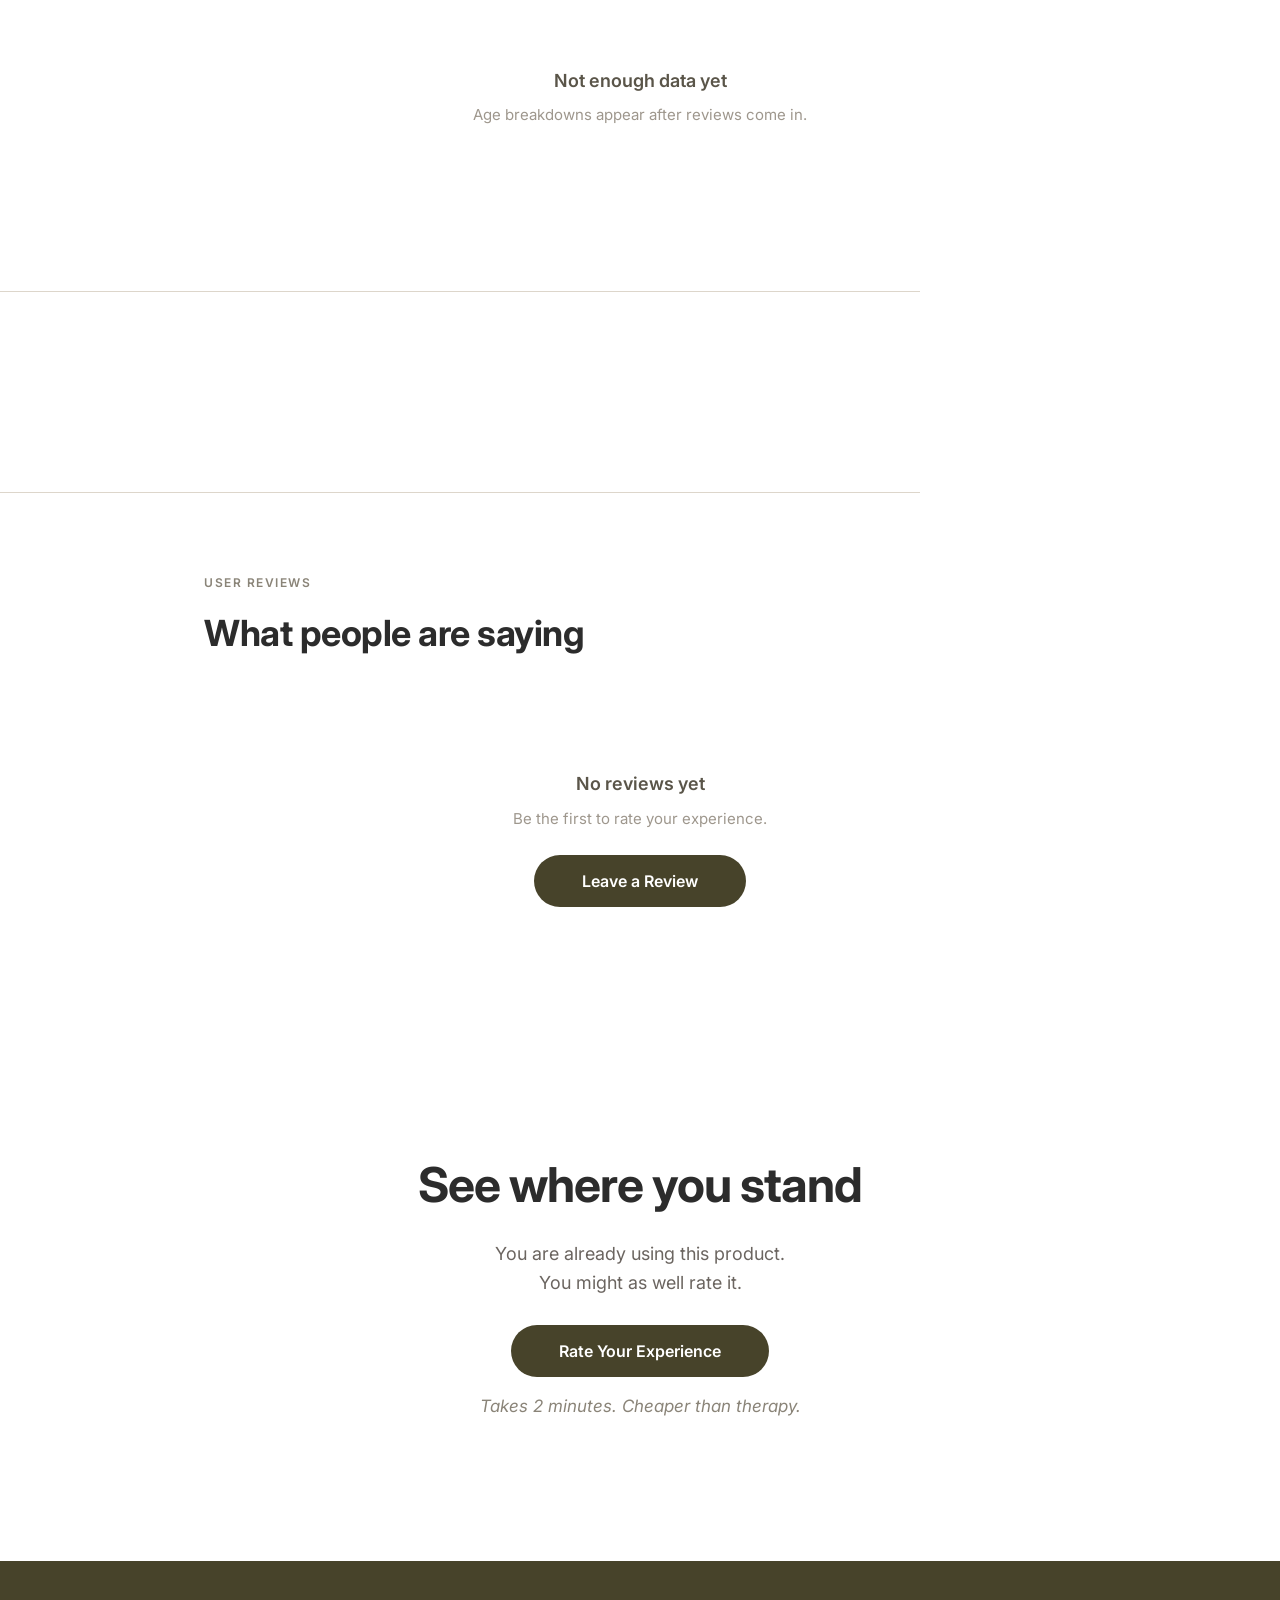
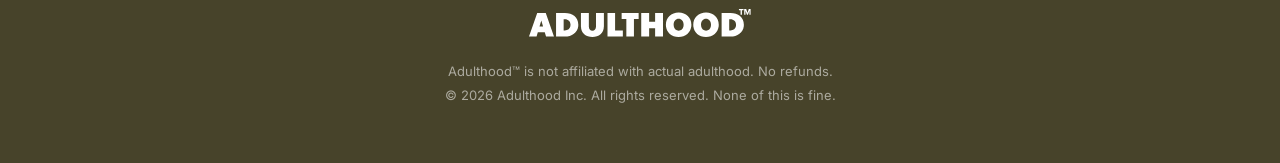
==== commit 62b00029: "feat: category pages, insights, comparison, product descriptions, nav dropdown - Add product images " ====
--- a/index.html
+++ b/index.html
@@ -17,10 +17,15 @@
       <a class="global-nav-logo" href="#" onclick="goHome();return false;">
         <img src="logo.svg" alt="Adulthood™" class="global-nav-logo-img">
       </a>
-      <div class="global-nav-links">
+      <div class="global-nav-links" id="nav-links">
         <a href="#section-experience" class="global-nav-link" data-section>Experience</a>
-        <a href="#section-categories" class="global-nav-link" data-section>Categories</a>
-        <a href="#section-map" class="global-nav-link" data-section>Map</a>
+        <div class="nav-cat-dropdown">
+          <button class="global-nav-link nav-cat-dropdown-btn" onclick="toggleCatDropdown()">
+            Categories <span class="nav-cat-chevron">&#x25BE;</span>
+          </button>
+          <div class="nav-cat-dropdown-menu hidden" id="nav-cat-menu"></div>
+        </div>
+        <a href="#section-insights" class="global-nav-link" data-section>Insights</a>
         <a href="#section-ages" class="global-nav-link" data-section>Ages</a>
         <a href="#section-reviews" class="global-nav-link" data-section>Reviews</a>
         <a href="#/about" class="global-nav-link" onclick="showAbout();return false;">About</a>
@@ -33,7 +38,7 @@
     <div class="global-nav-mobile hidden" id="nav-mobile">
       <a href="#section-experience" class="global-nav-link" data-section onclick="closeMobileNav()">Experience</a>
       <a href="#section-categories" class="global-nav-link" data-section onclick="closeMobileNav()">Categories</a>
-      <a href="#section-map" class="global-nav-link" data-section onclick="closeMobileNav()">Map</a>
+      <a href="#section-insights" class="global-nav-link" data-section onclick="closeMobileNav()">Insights</a>
       <a href="#section-ages" class="global-nav-link" data-section onclick="closeMobileNav()">Ages</a>
       <a href="#section-reviews" class="global-nav-link" data-section onclick="closeMobileNav()">Reviews</a>
       <a href="#/about" class="global-nav-link" onclick="showAbout();closeMobileNav();return false;">About</a>
@@ -62,8 +67,16 @@
     </div>
     <div class="hero-rating-count" id="hero-rating-count"></div>
     <p class="hero-tagline">&ldquo;The #1 life experience. Whether you wanted it or not.&rdquo;</p>
-    <button class="cta-button hero-button" onclick="startReview()">Leave a Review</button>
+    <p class="hero-subtext">Most people rate their experience lower than expected.</p>
+    <button class="cta-button hero-button" onclick="startReview()">Rate Your Experience</button>
   </header>
+
+  <!-- Personal Comparison -->
+  <section class="comparison" id="section-comparison">
+    <div class="container">
+      <div class="comparison-content" id="comparison-content"></div>
+    </div>
+  </section>
 
   <!-- Category Breakdown -->
   <section class="categories" id="section-experience">
@@ -162,6 +175,14 @@
     </div>
   </section>
 
+  <!-- Insights -->
+  <section id="section-insights">
+    <div class="container">
+      <div class="section-label">System Insights</div>
+      <div class="insights-list" id="insights-list"></div>
+    </div>
+  </section>
+
   <!-- Age Breakdown -->
   <section id="section-ages">
     <div class="container">
@@ -173,6 +194,15 @@
 
   <hr class="divider container">
 
+  <!-- Featured Reviews -->
+  <section id="section-featured">
+    <div class="container">
+      <div class="featured-reviews" id="featured-reviews"></div>
+    </div>
+  </section>
+
+  <hr class="divider container">
+
   <!-- Reviews -->
   <section id="section-reviews">
     <div class="container">
@@ -184,18 +214,11 @@
 
   <!-- CTA -->
   <section class="cta">
-    <h2>Rate Your Experience</h2>
-    <p class="cta-sub">&ldquo;Takes 2 minutes. Cheaper than therapy.&rdquo;</p>
-    <button class="cta-button" onclick="startReview()">Leave a Review</button>
-  </section>
-
-  <!-- Footer -->
-  <footer>
-    <p class="footer-text">
-      Adulthood&trade; is not affiliated with actual adulthood. No refunds.<br>
-      &copy; 2026 Adulthood Inc. All rights reserved. None of this is fine.
-    </p>
-  </footer>
+    <h2>See where you stand</h2>
+    <p class="cta-desc">You are already using this product.<br>You might as well rate it.</p>
+    <button class="cta-button" onclick="startReview()">Rate Your Experience</button>
+    <p class="cta-sub">Takes 2 minutes. Cheaper than therapy.</p>
+  </section>
 
   </div><!-- /homepage -->
 
@@ -441,6 +464,17 @@
   </div>
 </div>
 
+<!-- Footer (global) -->
+<footer>
+  <div class="footer-inner">
+    <img src="logo.svg" alt="Adulthood™" class="footer-logo">
+    <p class="footer-text">
+      Adulthood&trade; is not affiliated with actual adulthood. No refunds.<br>
+      &copy; 2026 Adulthood Inc. All rights reserved. None of this is fine.
+    </p>
+  </div>
+</footer>
+
 <script src="app.js"></script>
 
 </body>
--- a/styles.css
+++ b/styles.css
@@ -124,6 +124,59 @@
   .global-nav-mobile .global-nav-link {
     padding: 10px 12px;
     font-size: 15px;
+  }
+
+  /* Category nav dropdown */
+  .nav-cat-dropdown {
+    position: relative;
+  }
+
+  .nav-cat-dropdown-btn {
+    display: flex;
+    align-items: center;
+    gap: 4px;
+    background: none;
+    border: none;
+    cursor: pointer;
+  }
+
+  .nav-cat-chevron {
+    font-size: 12px;
+    color: #8a8478;
+  }
+
+  .nav-cat-dropdown-menu {
+    position: absolute;
+    top: calc(100% + 6px);
+    left: 50%;
+    transform: translateX(-50%);
+    background: #fff;
+    border: 1px solid #e4ded5;
+    border-radius: 10px;
+    box-shadow: 0 8px 24px rgba(0,0,0,0.1);
+    padding: 6px;
+    min-width: 220px;
+    z-index: 200;
+  }
+
+  .nav-cat-option {
+    display: block;
+    font-size: 14px;
+    font-weight: 500;
+    color: #2c2c2c;
+    text-decoration: none;
+    padding: 10px 14px;
+    border-radius: 6px;
+    transition: background 0.1s;
+  }
+
+  .nav-cat-option:hover {
+    background: #f0ede6;
+  }
+
+  .nav-cat-option.active {
+    background: #2c2c2c;
+    color: #fff;
   }
 
   @media (max-width: 768px) {
@@ -147,6 +200,24 @@
   .hero {
     text-align: center;
     padding: 120px 24px 80px;
+    position: relative;
+    overflow: hidden;
+  }
+
+  .hero::before {
+    content: '';
+    position: absolute;
+    inset: 0;
+    background: url('images/hero-bg.png') center center / cover no-repeat;
+    opacity: 0.08;
+    filter: grayscale(100%);
+    pointer-events: none;
+    z-index: 0;
+  }
+
+  .hero > * {
+    position: relative;
+    z-index: 1;
   }
 
   .hero-version {
@@ -229,6 +300,196 @@
     border: none;
     border-top: 1px solid #ddd6cb;
     margin: 0;
+  }
+
+  /* ---- Hero additions ---- */
+  .hero-subtext {
+    font-size: 14px;
+    color: #9e978d;
+    margin-top: 8px;
+    margin-bottom: 24px;
+  }
+
+  /* ---- Personal Comparison ---- */
+  .comparison {
+    background: #fafaf7;
+    border-top: 1px solid #e4ded5;
+    border-bottom: 1px solid #e4ded5;
+  }
+
+  .comp-header {
+    font-size: 22px;
+    font-weight: 700;
+    color: #2c2c2c;
+    margin-bottom: 28px;
+  }
+
+  .comp-grid {
+    display: grid;
+    grid-template-columns: 1fr 1fr 1fr;
+    gap: 32px;
+    align-items: start;
+  }
+
+  .comp-system-label, .comp-personal-label {
+    font-size: 11px;
+    font-weight: 600;
+    text-transform: uppercase;
+    letter-spacing: 1px;
+    color: #9e978d;
+    margin-bottom: 8px;
+  }
+
+  .comp-system-score, .comp-personal-score {
+    font-size: 18px;
+    color: #d4a017;
+    letter-spacing: 1px;
+  }
+
+  .comp-ages {
+    display: flex;
+    flex-direction: column;
+    gap: 8px;
+  }
+
+  .comp-age {
+    display: flex;
+    align-items: center;
+    gap: 10px;
+  }
+
+  .comp-age-range {
+    font-size: 13px;
+    font-weight: 500;
+    color: #6b6560;
+    min-width: 80px;
+  }
+
+  .comp-age-stars {
+    font-size: 14px;
+    color: #d4a017;
+    letter-spacing: 1px;
+  }
+
+  .comp-age-val {
+    font-size: 13px;
+    color: #8a8478;
+  }
+
+  .comp-personal-prompt {
+    font-size: 15px;
+    color: #6b6560;
+    margin-bottom: 12px;
+  }
+
+  .comp-personal-diff {
+    font-size: 13px;
+    color: #8a8478;
+    margin-top: 6px;
+  }
+
+  .comp-cta {
+    font-size: 14px;
+    font-weight: 600;
+    color: #47432A;
+    background: none;
+    border: 2px solid #47432A;
+    padding: 10px 24px;
+    border-radius: 100px;
+    cursor: pointer;
+    transition: background 0.15s, color 0.15s;
+  }
+
+  .comp-cta:hover {
+    background: #47432A;
+    color: #fff;
+  }
+
+  @media (max-width: 768px) {
+    .comp-grid {
+      grid-template-columns: 1fr;
+      gap: 24px;
+    }
+  }
+
+  /* ---- Insights ---- */
+  .insights-list {
+    display: flex;
+    flex-direction: column;
+    gap: 16px;
+  }
+
+  .insight-item {
+    display: flex;
+    align-items: baseline;
+    gap: 12px;
+    padding: 16px 20px;
+    background: #fafaf7;
+    border: 1px solid #e4ded5;
+    border-radius: 10px;
+  }
+
+  .insight-icon {
+    font-size: 16px;
+    color: #d4a017;
+    flex-shrink: 0;
+    font-weight: 700;
+  }
+
+  .insight-text {
+    font-size: 16px;
+    color: #2c2c2c;
+    line-height: 1.5;
+  }
+
+  /* ---- Featured Reviews ---- */
+  .featured-reviews {
+    display: flex;
+    flex-direction: column;
+    gap: 48px;
+    padding: 20px 0;
+  }
+
+  .featured-quote {
+    text-align: center;
+    max-width: 640px;
+    margin: 0 auto;
+  }
+
+  .featured-quote-text {
+    font-size: clamp(22px, 4vw, 32px);
+    font-weight: 600;
+    color: #2c2c2c;
+    line-height: 1.4;
+    letter-spacing: -0.5px;
+  }
+
+  .featured-quote-attr {
+    font-size: 14px;
+    color: #8a8478;
+    margin-top: 12px;
+  }
+
+  /* ---- CTA updates ---- */
+  .cta-desc {
+    font-size: 18px;
+    color: #6b6560;
+    margin-bottom: 28px;
+    line-height: 1.6;
+  }
+
+  .cta-sub {
+    font-size: 13px;
+    color: #9e978d;
+    margin-top: 16px;
+    font-style: italic;
+  }
+
+  /* ---- Category link insight ---- */
+  .cat-link-insight {
+    font-size: 11px;
+    color: #9e978d;
+    font-style: italic;
   }
 
   /* ---- Categories ---- */
@@ -494,6 +755,28 @@
     line-height: 1.55;
   }
 
+  .reviews-toggle-wrap {
+    text-align: center;
+    padding-top: 8px;
+  }
+
+  .reviews-toggle {
+    font-size: 14px;
+    font-weight: 600;
+    color: #47432A;
+    background: none;
+    border: 2px solid #47432A;
+    padding: 10px 28px;
+    border-radius: 100px;
+    cursor: pointer;
+    transition: background 0.15s, color 0.15s;
+  }
+
+  .reviews-toggle:hover {
+    background: #47432A;
+    color: #fff;
+  }
+
   /* ---- Age Breakdown ---- */
   .age-grid {
     display: grid;
@@ -594,14 +877,26 @@
 
   /* ---- Footer ---- */
   footer {
+    background: #47432A;
     text-align: center;
-    padding: 40px 24px 60px;
-    border-top: 1px solid #ddd6cb;
+    padding: 48px 24px 56px;
+  }
+
+  .footer-inner {
+    max-width: 920px;
+    margin: 0 auto;
+  }
+
+  .footer-logo {
+    height: 28px;
+    width: auto;
+    filter: brightness(0) invert(1);
+    margin-bottom: 16px;
   }
 
   .footer-text {
     font-size: 13px;
-    color: #9e978d;
+    color: rgba(255,255,255,0.55);
     line-height: 1.8;
   }
 
@@ -1417,23 +1712,39 @@
   }
 
   /* ---- Category Detail Page ---- */
+  .cp-back-row {
+    max-width: 1100px;
+    margin: 0 auto;
+    padding: 24px 24px 0;
+  }
+
+  .cp-back-row .about-back {
+    margin-bottom: 8px;
+  }
+
   .cp-layout {
     display: grid;
-    grid-template-columns: 300px 1fr;
+    grid-template-columns: 300px 500px;
     gap: 60px;
     max-width: 1100px;
     margin: 0 auto;
-    padding: 40px 24px 80px;
+    padding: 16px 24px 80px;
   }
 
   .cp-left {
     position: relative;
+    align-self: stretch;
   }
 
   .cp-sticky {
+    position: -webkit-sticky;
     position: sticky;
-    top: 40px;
-    padding-top: 24px;
+    top: 72px;
+  }
+
+  .cp-image {
+    width: 100%;
+    border-radius: 12px;
   }
 
   .cp-image-placeholder {
@@ -1457,6 +1768,13 @@
     line-height: 1.3;
   }
 
+  .cp-rating-row {
+    display: grid;
+    grid-template-columns: auto 1fr;
+    gap: 40px;
+    align-items: start;
+  }
+
   .cp-rating-big {
     font-size: 64px;
     font-weight: 800;
@@ -1565,6 +1883,99 @@
     margin-bottom: 16px;
   }
 
+  .cp-product-desc-toggle {
+    display: flex;
+    justify-content: space-between;
+    align-items: center;
+    width: 100%;
+    background: none;
+    border: none;
+    cursor: pointer;
+    padding: 0;
+  }
+
+  .cp-product-desc-title {
+    font-size: 16px;
+    font-weight: 700;
+    color: #2c2c2c;
+  }
+
+  .cp-product-desc-chevron {
+    display: inline-block;
+    width: 12px;
+    height: 12px;
+    border-right: 2px solid #8a8478;
+    border-bottom: 2px solid #8a8478;
+    transform: rotate(45deg);
+    transition: transform 0.25s;
+    flex-shrink: 0;
+  }
+
+  .cp-product-desc.open .cp-product-desc-chevron {
+    transform: rotate(-135deg);
+  }
+
+  .cp-product-desc-body {
+    max-height: 0;
+    overflow: hidden;
+    transition: max-height 0.35s ease;
+  }
+
+  .cp-product-desc.open .cp-product-desc-body {
+    max-height: 600px;
+  }
+
+  .cp-product-desc-body p {
+    font-size: 16px;
+    color: #4a4540;
+    line-height: 1.7;
+    padding-top: 16px;
+  }
+
+  .cp-effects {
+    display: flex;
+    flex-wrap: wrap;
+    gap: 8px;
+  }
+
+  .cp-effect {
+    font-size: 14px;
+    font-weight: 500;
+    color: #2c2c2c;
+    padding: 8px 18px;
+    border: 1px solid #ddd6cb;
+    border-radius: 100px;
+  }
+
+  .cp-details {
+    display: flex;
+    flex-direction: column;
+  }
+
+  .cp-detail-row {
+    display: flex;
+    justify-content: space-between;
+    align-items: baseline;
+    padding: 14px 0;
+    border-bottom: 1px solid #f0ede6;
+  }
+
+  .cp-detail-row:last-child {
+    border-bottom: none;
+  }
+
+  .cp-detail-label {
+    font-size: 15px;
+    font-weight: 500;
+    color: #2c2c2c;
+  }
+
+  .cp-detail-value {
+    font-size: 15px;
+    color: #6b6560;
+    text-align: right;
+  }
+
   .cp-age-grid {
     display: flex;
     flex-direction: column;
@@ -1610,7 +2021,7 @@
 
   .cp-reviews-list {
     display: grid;
-    grid-template-columns: 1fr 1fr;
+    grid-template-columns: 1fr;
     gap: 16px;
   }
 
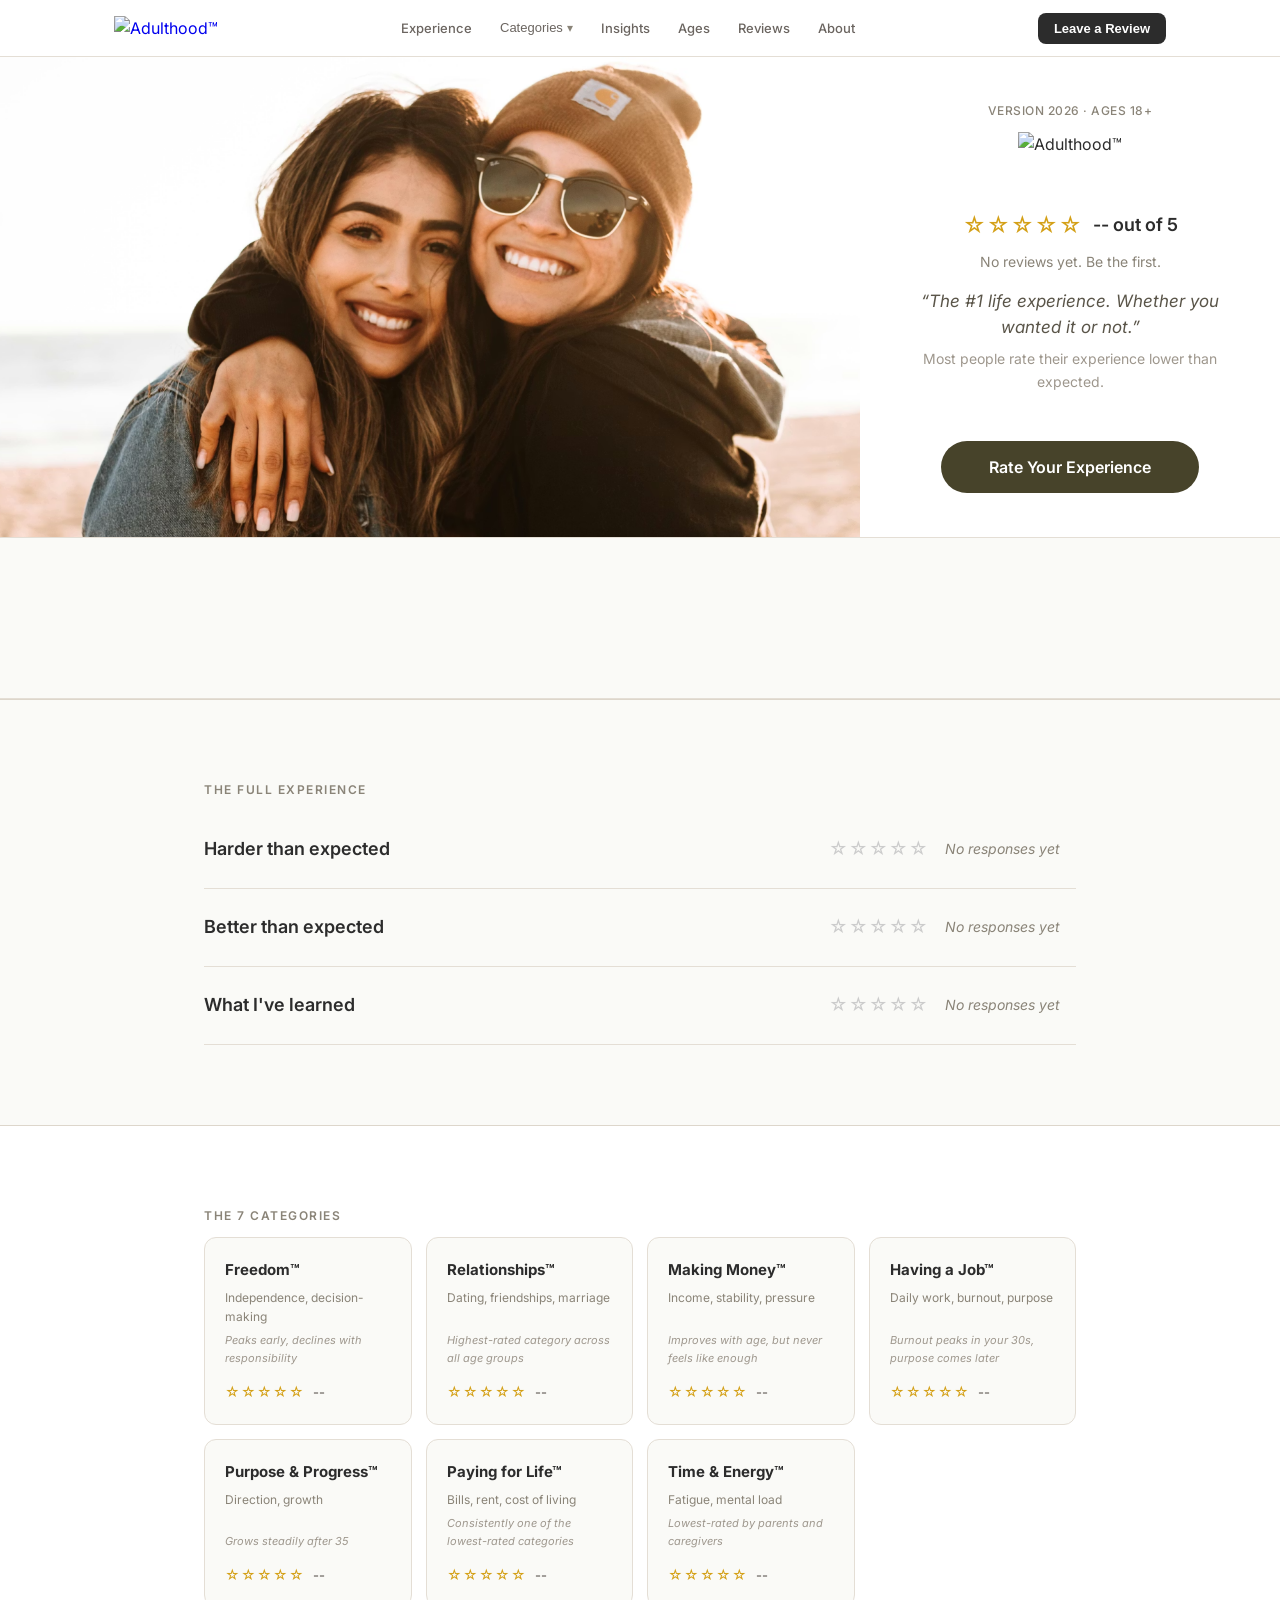
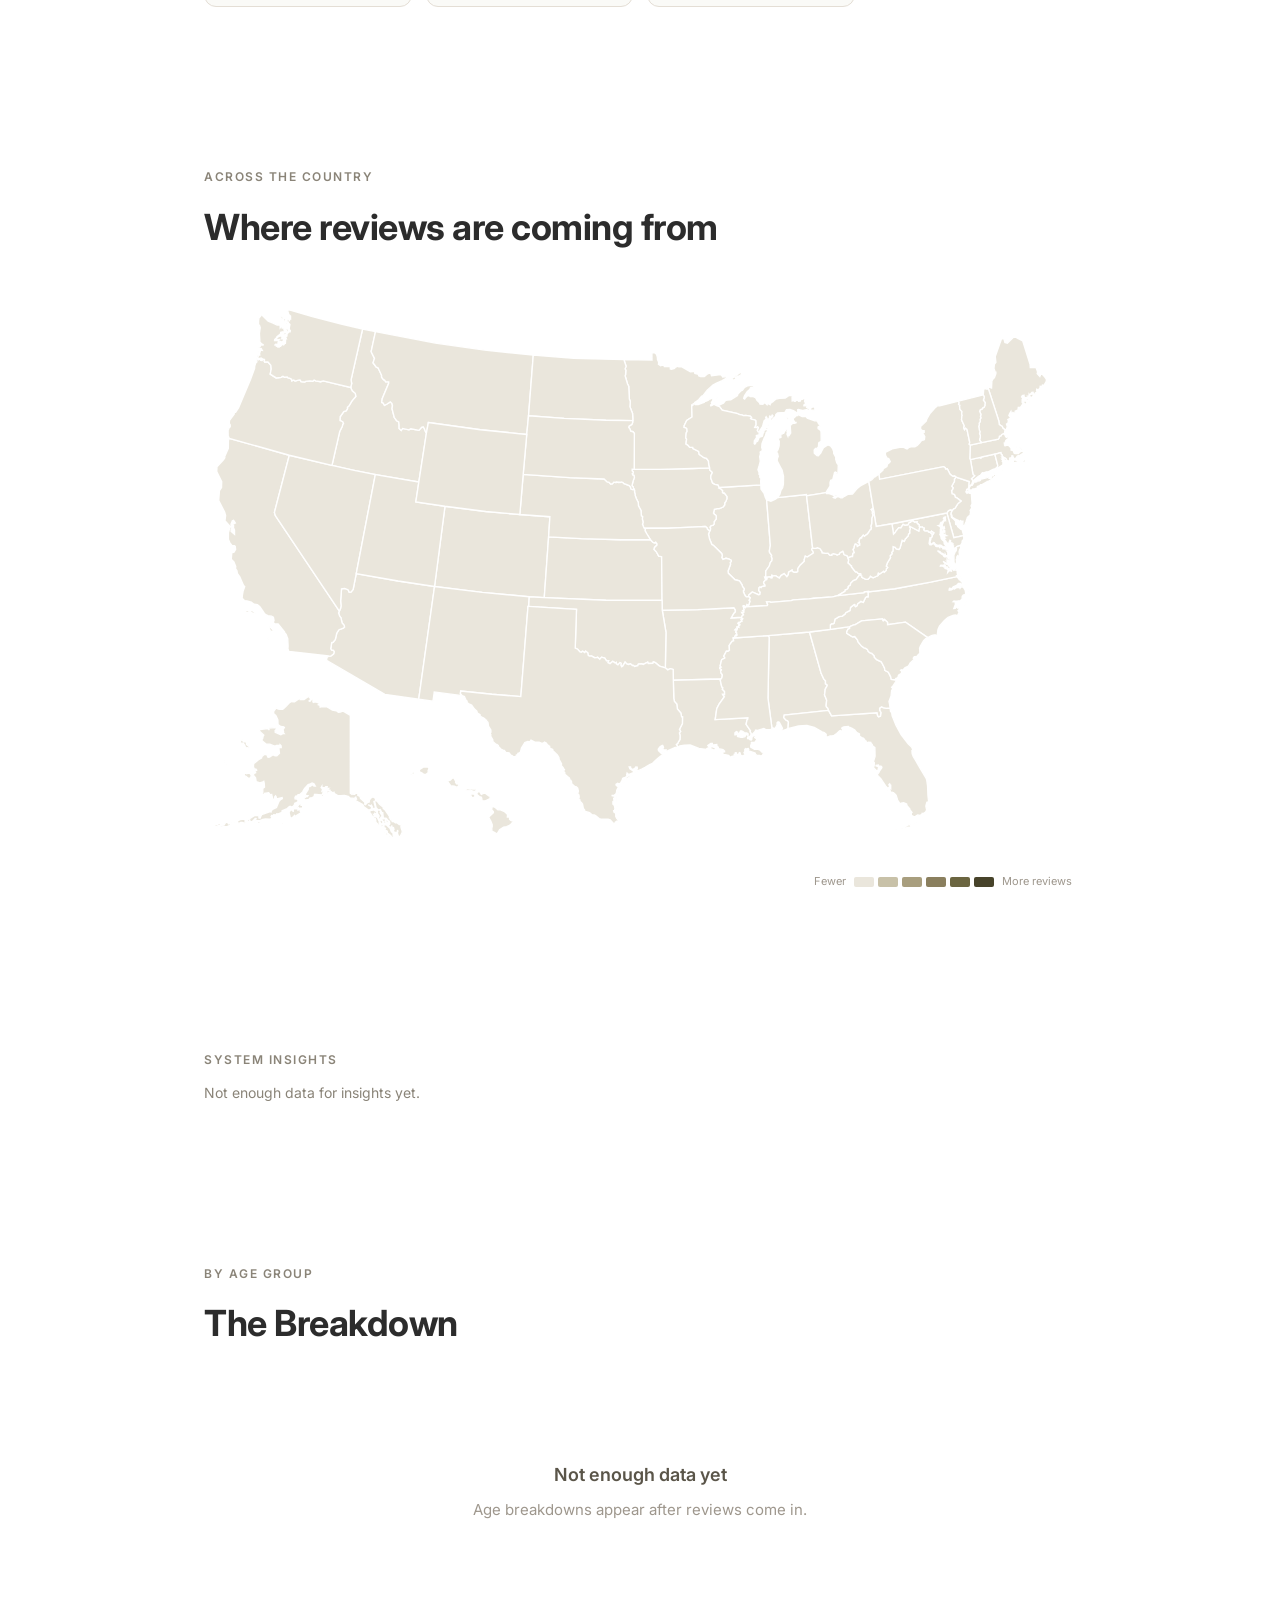
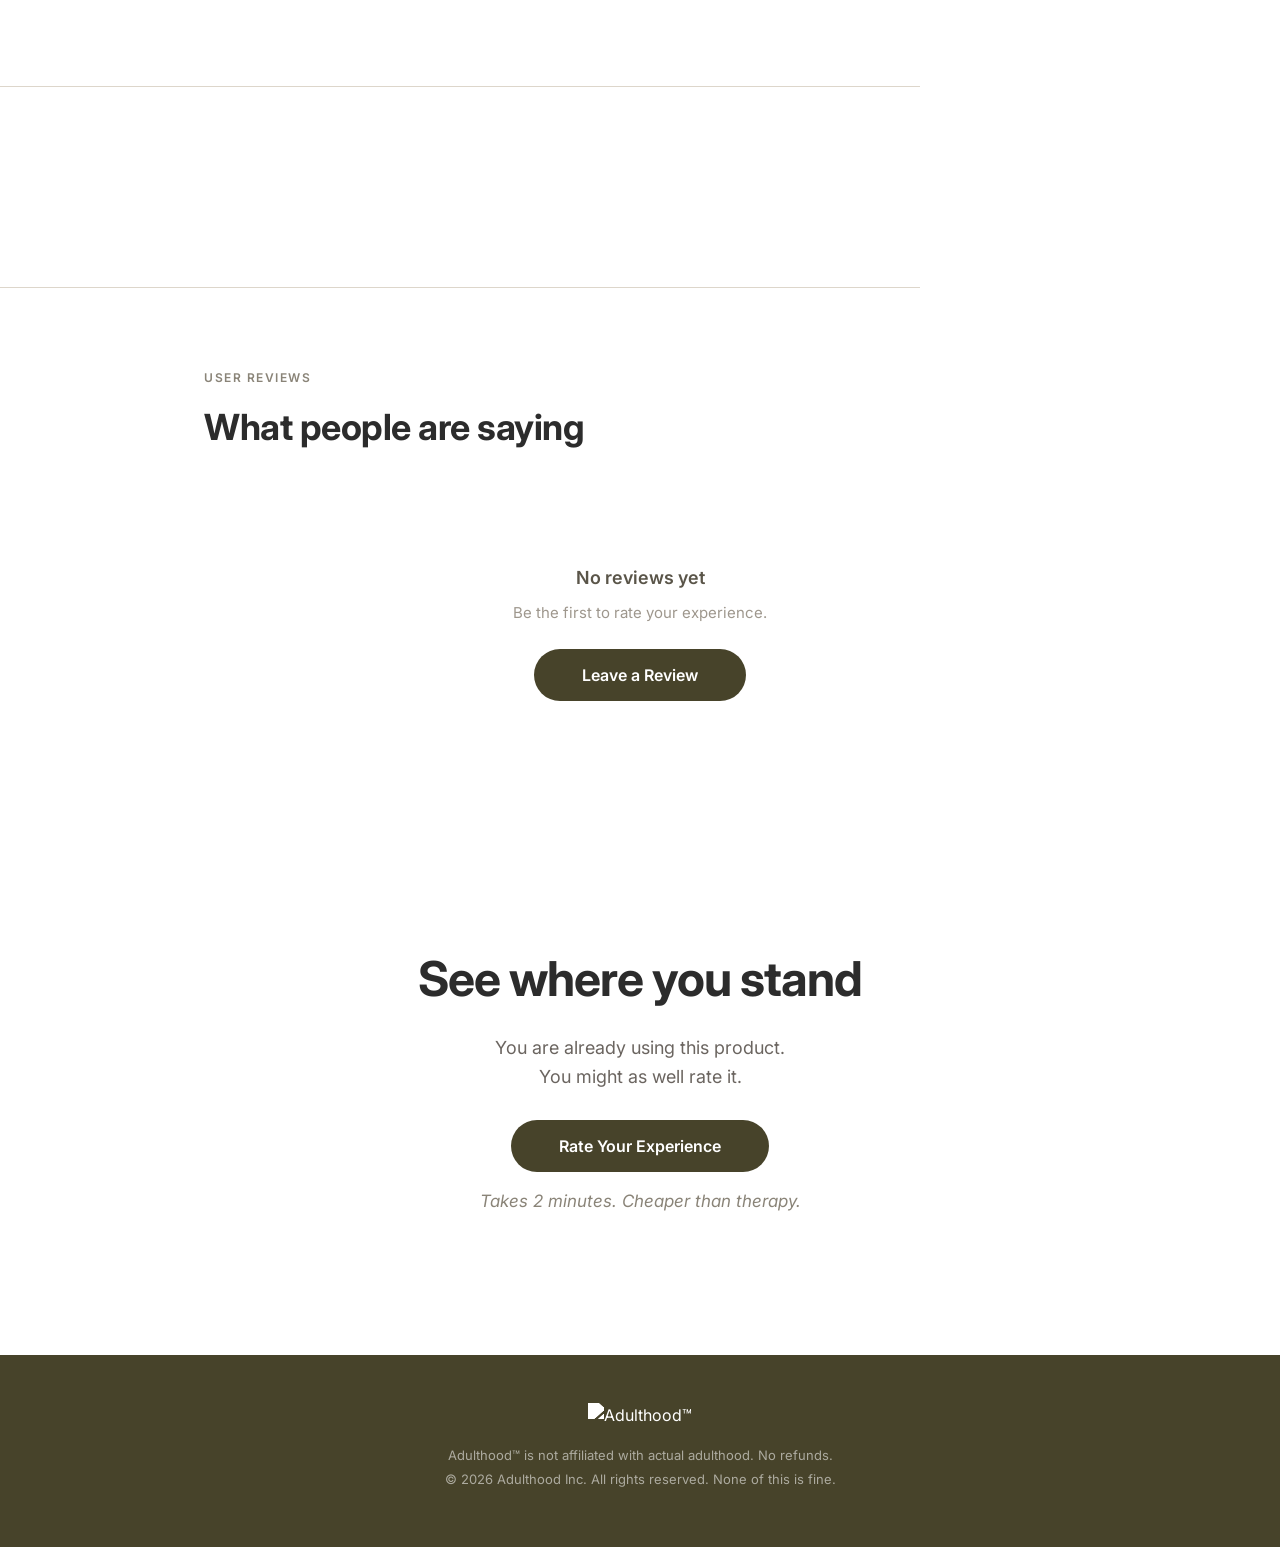
==== commit 61e808f8: "feat: hero redesign, random hero images, nav dropdown, logo updates - Redesign hero as two-column la" ====
--- a/index.html
+++ b/index.html
@@ -15,7 +15,7 @@
   <nav class="global-nav" id="global-nav">
     <div class="global-nav-inner">
       <a class="global-nav-logo" href="#" onclick="goHome();return false;">
-        <img src="logo.svg" alt="Adulthood™" class="global-nav-logo-img">
+        <img src="logo2.svg" alt="Adulthood™" class="global-nav-logo-img">
       </a>
       <div class="global-nav-links" id="nav-links">
         <a href="#section-experience" class="global-nav-link" data-section>Experience</a>
@@ -46,29 +46,24 @@
     </div>
   </nav>
 
-  <!-- Banner -->
-  <div class="banner" id="banner" onclick="showAbout()">
-    <div class="banner-inner">
-      <span class="banner-text">What is Adulthood™? Learn more</span>
-      <span class="banner-arrow">&rarr;</span>
-    </div>
-  </div>
-
   <!-- ===================== HOMEPAGE ===================== -->
   <div id="homepage">
 
   <!-- Hero -->
   <header class="hero">
-    <div class="hero-version">Version 2026 &middot; Ages 18+</div>
-    <img src="logo.svg" alt="Adulthood™" class="hero-logo">
-    <div class="hero-rating" id="hero-rating">
-      <span class="hero-stars" id="hero-stars"></span>
-      <span class="hero-rating-text" id="hero-rating-text"></span>
-    </div>
-    <div class="hero-rating-count" id="hero-rating-count"></div>
-    <p class="hero-tagline">&ldquo;The #1 life experience. Whether you wanted it or not.&rdquo;</p>
-    <p class="hero-subtext">Most people rate their experience lower than expected.</p>
-    <button class="cta-button hero-button" onclick="startReview()">Rate Your Experience</button>
+    <div class="hero-bg"></div>
+    <div class="hero-content">
+      <div class="hero-version">Version 2026 &middot; Ages 18+</div>
+      <img src="logo2.svg" alt="Adulthood™" class="hero-logo">
+      <div class="hero-rating" id="hero-rating">
+        <span class="hero-stars" id="hero-stars"></span>
+        <span class="hero-rating-text" id="hero-rating-text"></span>
+      </div>
+      <div class="hero-rating-count" id="hero-rating-count"></div>
+      <p class="hero-tagline">&ldquo;The #1 life experience. Whether you wanted it or not.&rdquo;</p>
+      <p class="hero-subtext">Most people rate their experience lower than expected.</p>
+      <button class="cta-button hero-button" onclick="startReview()">Rate Your Experience</button>
+    </div>
   </header>
 
   <!-- Personal Comparison -->
@@ -348,7 +343,7 @@
   <div id="about-page" class="hidden">
     <button class="about-back" onclick="goHome()">&larr; Back</button>
 
-    <img src="logo.svg" alt="Adulthood™" class="about-logo">
+    <img src="logo2.svg" alt="Adulthood™" class="about-logo">
 
     <h1 class="about-headline">A product everyone is using.<br>Nobody was trained for.</h1>
 
@@ -467,7 +462,7 @@
 <!-- Footer (global) -->
 <footer>
   <div class="footer-inner">
-    <img src="logo.svg" alt="Adulthood™" class="footer-logo">
+    <img src="logo2.svg" alt="Adulthood™" class="footer-logo">
     <p class="footer-text">
       Adulthood&trade; is not affiliated with actual adulthood. No refunds.<br>
       &copy; 2026 Adulthood Inc. All rights reserved. None of this is fine.
--- a/styles.css
+++ b/styles.css
@@ -198,81 +198,107 @@
 
   /* ---- Hero ---- */
   .hero {
+    display: grid;
+    grid-template-columns: 1fr 420px;
+    min-height: 480px;
+  }
+
+  .hero::before {
+    display: none;
+  }
+
+  .hero-bg {
+    background-position: center center;
+    background-size: cover;
+    background-repeat: no-repeat;
+    min-height: 480px;
+  }
+
+  .hero-content {
+    background: rgba(255,255,255,0.95);
+    padding: 40px 36px;
+    display: flex;
+    flex-direction: column;
+    justify-content: center;
+    align-items: center;
     text-align: center;
-    padding: 120px 24px 80px;
-    position: relative;
     overflow: hidden;
   }
 
-  .hero::before {
-    content: '';
-    position: absolute;
-    inset: 0;
-    background: url('images/hero-bg.png') center center / cover no-repeat;
-    opacity: 0.08;
-    filter: grayscale(100%);
-    pointer-events: none;
-    z-index: 0;
-  }
-
-  .hero > * {
-    position: relative;
-    z-index: 1;
-  }
-
   .hero-version {
-    font-size: 13px;
+    font-size: 12px;
     font-weight: 500;
     color: #8a8478;
     letter-spacing: 0.5px;
     text-transform: uppercase;
-    margin-bottom: 24px;
+    margin-bottom: 12px;
   }
 
   .hero-logo {
     display: block;
-    margin: 0 auto 24px;
-    height: 72px;
+    margin: 0 auto 20px;
+    height: 56px;
     width: auto;
-    max-width: 90%;
+    max-width: 100%;
   }
 
   .hero-rating {
     display: flex;
     align-items: center;
-    justify-content: center;
-    gap: 12px;
-    margin-bottom: 20px;
+    gap: 10px;
+    margin-bottom: 8px;
   }
 
   .hero-stars {
-    font-size: 28px;
+    font-size: 22px;
     color: #d4a017;
-    letter-spacing: 2px;
+    letter-spacing: 1px;
   }
 
   .hero-rating-text {
-    font-size: 20px;
+    font-size: 18px;
     font-weight: 600;
     color: #2c2c2c;
   }
 
   .hero-rating-count {
-    font-size: 15px;
+    font-size: 14px;
     color: #8a8478;
     font-weight: 400;
+    margin-bottom: 16px;
   }
 
   .hero-button {
-    margin-top: 32px;
+    margin-top: 24px;
+    align-self: center;
   }
 
   .hero-tagline {
-    font-size: 20px;
+    font-size: 17px;
     color: #5a5549;
     font-weight: 400;
     font-style: italic;
-    margin-top: 16px;
+    line-height: 1.5;
+  }
+
+  .hero-subtext {
+    font-size: 14px;
+    color: #9e978d;
+    margin-top: 8px;
+    margin-bottom: 0;
+  }
+
+  @media (max-width: 768px) {
+    .hero {
+      grid-template-columns: 1fr;
+      min-height: auto;
+    }
+    .hero-bg {
+      min-height: 280px;
+    }
+    .hero-content {
+      padding: 32px 24px;
+    }
   }
 
   /* ---- Section shared ---- */
@@ -2096,8 +2122,8 @@
 
   .cp-related-cat {
     display: flex;
-    justify-content: space-between;
-    align-items: center;
+    align-items: center;
+    gap: 8px;
     padding: 14px 0;
     border-bottom: 1px solid #f0ede6;
     text-decoration: none;
@@ -2113,10 +2139,24 @@
     background: rgba(0,0,0,0.015);
   }
 
+  .cp-related-img {
+    width: 48px;
+    height: 48px;
+    border-radius: 2px;
+    object-fit: cover;
+    flex-shrink: 0;
+  }
+
+  .cp-related-img-placeholder {
+    background: #f0ede6;
+  }
+
   .cp-related-name {
     font-size: 15px;
     font-weight: 600;
     color: #2c2c2c;
+    margin-left: 0;
+    flex: 1;
   }
 
   .cp-related-stars {
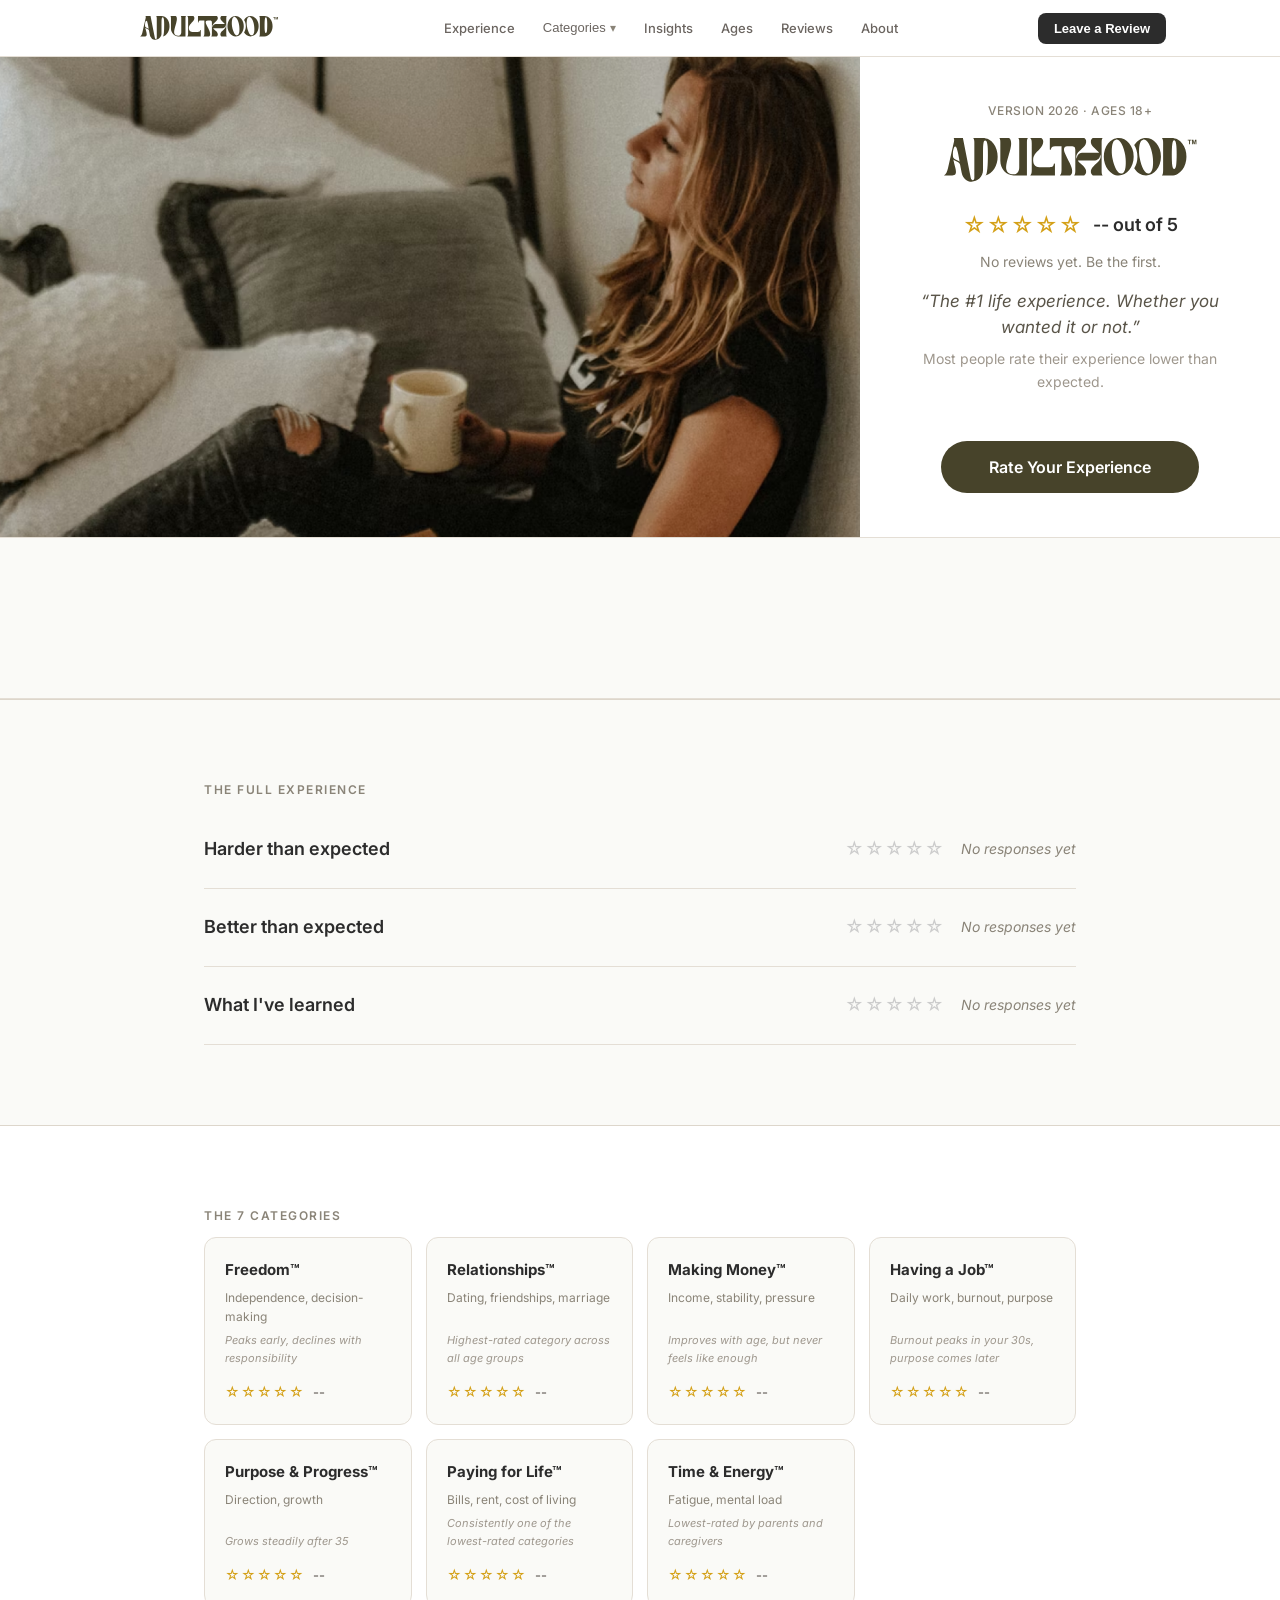
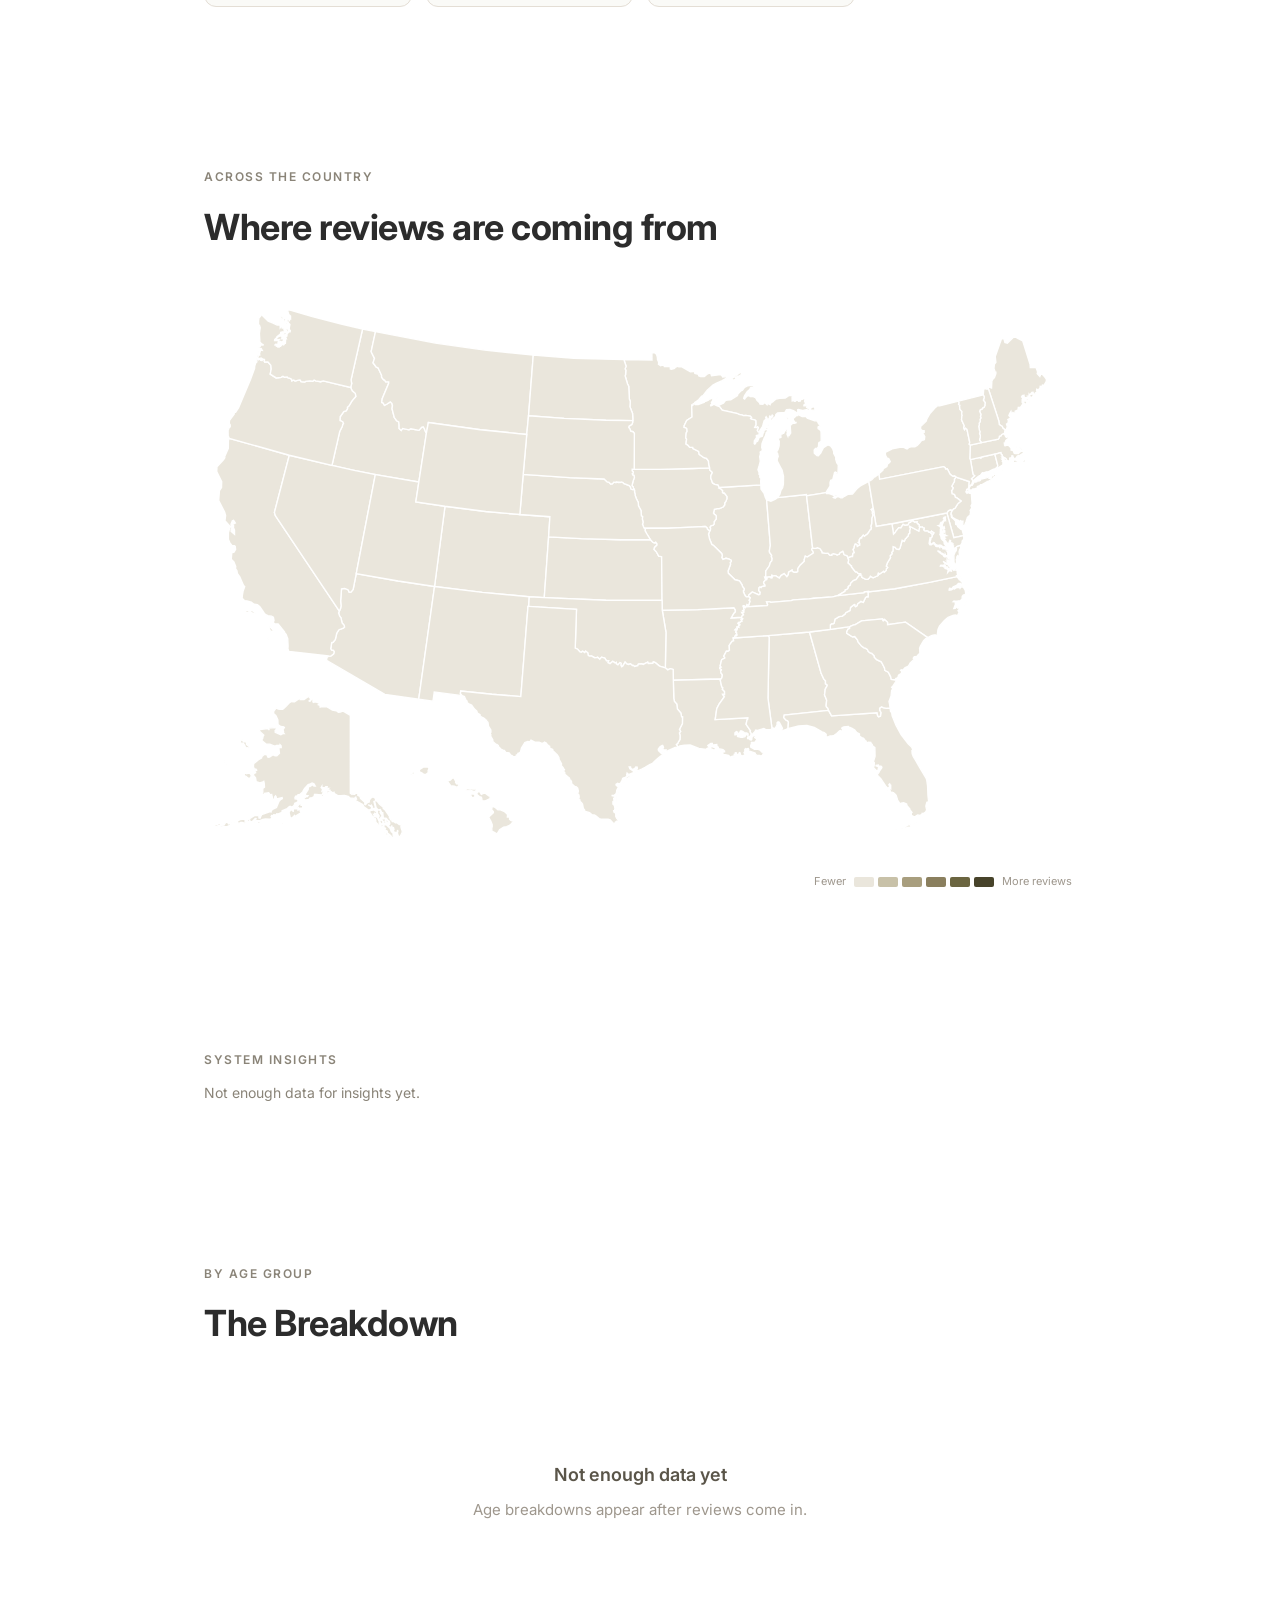
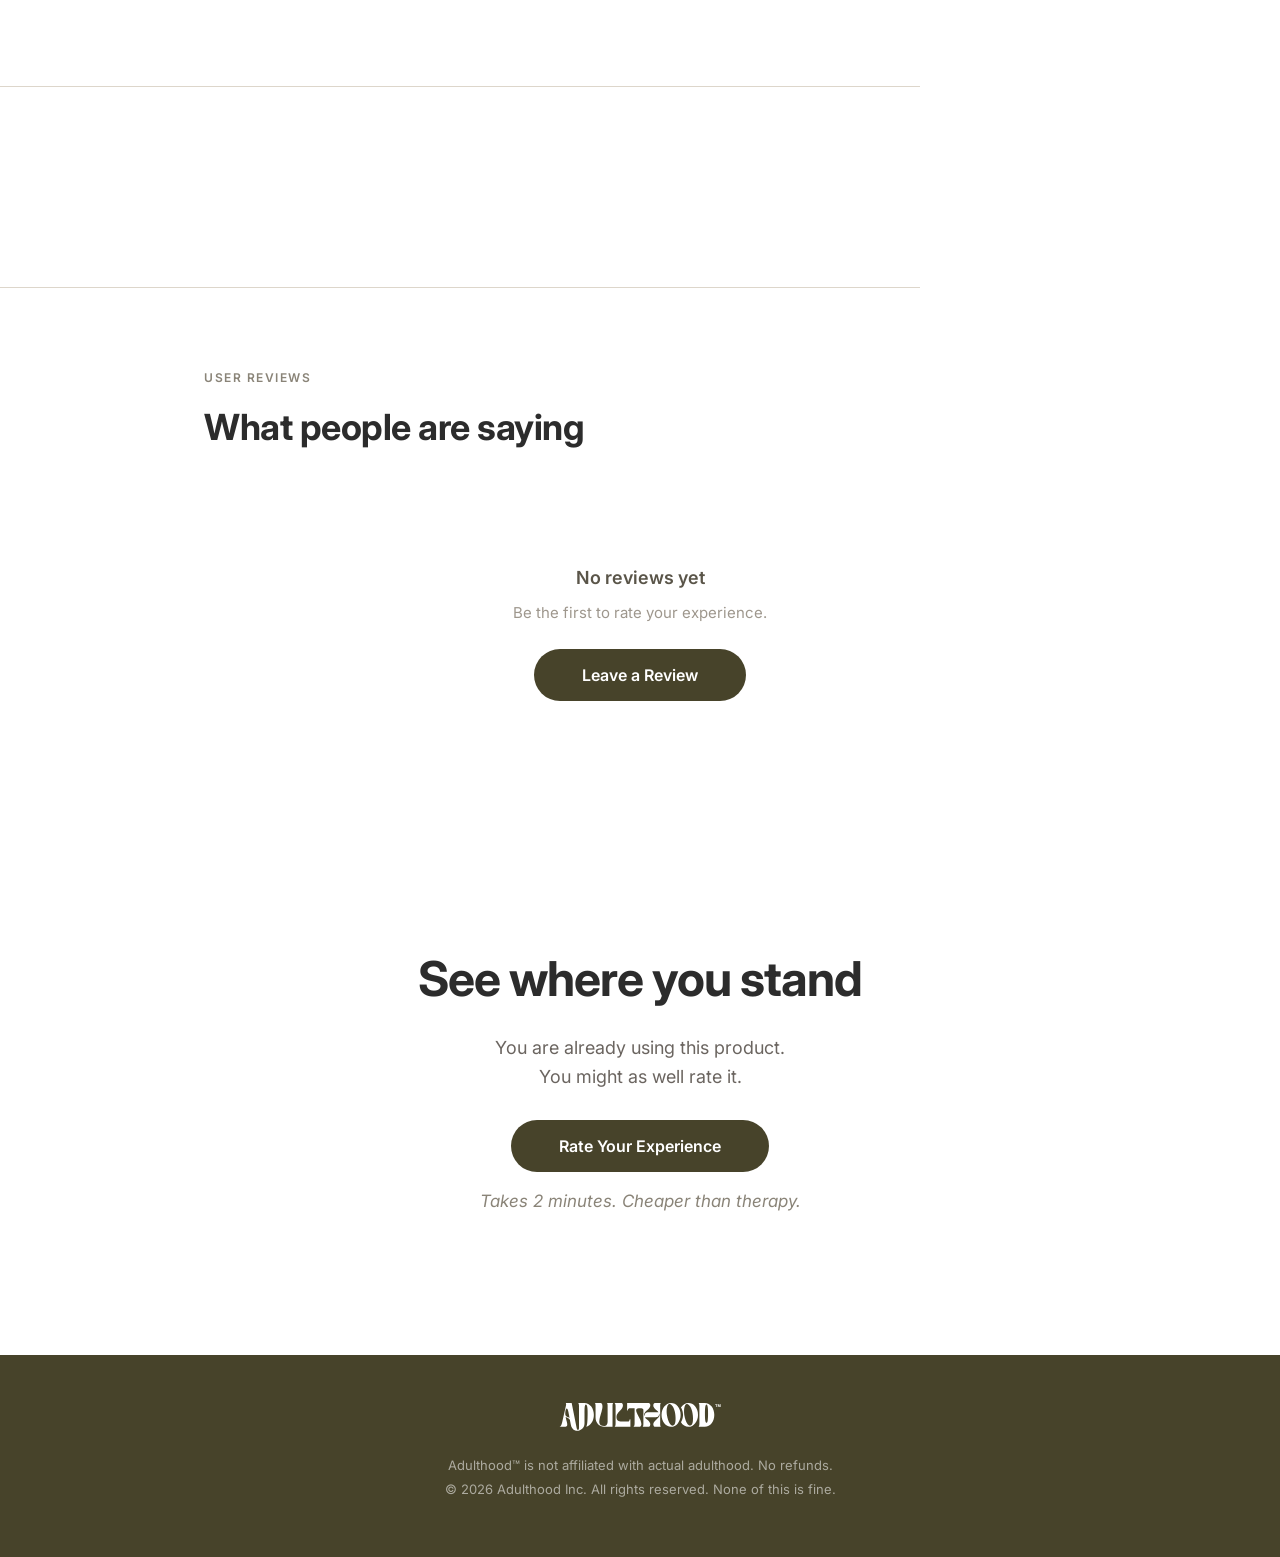
==== commit ac4a0ce3: "fix: clean up Full Experience section, normalize states, fix content artifacts - Redesign reflection" ====
--- a/index.html
+++ b/index.html
@@ -7,6 +7,7 @@
 <link rel="preconnect" href="https://fonts.googleapis.com">
 <link rel="preconnect" href="https://fonts.gstatic.com" crossorigin>
 <link href="https://fonts.googleapis.com/css2?family=Inter:wght@400;500;600;700;800&display=swap" rel="stylesheet">
+<link rel="icon" type="image/svg+xml" href="logo2.svg">
 <link rel="stylesheet" href="styles.css">
 </head>
 <body>
@@ -381,6 +382,14 @@
     </div>
     <div class="about-categories">
       <div class="about-cat">
+        <span class="about-cat-name">Freedom&trade;</span>
+        <span class="about-cat-desc">independence, decision-making</span>
+      </div>
+      <div class="about-cat">
+        <span class="about-cat-name">Relationships&trade;</span>
+        <span class="about-cat-desc">dating, friendships, marriage</span>
+      </div>
+      <div class="about-cat">
         <span class="about-cat-name">Making Money&trade;</span>
         <span class="about-cat-desc">income, stability, pressure</span>
       </div>
@@ -389,24 +398,16 @@
         <span class="about-cat-desc">daily work, burnout, purpose</span>
       </div>
       <div class="about-cat">
+        <span class="about-cat-name">Purpose &amp; Progress&trade;</span>
+        <span class="about-cat-desc">direction, growth</span>
+      </div>
+      <div class="about-cat">
         <span class="about-cat-name">Paying for Life&trade;</span>
         <span class="about-cat-desc">bills, rent, cost of living</span>
       </div>
       <div class="about-cat">
-        <span class="about-cat-name">Freedom&trade;</span>
-        <span class="about-cat-desc">independence, decision-making</span>
-      </div>
-      <div class="about-cat">
-        <span class="about-cat-name">Relationships&trade;</span>
-        <span class="about-cat-desc">dating, friendships, marriage</span>
-      </div>
-      <div class="about-cat">
         <span class="about-cat-name">Time &amp; Energy&trade;</span>
         <span class="about-cat-desc">fatigue, mental load</span>
-      </div>
-      <div class="about-cat">
-        <span class="about-cat-name">Purpose &amp; Progress&trade;</span>
-        <span class="about-cat-desc">direction, growth</span>
       </div>
     </div>
 
--- a/styles.css
+++ b/styles.css
@@ -532,7 +532,7 @@
 
   .category-row {
     display: grid;
-    grid-template-columns: 1fr auto auto auto;
+    grid-template-columns: 1fr auto auto;
     align-items: center;
     gap: 16px;
     padding: 24px 0;
@@ -682,18 +682,25 @@
   }
 
   .cat-review-quote {
-    font-size: 13px;
+    font-size: 14px;
     color: #3a3632;
-    line-height: 1.5;
+    line-height: 1.55;
+    font-style: italic;
     display: -webkit-box;
-    -webkit-line-clamp: 3;
+    -webkit-line-clamp: 4;
     -webkit-box-orient: vertical;
     overflow: hidden;
   }
 
+  .cat-review-attr {
+    font-size: 12px;
+    color: #8a8478;
+    margin-top: auto;
+  }
+
   @media (max-width: 640px) {
     .category-row {
-      grid-template-columns: 1fr auto auto;
+      grid-template-columns: 1fr auto;
       gap: 8px;
     }
     .category-quip {
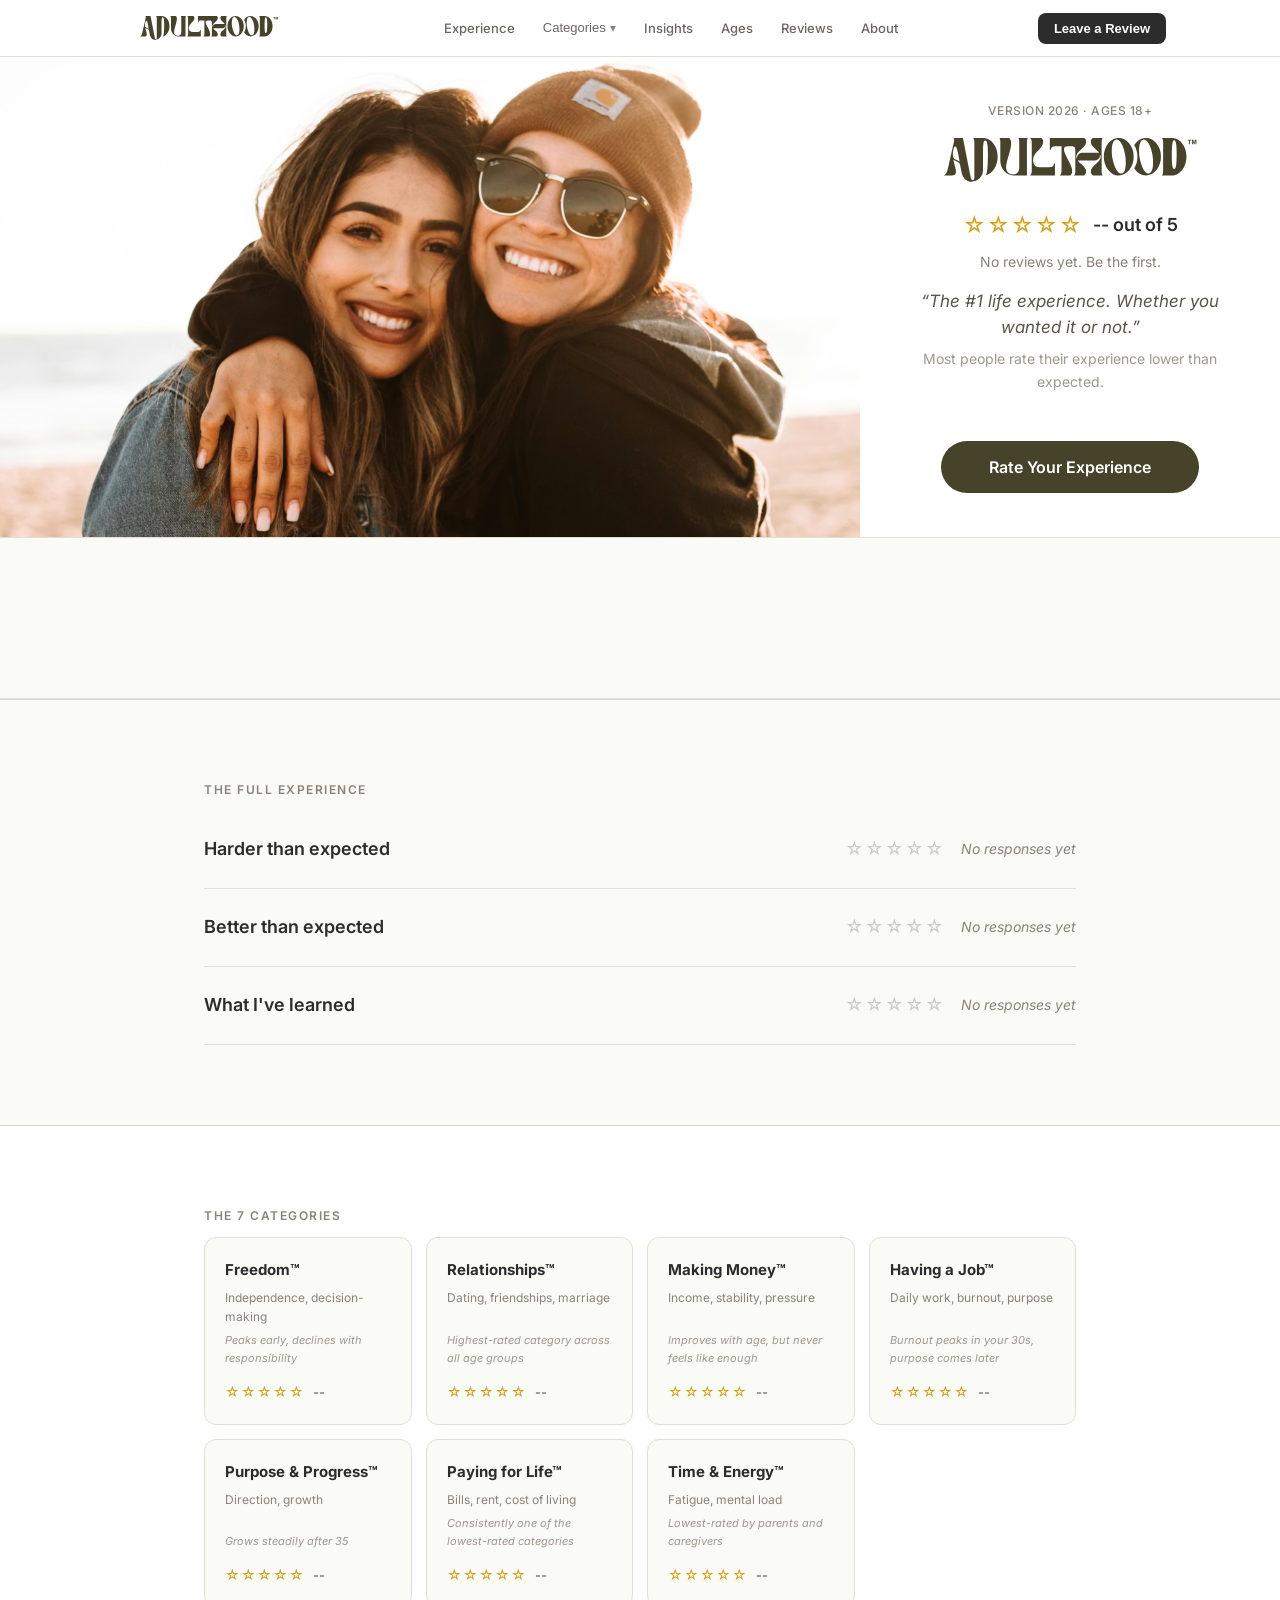
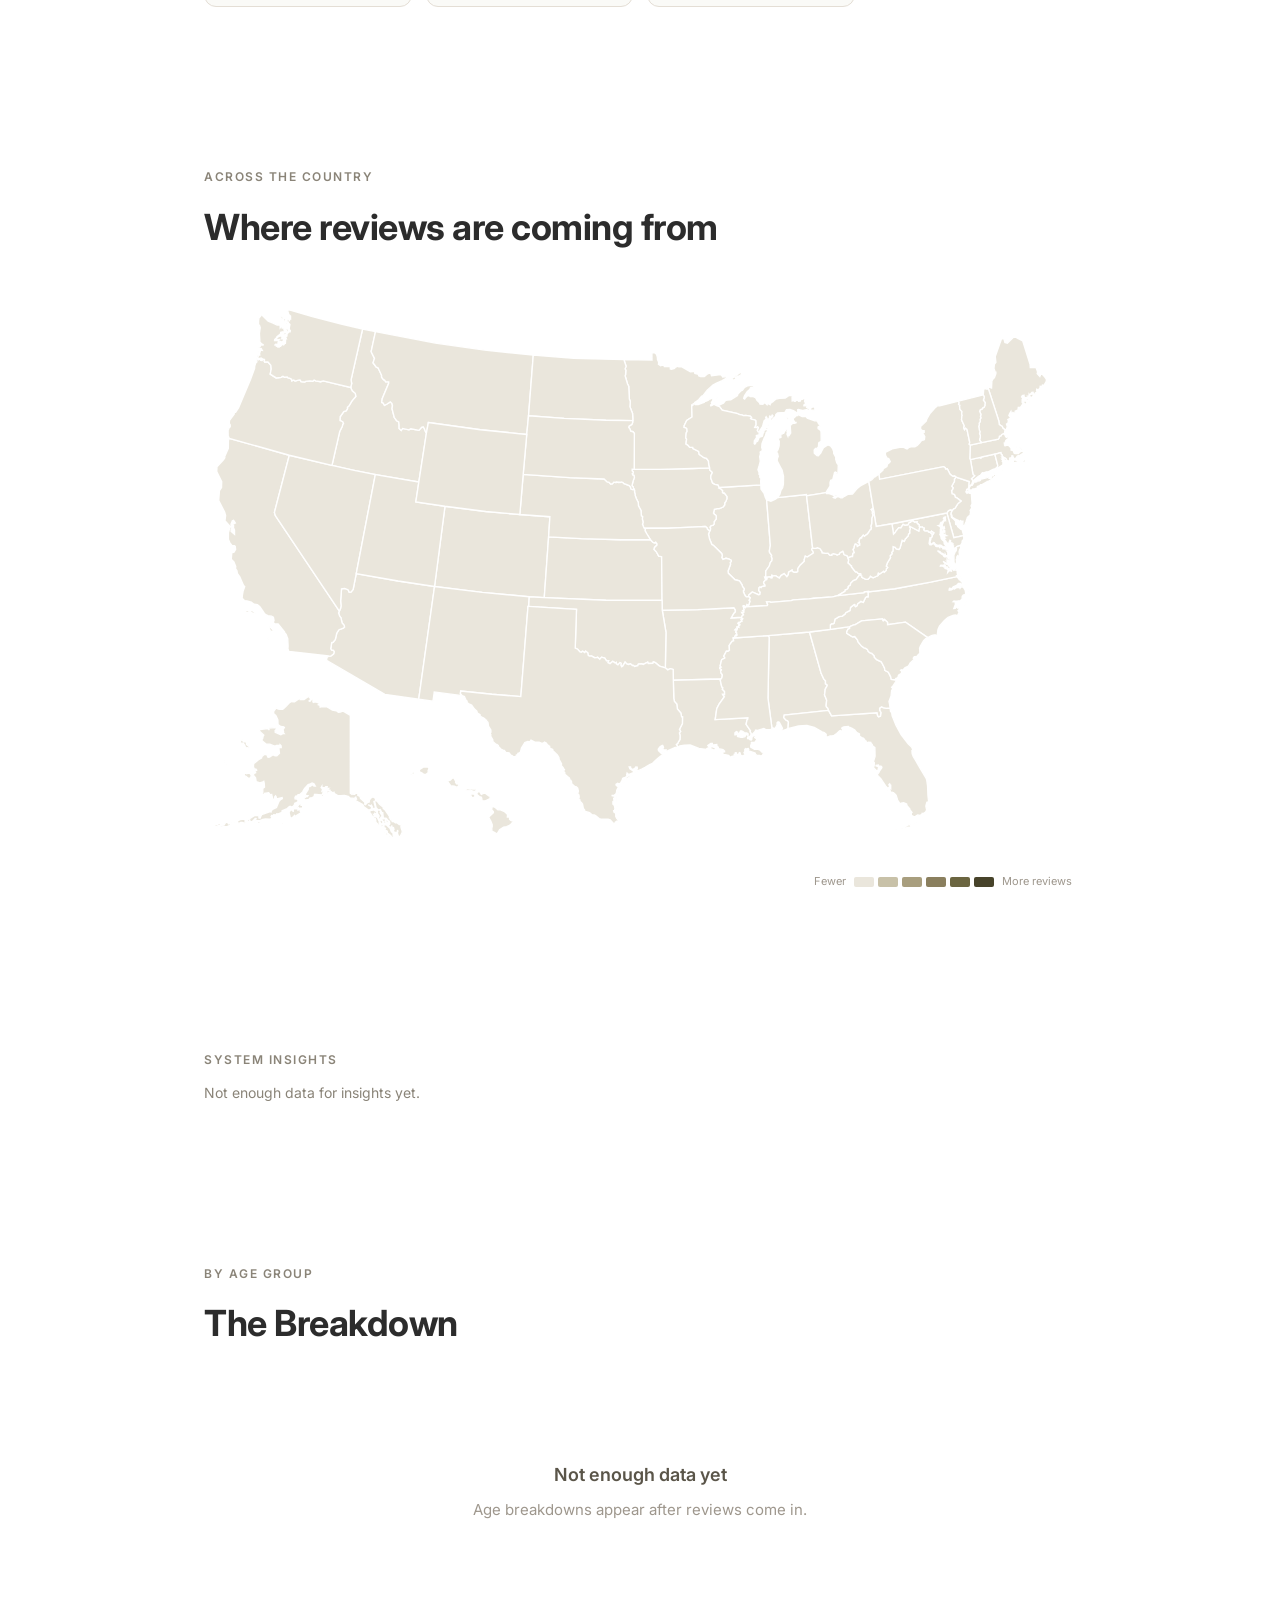
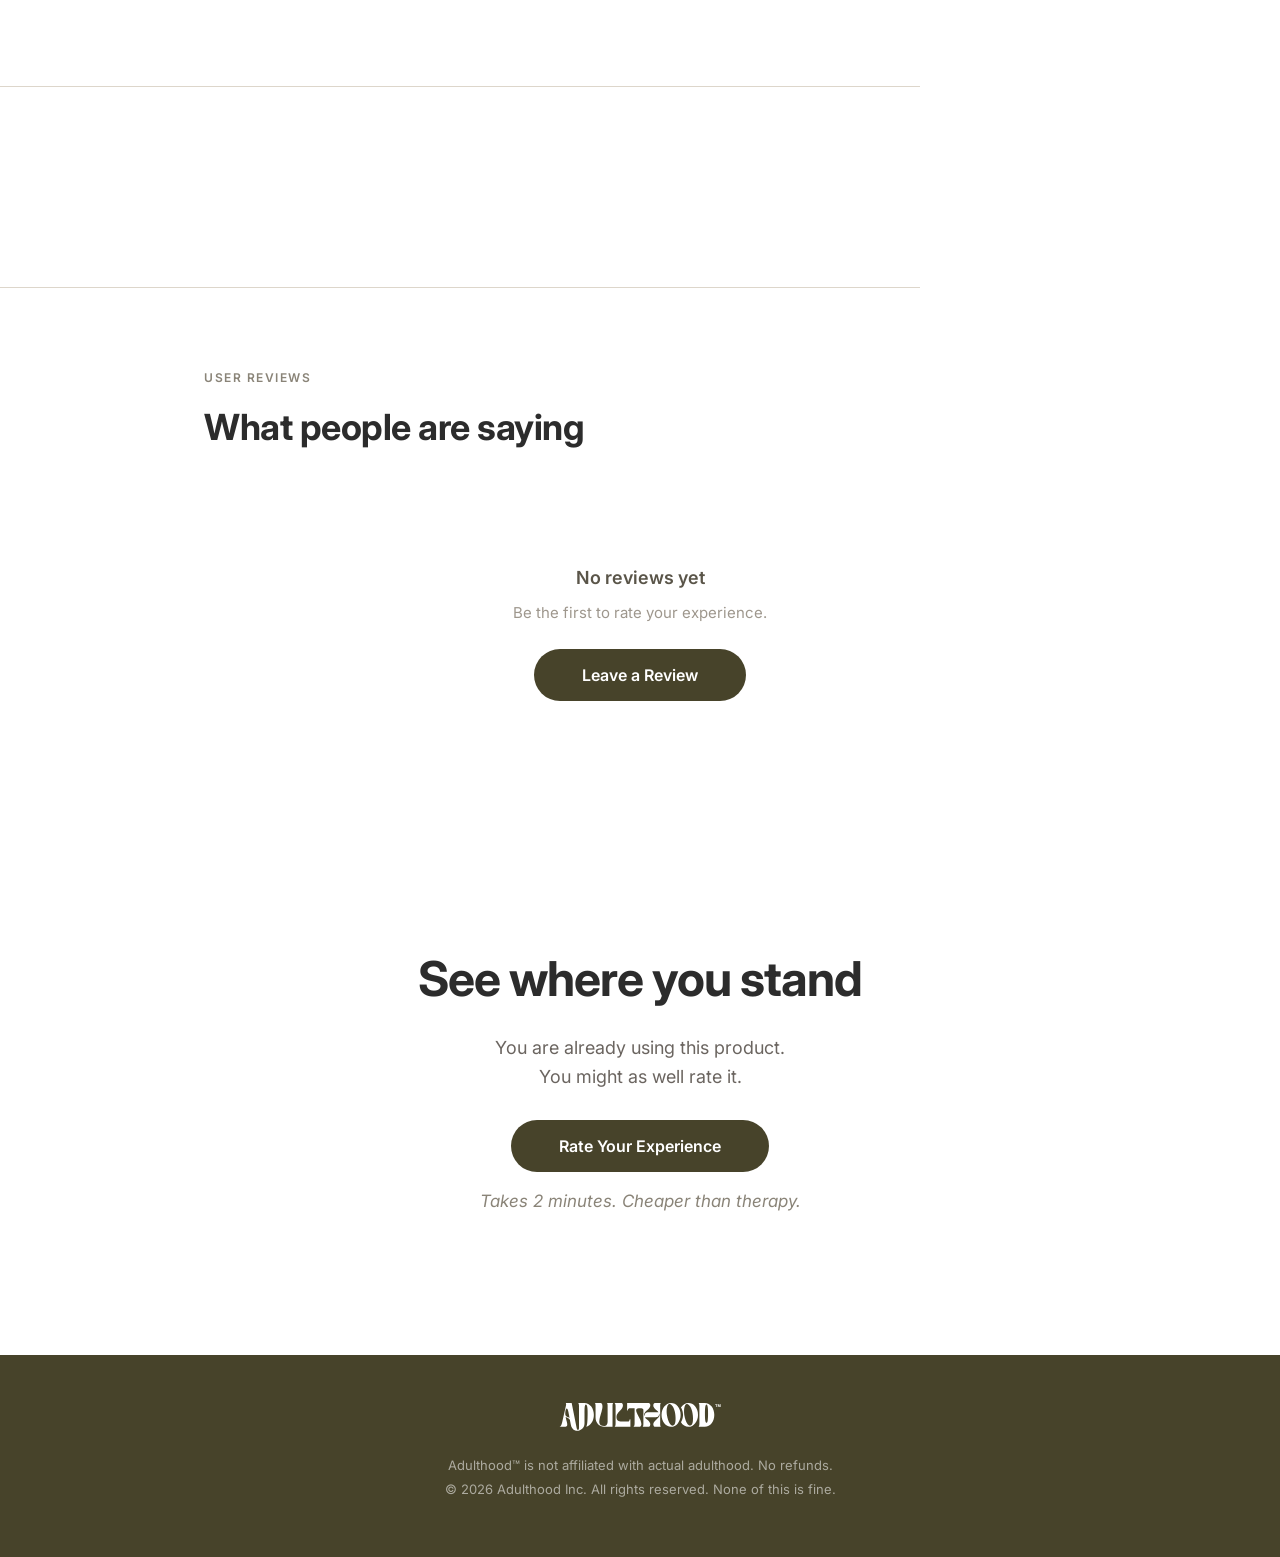
==== commit 2496997e: "fix: use Instagram embeds instead of media_url media_url is not available on hashtag search results " ====
--- a/index.html
+++ b/index.html
@@ -9,6 +9,7 @@
 <link href="https://fonts.googleapis.com/css2?family=Inter:wght@400;500;600;700;800&display=swap" rel="stylesheet">
 <link rel="icon" type="image/svg+xml" href="logo2.svg">
 <link rel="stylesheet" href="styles.css">
+<script async src="//www.instagram.com/embed.js"></script>
 </head>
 <body>
 
@@ -303,7 +304,60 @@
 
         <div class="flow-field">
           <div class="flow-field-label">State / Location</div>
-          <input type="text" class="flow-input flow-input-short" id="ctx-state" placeholder="e.g. California">
+          <select class="flow-input flow-input-short" id="ctx-state">
+            <option value="" disabled selected>Select your state</option>
+            <option value="Alabama">Alabama</option>
+            <option value="Alaska">Alaska</option>
+            <option value="Arizona">Arizona</option>
+            <option value="Arkansas">Arkansas</option>
+            <option value="California">California</option>
+            <option value="Colorado">Colorado</option>
+            <option value="Connecticut">Connecticut</option>
+            <option value="Delaware">Delaware</option>
+            <option value="Florida">Florida</option>
+            <option value="Georgia">Georgia</option>
+            <option value="Hawaii">Hawaii</option>
+            <option value="Idaho">Idaho</option>
+            <option value="Illinois">Illinois</option>
+            <option value="Indiana">Indiana</option>
+            <option value="Iowa">Iowa</option>
+            <option value="Kansas">Kansas</option>
+            <option value="Kentucky">Kentucky</option>
+            <option value="Louisiana">Louisiana</option>
+            <option value="Maine">Maine</option>
+            <option value="Maryland">Maryland</option>
+            <option value="Massachusetts">Massachusetts</option>
+            <option value="Michigan">Michigan</option>
+            <option value="Minnesota">Minnesota</option>
+            <option value="Mississippi">Mississippi</option>
+            <option value="Missouri">Missouri</option>
+            <option value="Montana">Montana</option>
+            <option value="Nebraska">Nebraska</option>
+            <option value="Nevada">Nevada</option>
+            <option value="New Hampshire">New Hampshire</option>
+            <option value="New Jersey">New Jersey</option>
+            <option value="New Mexico">New Mexico</option>
+            <option value="New York">New York</option>
+            <option value="North Carolina">North Carolina</option>
+            <option value="North Dakota">North Dakota</option>
+            <option value="Ohio">Ohio</option>
+            <option value="Oklahoma">Oklahoma</option>
+            <option value="Oregon">Oregon</option>
+            <option value="Pennsylvania">Pennsylvania</option>
+            <option value="Rhode Island">Rhode Island</option>
+            <option value="South Carolina">South Carolina</option>
+            <option value="South Dakota">South Dakota</option>
+            <option value="Tennessee">Tennessee</option>
+            <option value="Texas">Texas</option>
+            <option value="Utah">Utah</option>
+            <option value="Vermont">Vermont</option>
+            <option value="Virginia">Virginia</option>
+            <option value="Washington">Washington</option>
+            <option value="Washington DC">Washington DC</option>
+            <option value="West Virginia">West Virginia</option>
+            <option value="Wisconsin">Wisconsin</option>
+            <option value="Wyoming">Wyoming</option>
+          </select>
         </div>
 
         <div class="flow-field">
--- a/styles.css
+++ b/styles.css
@@ -2170,6 +2170,181 @@
     font-size: 14px;
     color: #d4a017;
     letter-spacing: 1px;
+  }
+
+  /* Age group inline within rating section */
+  .cp-age-inline {
+    margin-top: 24px;
+    padding-top: 20px;
+    border-top: 1px solid #f0ede6;
+  }
+
+  /* Two-column layout for Details + Product Description */
+  .cp-two-col {
+    display: grid;
+    grid-template-columns: 1fr;
+    gap: 32px;
+    align-items: start;
+  }
+
+  /* Instagram feed */
+  .cp-instagram {
+    margin-top: 24px;
+  }
+
+  .cp-instagram-tag {
+    display: inline-block;
+    font-size: 13px;
+    font-weight: 600;
+    letter-spacing: 0.5px;
+    color: #8a8478;
+    text-decoration: none;
+    margin-bottom: 12px;
+  }
+  .cp-instagram-tag:hover { color: #2c2c2c; }
+
+  .cp-instagram-grid {
+    display: flex;
+    gap: 8px;
+    overflow-x: auto;
+  }
+
+  .cp-instagram-grid iframe {
+    flex: 1 1 0;
+    min-width: 0 !important;
+    max-width: calc(33.33% - 6px) !important;
+    border-radius: 8px;
+  }
+
+  /* Share button row */
+  .cp-share-row {
+    margin-top: 20px;
+    margin-bottom: 8px;
+  }
+
+  .cp-share-btn {
+    font-size: 13px;
+    font-weight: 600;
+    color: #6b6560;
+    background: none;
+    border: 1px solid #ddd6cb;
+    border-radius: 100px;
+    padding: 8px 20px;
+    cursor: pointer;
+    transition: all 0.15s;
+    letter-spacing: 0.3px;
+  }
+
+  .cp-share-btn:hover {
+    background: #2c2c2c;
+    color: #faf9f6;
+    border-color: #2c2c2c;
+  }
+
+  /* CTA row between reviews and other categories */
+  .cp-cta-row {
+    margin: 32px 0;
+    text-align: center;
+  }
+
+  .cp-cta-btn {
+    display: inline-block;
+    font-size: 15px;
+    font-weight: 700;
+    color: #faf9f6;
+    background: #2c2c2c;
+    border-radius: 100px;
+    padding: 14px 36px;
+    text-decoration: none;
+    transition: all 0.15s;
+    letter-spacing: 0.3px;
+  }
+
+  .cp-cta-btn:hover {
+    background: #4a4540;
+  }
+
+  /* Inline flowing review text */
+  .cp-review-flow {
+    font-size: 14px;
+    color: #3a3632;
+    line-height: 1.65;
+    display: -webkit-box;
+    -webkit-line-clamp: 4;
+    -webkit-box-orient: vertical;
+    overflow: hidden;
+  }
+
+  .cp-review-inline-label {
+    font-weight: 700;
+    color: #6b6560;
+    font-size: 12px;
+    text-transform: uppercase;
+    letter-spacing: 0.3px;
+  }
+
+  .cp-review-readmore {
+    font-size: 13px;
+    font-weight: 600;
+    color: #9e978d;
+    margin-top: 4px;
+    transition: color 0.15s;
+  }
+
+  .cp-review-card:hover .cp-review-readmore {
+    color: #2c2c2c;
+  }
+
+  /* Other Categories — horizontal card grid */
+  .cp-related-cards {
+    display: grid;
+    grid-template-columns: repeat(3, 1fr);
+    gap: 16px;
+  }
+
+  .cp-related-card {
+    display: flex;
+    flex-direction: column;
+    background: #fff;
+    border: 1px solid #e4ded5;
+    border-radius: 12px;
+    overflow: hidden;
+    text-decoration: none;
+    color: inherit;
+    transition: box-shadow 0.15s, transform 0.15s;
+  }
+
+  .cp-related-card:hover {
+    box-shadow: 0 4px 16px rgba(0,0,0,0.08);
+    transform: translateY(-2px);
+  }
+
+  .cp-related-card .cp-related-img {
+    width: 100%;
+    height: 120px;
+    object-fit: cover;
+    border-radius: 0;
+  }
+
+  .cp-related-card .cp-related-img-placeholder {
+    width: 100%;
+    height: 120px;
+    border-radius: 0;
+  }
+
+  .cp-related-card-info {
+    padding: 12px 14px;
+    display: flex;
+    flex-direction: column;
+    gap: 4px;
+  }
+
+  .cp-related-card-info .cp-related-name {
+    font-size: 14px;
+  }
+
+  .cp-related-card-info .cp-related-stars {
+    font-size: 13px;
   }
 
   @media (max-width: 768px) {
@@ -2198,6 +2373,20 @@
     .cp-age-count {
       display: none;
     }
+    .cp-two-col {
+      grid-template-columns: 1fr;
+      gap: 32px;
+    }
+    .cp-related-cards {
+      grid-template-columns: 1fr 1fr;
+      gap: 12px;
+    }
+  }
+
+  @media (max-width: 480px) {
+    .cp-related-cards {
+      grid-template-columns: 1fr;
+    }
   }
 
   /* ---- Review Detail Modal ---- */
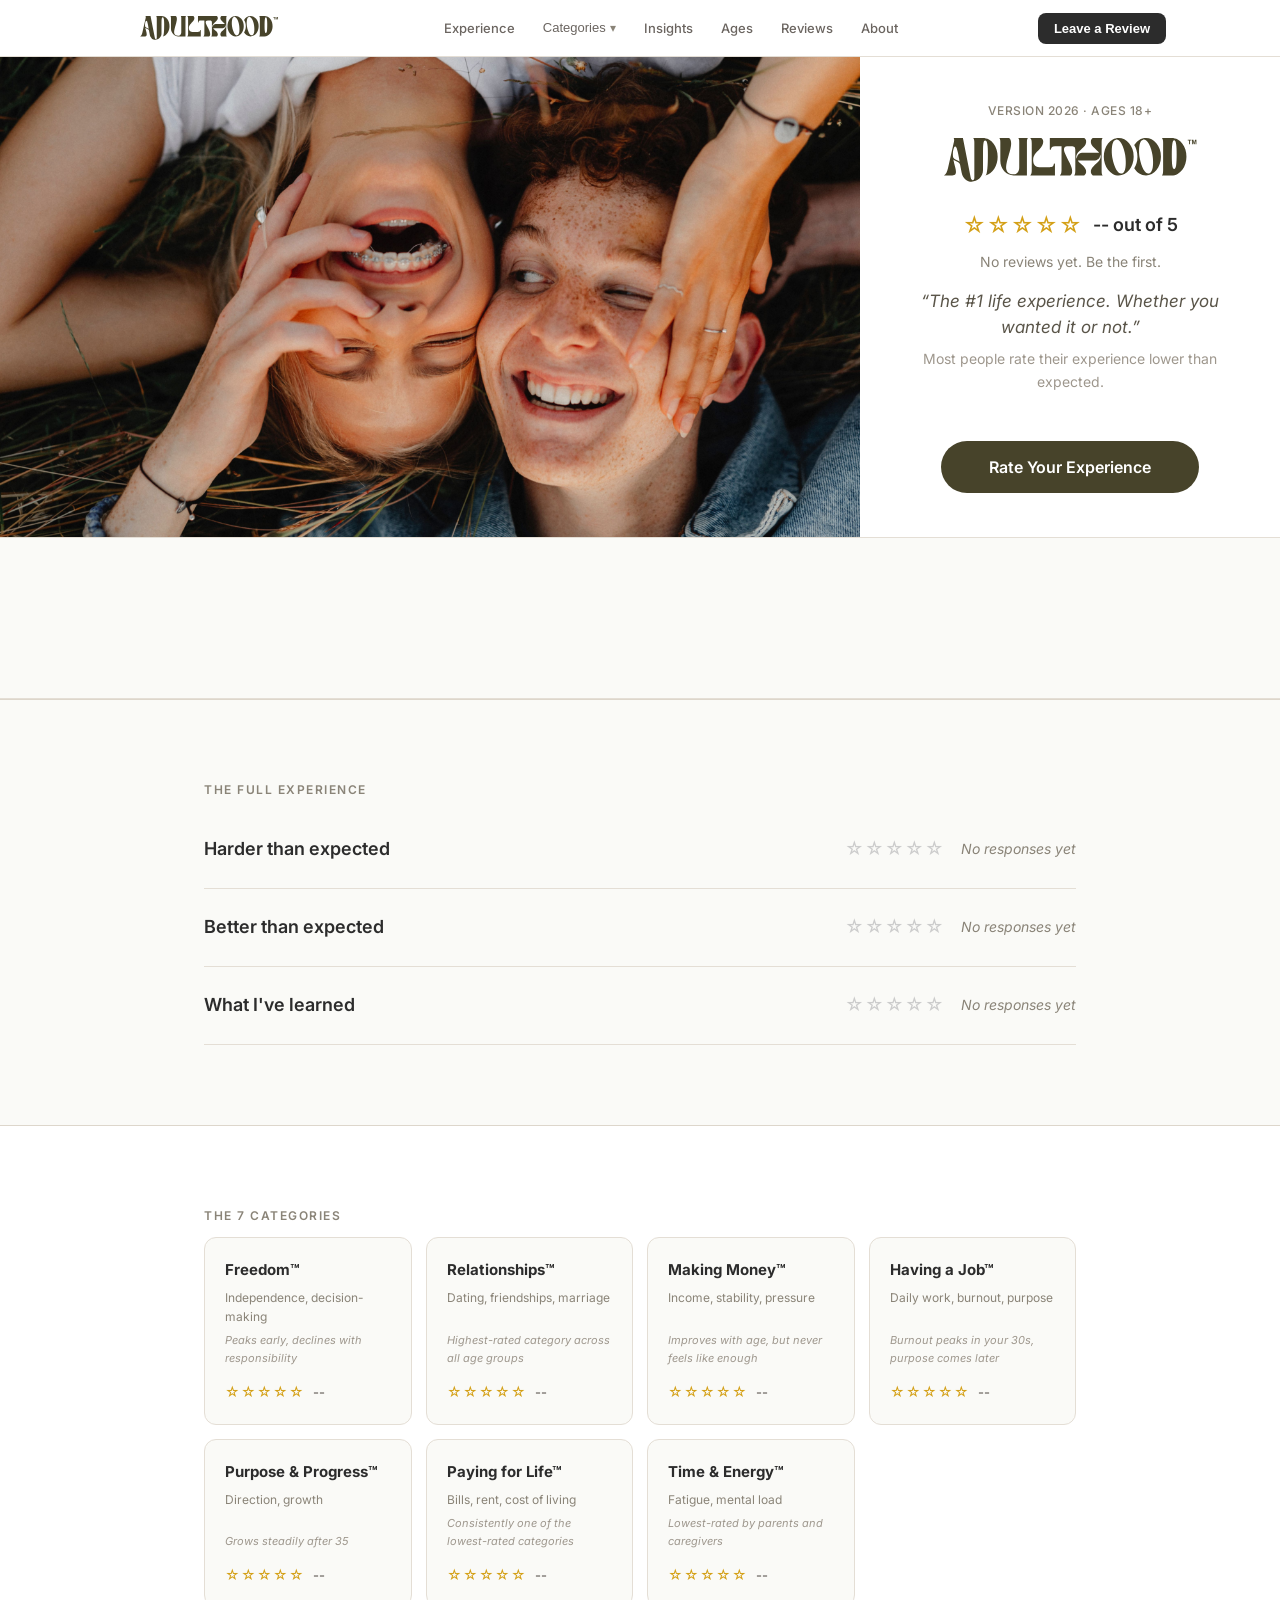
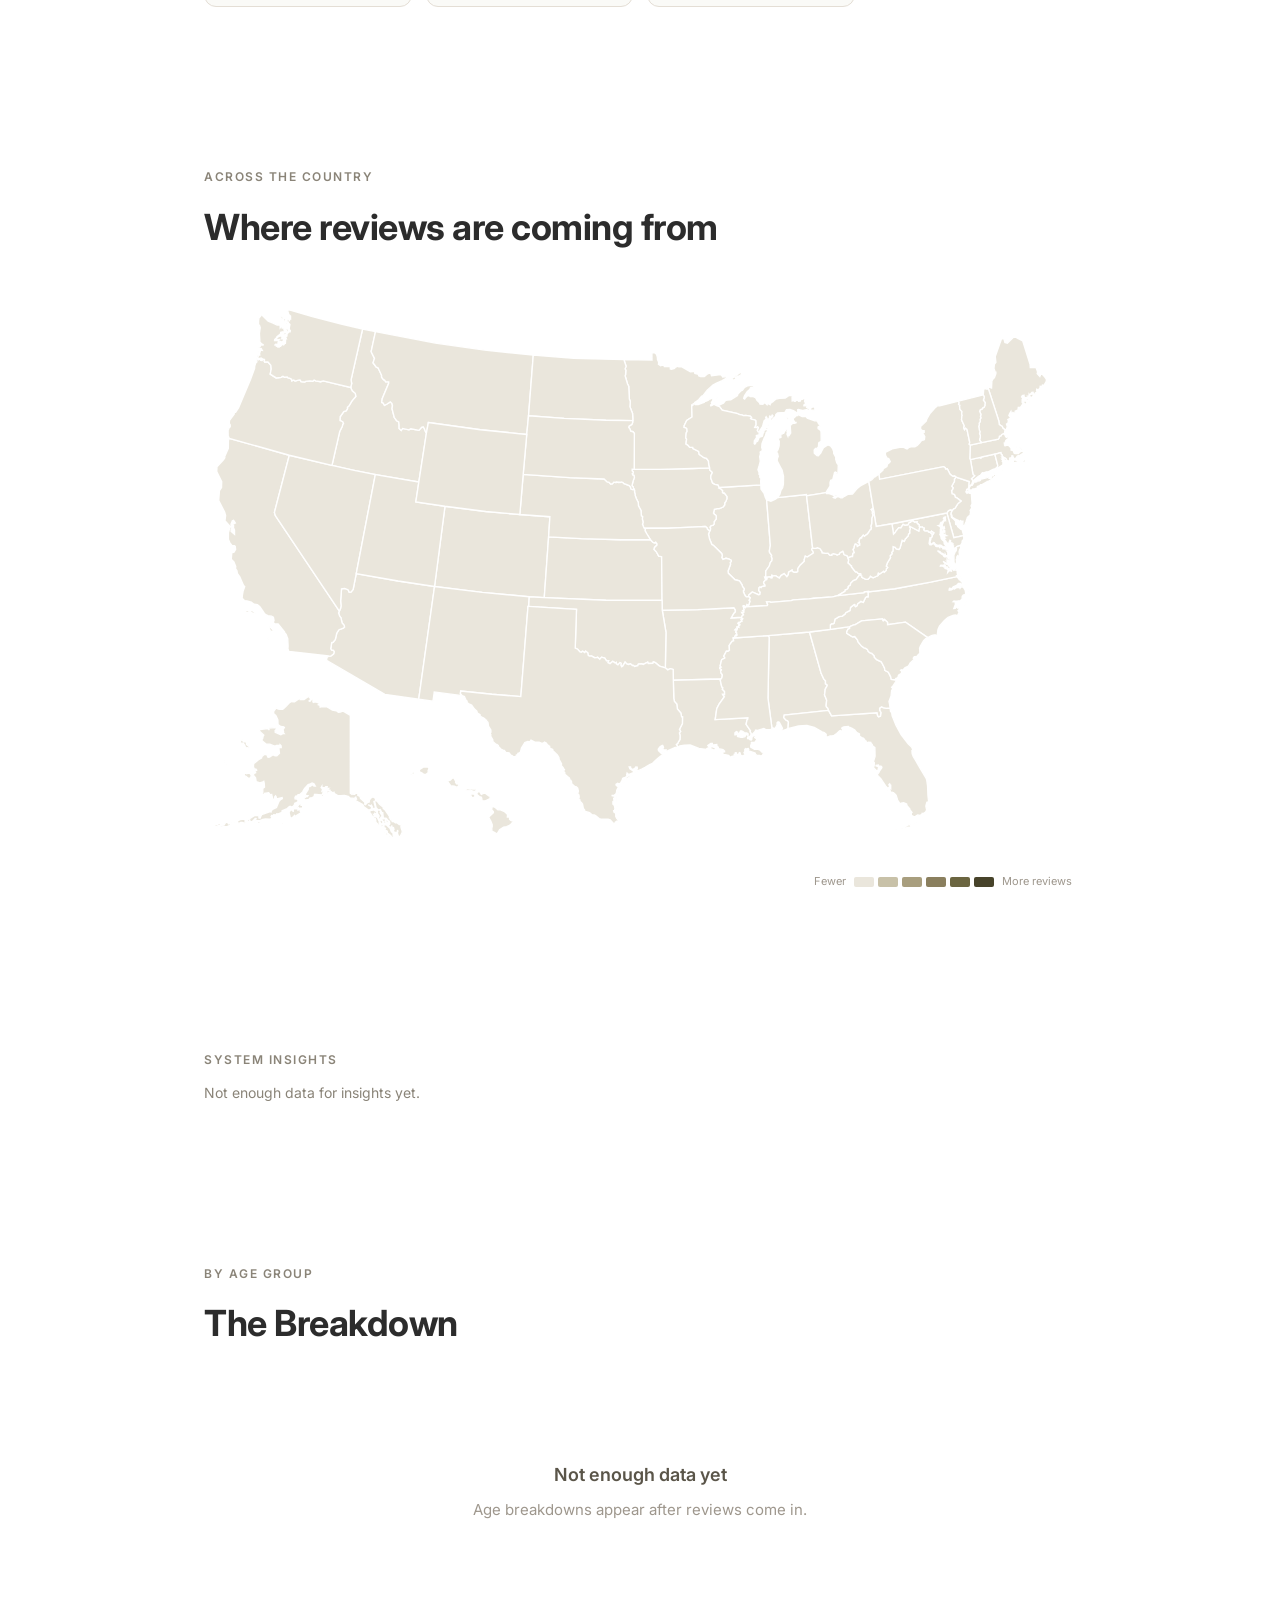
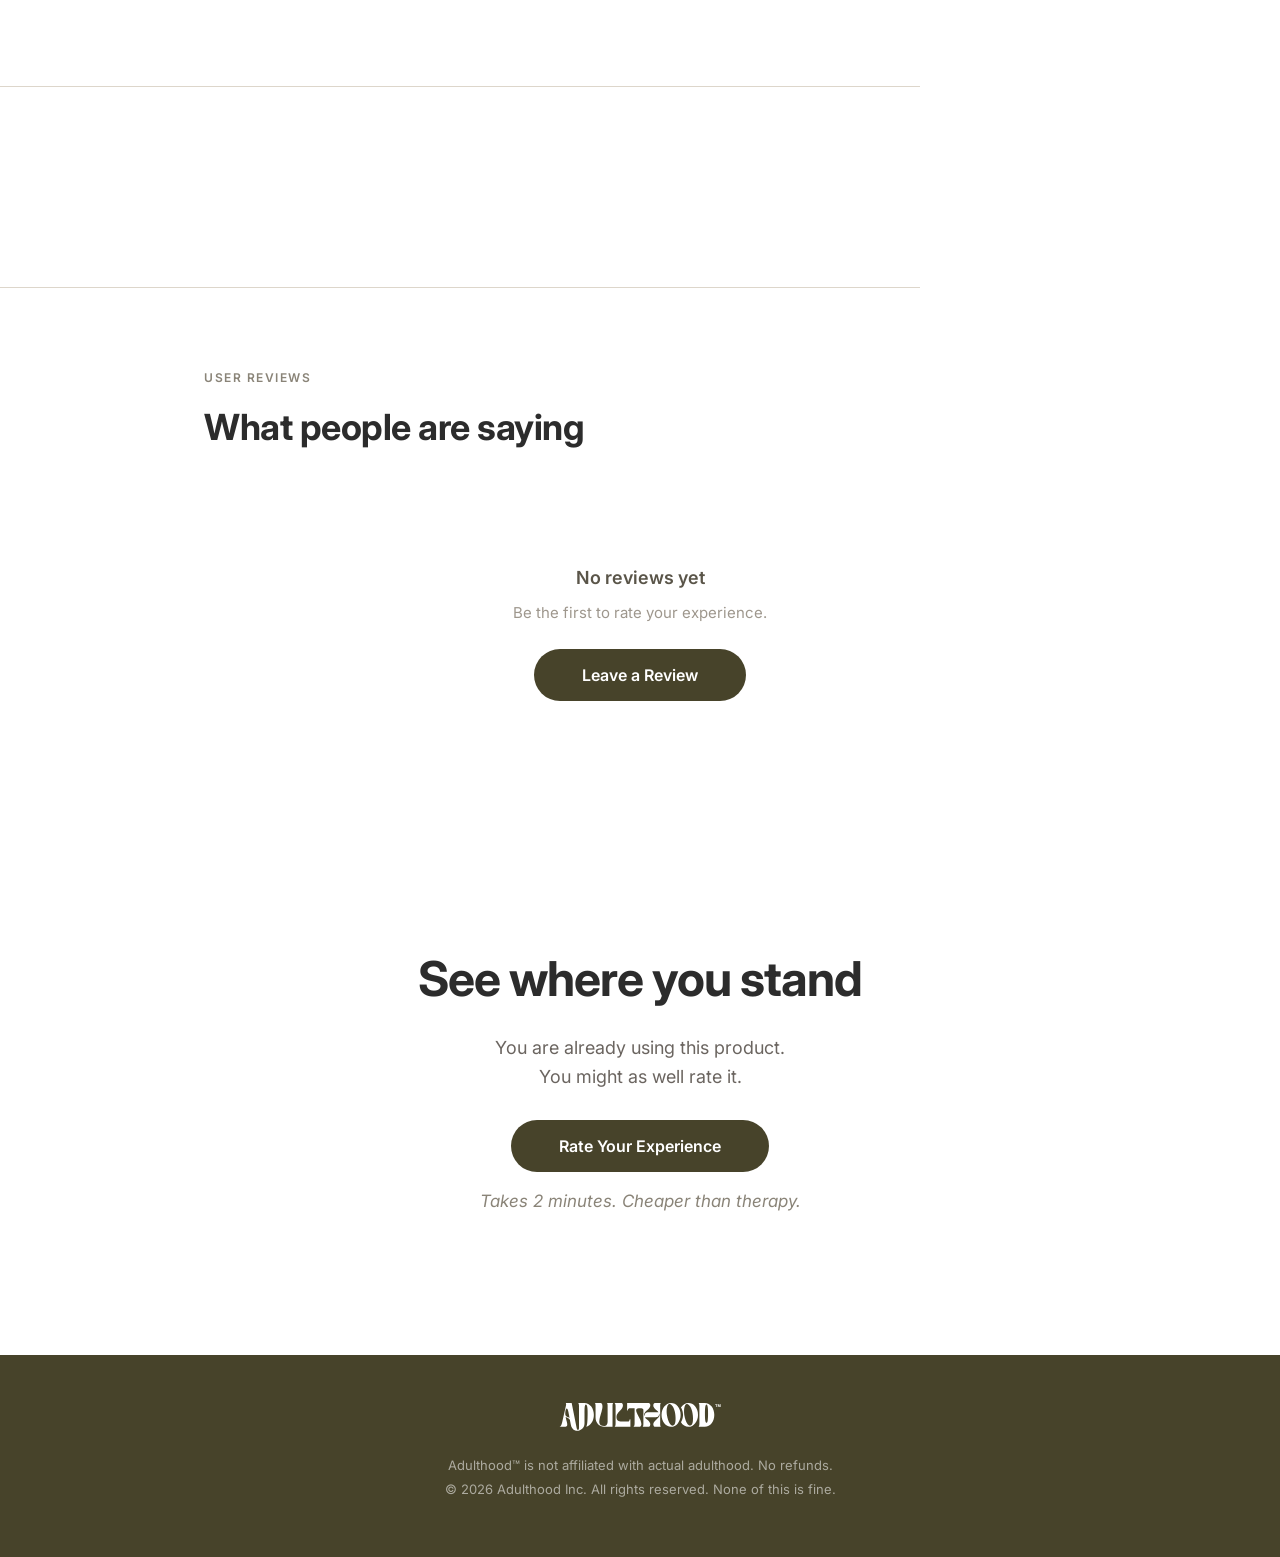
==== commit 4920eab5: "fix: use iframe embeds cropped to show only post images Loads Instagram post embed iframes and clips" ====
--- a/index.html
+++ b/index.html
@@ -9,7 +9,6 @@
 <link href="https://fonts.googleapis.com/css2?family=Inter:wght@400;500;600;700;800&display=swap" rel="stylesheet">
 <link rel="icon" type="image/svg+xml" href="logo2.svg">
 <link rel="stylesheet" href="styles.css">
-<script async src="//www.instagram.com/embed.js"></script>
 </head>
 <body>
 
--- a/styles.css
+++ b/styles.css
@@ -2204,16 +2204,33 @@
   .cp-instagram-tag:hover { color: #2c2c2c; }
 
   .cp-instagram-grid {
-    display: flex;
+    display: grid;
+    grid-template-columns: 1fr 1fr 1fr;
     gap: 8px;
-    overflow-x: auto;
-  }
-
-  .cp-instagram-grid iframe {
-    flex: 1 1 0;
-    min-width: 0 !important;
-    max-width: calc(33.33% - 6px) !important;
-    border-radius: 8px;
+  }
+
+  .cp-instagram-post {
+    display: block;
+    aspect-ratio: 1;
+    border-radius: 6px;
+    overflow: hidden;
+    background: #ede9e3;
+    text-decoration: none;
+  }
+
+  .cp-instagram-iframe-wrap {
+    width: 100%;
+    height: 100%;
+    overflow: hidden;
+    pointer-events: none;
+  }
+
+  .cp-instagram-iframe-wrap iframe {
+    width: 100%;
+    height: 600px;
+    border: none;
+    margin-top: -56px;
+    transform-origin: top left;
   }
 
   /* Share button row */
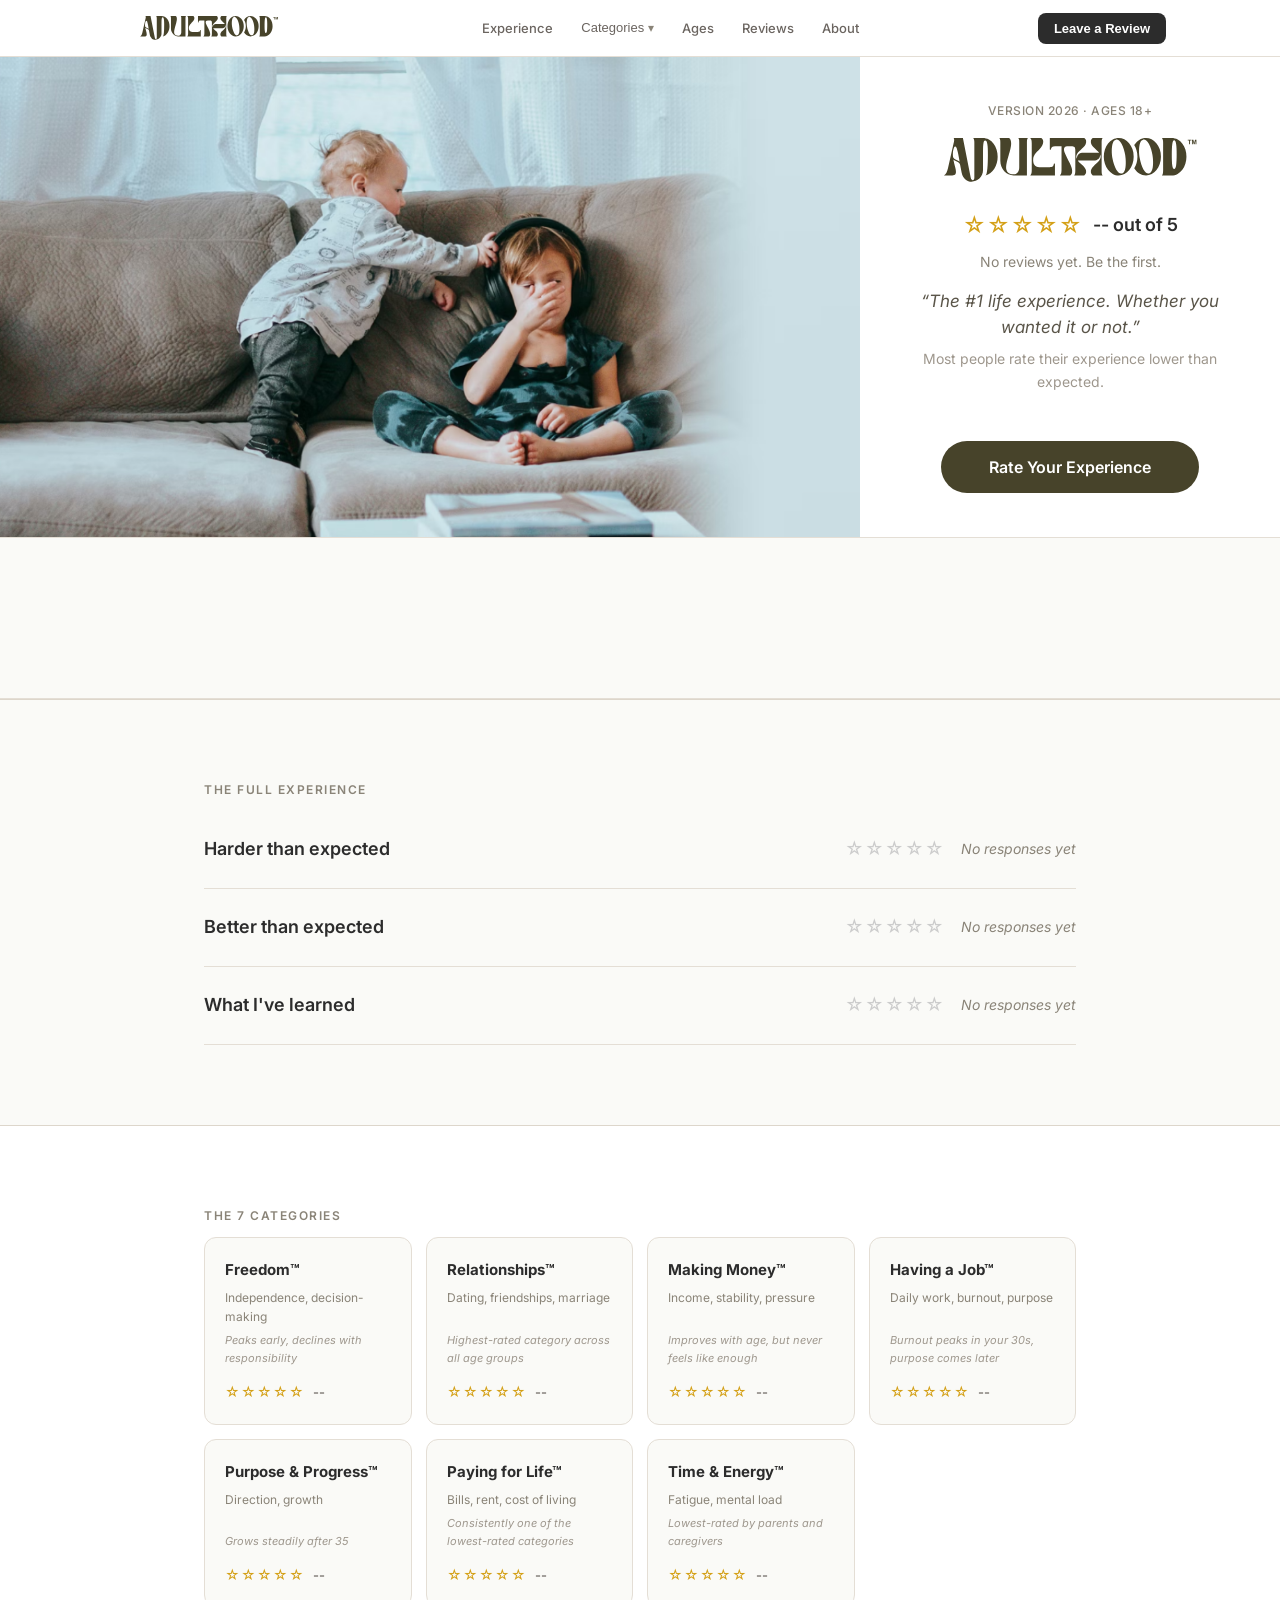
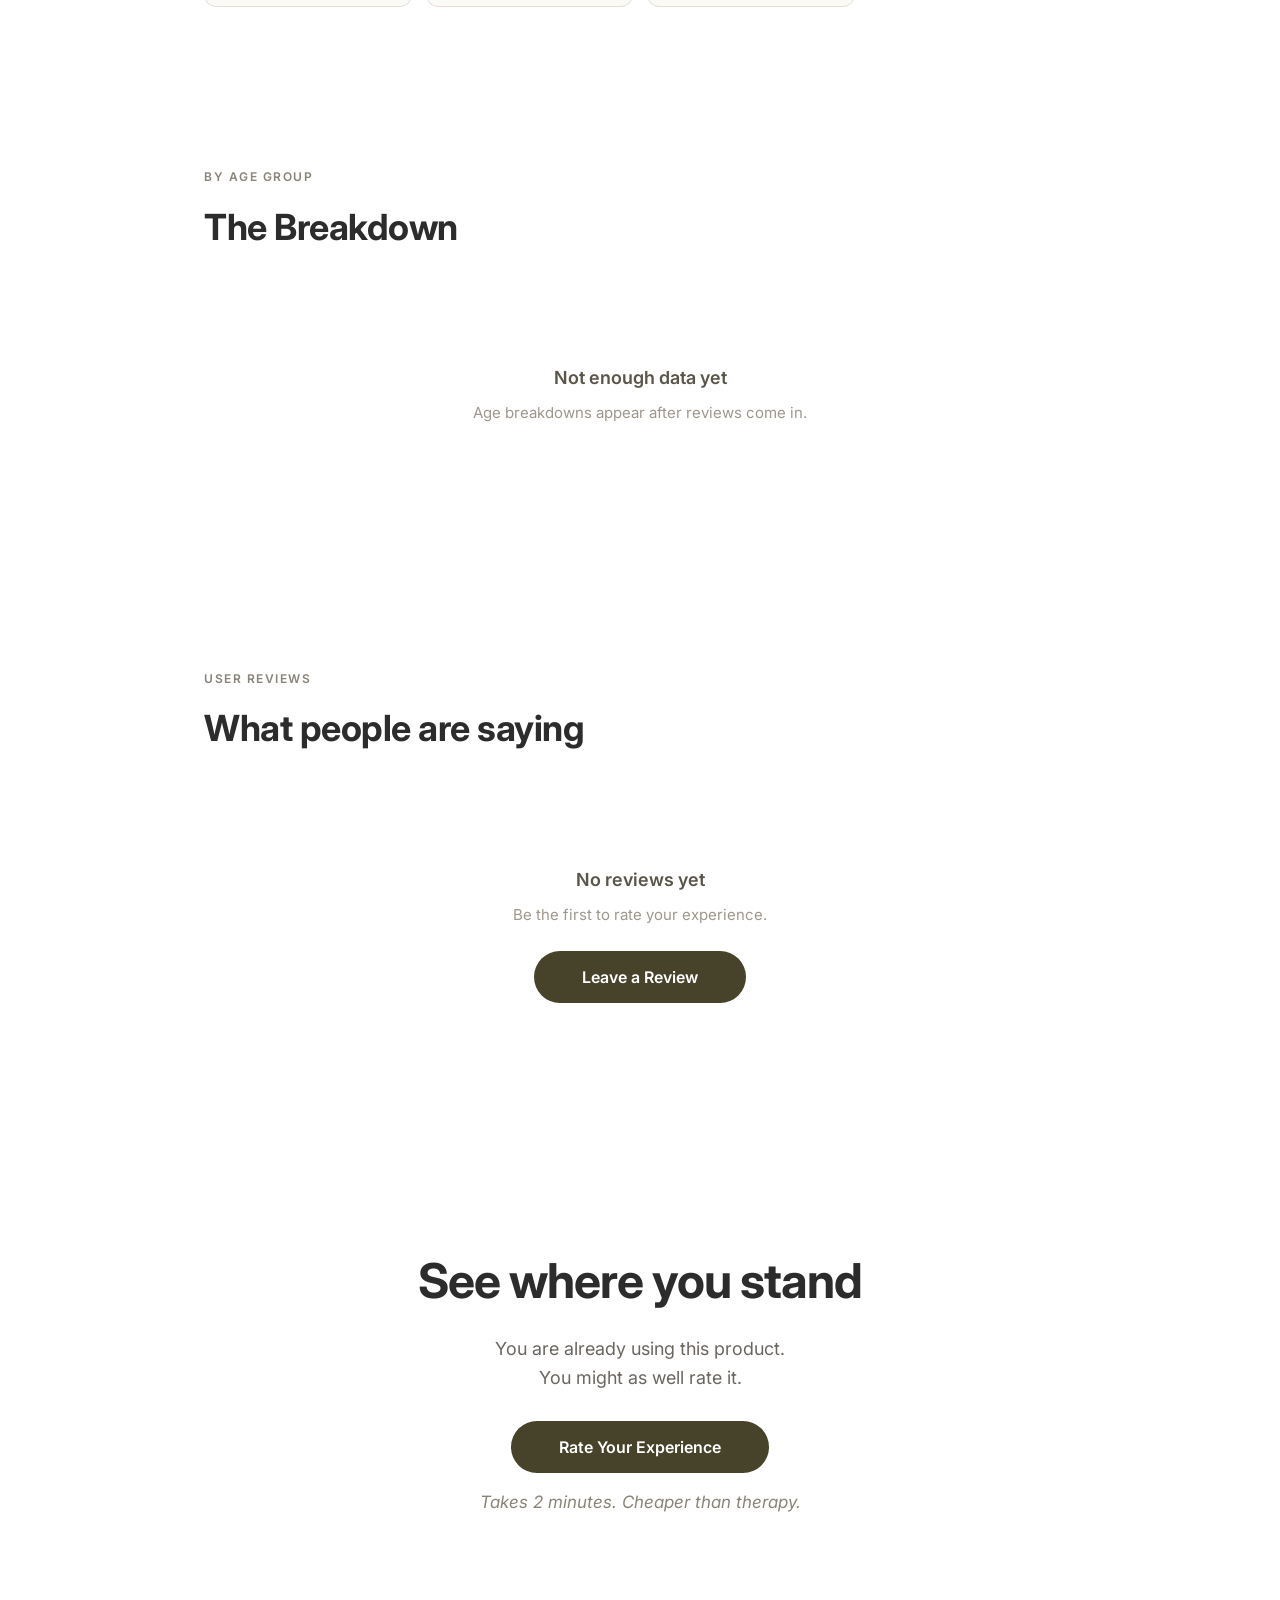
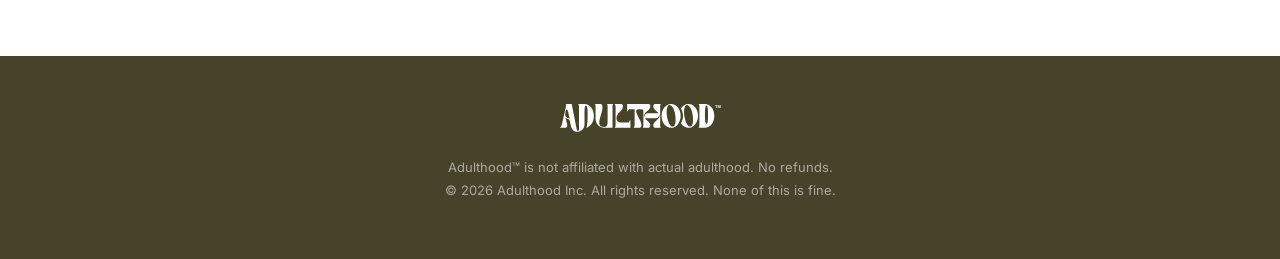
==== commit 7ef5da3d: "refactor: cut homepage by ~40% Remove Map, System Insights, and Featured Reviews sections. - Map was" ====
--- a/index.html
+++ b/index.html
@@ -26,7 +26,6 @@
           </button>
           <div class="nav-cat-dropdown-menu hidden" id="nav-cat-menu"></div>
         </div>
-        <a href="#section-insights" class="global-nav-link" data-section>Insights</a>
         <a href="#section-ages" class="global-nav-link" data-section>Ages</a>
         <a href="#section-reviews" class="global-nav-link" data-section>Reviews</a>
         <a href="#/about" class="global-nav-link" onclick="showAbout();return false;">About</a>
@@ -39,7 +38,6 @@
     <div class="global-nav-mobile hidden" id="nav-mobile">
       <a href="#section-experience" class="global-nav-link" data-section onclick="closeMobileNav()">Experience</a>
       <a href="#section-categories" class="global-nav-link" data-section onclick="closeMobileNav()">Categories</a>
-      <a href="#section-insights" class="global-nav-link" data-section onclick="closeMobileNav()">Insights</a>
       <a href="#section-ages" class="global-nav-link" data-section onclick="closeMobileNav()">Ages</a>
       <a href="#section-reviews" class="global-nav-link" data-section onclick="closeMobileNav()">Reviews</a>
       <a href="#/about" class="global-nav-link" onclick="showAbout();closeMobileNav();return false;">About</a>
@@ -90,95 +88,6 @@
     </div>
   </section>
 
-  <!-- Map -->
-  <section class="map-section" id="section-map">
-    <div class="map-container">
-      <div class="section-label">Across the Country</div>
-      <div class="section-title">Where reviews are coming from</div>
-      <div class="map-svg-wrap" id="map-wrap">
-        <div class="map-tooltip" id="map-tooltip"></div>
-        <!-- US States SVG -->
-        <svg viewBox="0 0 960 600" xmlns="http://www.w3.org/2000/svg" id="us-map">
-<g>
-  <path id="AL" data-state="Alabama" d="m 643,467.4 .4,-7.3 -.9,-1.2 -1.7,-.7 -2.5,-2.8 .5,-2.9 48.8,-5.1 -.7,-2.2 -1.5,-1.5 -.5,-1.4 .6,-6.3 -2.4,-5.7 .5,-2.6 .3,-3.7 2.2,-3.8 -.2,-1.1 -1.7,-1 v -3.2 l -1.8,-1.9 -2.9,-6.1 -12.9,-45.8 -45.7,4 1.3,2 -1.3,67 4.4,33.2 .9,-.5 1.3,.1 .6,.4 .8,-.1 2,-3.8 v -2.3 l 1.1,-1.1 1.4,.5 3.4,6.4 v .9 l -3.3,2.2 3.5,-.4 4.9,-1.6 z"/>
-  <path id="AK" data-state="Alaska" d="m 15.8,572 h 2.4 l .7,.7 -1,1.2 -1.9,.2 -2.5,1.3 -3.7,-.1 2.2,-.9 .3,-1.1 2.5,-.3 z m 8.3,-1.7 1.3,.5 h .9 l .5,1.2 .3,-.6 .9,.2 1.1,1.5 0,.5 -4.2,1.9 -2.4,-.1 -1,-.5 -1.1,.7 -2,0 -1.1,-1.4 4.7,-.5 z m 5.4,-.1 1,.1 .7,.7 v 1 l -1.3,.1 -.9,-1.1 z m 2.5,.3 1.3,-.1 -.1,1 -1.1,.6 z m .3,2.2 3.4,-.1 .2,1.1 -1.3,.1 -.3,-.5 -.8,.6 -.4,-.6 -.9,-.2 z m 166.3,7.6 2.1,.1 -1,1.9 -1.1,-.1 -.4,-.8 .5,-1.3 m -1.1,-2.9 .6,-1.3 -.2,-2.3 2.4,-.5 4.5,4.4 1.3,3.4 1.9,1.6 .3,5.1 -1.4,0 -1.3,-2.3 -3.1,-2.4 h -.6 l 1.1,2.8 1.7,.2 .2,2.1 -.9,.1 -4.1,-4.4 -.1,-.9 1.9,-1 0,-1 -.5,-.8 -1.6,-.6 -1.7,-1.3 1.4,.1 .5,-.4 -.6,-.9 -.6,.5 z m -3.6,-9.1 1.3,.1 2.4,2.5 -.2,.8 -.8,-.1 -.1,1.8 .5,.5 0,1.5 -.8,.3 -.4,1.2 -.8,-.4 -.4,-2.2 1.1,-1.4 -2.1,-2.2 .1,-1.2 z m 1.5,-1.5 1.9,.2 2.5,.1 3.4,3.2 -.2,.5 -1.1,.6 -1.1,-.2 -.1,-.7 -1.2,-1.6 -.3,.7 1,1.3 -.2,1.2 -.8,-.1 -1.3,.2 -.1,-1.7 -2.6,-2.8 z m -12.7,-8.9 .9,-.4 h 1.6 l .7,-.5 4.1,2.2 .1,1.5 -.5,.5 h -.8 l -1.4,-.7 1.1,1.3 1.8,0 .5,2 -.9,0 -2.2,-1.5 -1.1,-.2 .6,1.3 .1,.9 .8,-.6 1.7,1.2 1.3,-.1 -.2,.8 1.9,4.3 0,3.4 .4,2.1 -.8,.3 -1.2,-2 -.5,-1.5 -1.6,-1.6 -.2,-2.7 -.6,-1.7 h -.7 l .3,1.1 0,.5 -1.4,1 .1,-3.3 -1.6,-1.6 -1.3,-2.3 -1.2,-1.2 z m 7.2,-2.3 1.1,1.8 2.4,-.1 1,2.1 -.6,.6 2,3.2 v 1.3 l -1.2,.8 v .7 l -2,1.9 -.5,-1.4 -.1,-1.3 .6,-.7 v -1.1 l -1.5,-1.9 -.5,-3.7 -.9,-1.5 z m -56.7,-18.3 -4,4.1 v 1.6 l 2.1,-.8 .8,-1.9 2.2,-2.4 z m -31.6,16.6 0,.6 1.8,1.2 .2,-1.4 .6,.9 3.5,.1 .7,-.6 .2,-1.8 -.5,-.7 -1.4,0 0,-.8 .4,-.6 v -.4 l -1.5,-.3 -3.3,3.6 z m -8.1,6.2 1.5,5.8 h 2.1 l 2.4,-2.5 .3,1.2 6.3,-4 .7,-1 -1,-1.1 v -.7 l .5,-1.3 -.9,-.1 -2,1 0,-1.2 -2.7,-.6 -2.4,.3 -.2,3.4 -.8,-2 -1.5,-.1 -1,.6 z m -2.2,8.2 .1,-.7 2.1,-1.3 .6,.3 1.3,.2 1.3,1.2 -2.2,-.2 -.4,-.6 -1,.6 z m -5.2,3.3 -1.1,.8 1.5,1.4 .8,-.7 -.1,-1.3 z m -6.3,-7.9 1.4,.1 .4,.6 -1.8,.1 z m -13.9,11.9 v .5 l .7,.1 -.1,-.6 z m -.4,-3.2 -1,1 v .5 l .7,1.1 1,-1 -.7,-.1 z m -2,-.8 -.3,1 -1.3,.1 -.4,.2 0,1.3 -.5,.9 .6,0 .7,-.9 .8,-.1 .9,-1 .2,-1.3 z m -4.4,-2 -.2,1.8 1.4,.8 1.2,-.6 0,-1 1.7,-.3 -.1,-.6 -.9,-.2 -.7,.6 -.9,-.5 z m -4.9,-.1 1,.7 -.3,1.2 -1.4,-1.1 z m -4.2,1.3 1.4,.1 -.7,.8 z m -3.5,3 1.8,1.1 -1.7,.1 z m -25.4,-31.2 1.2,.6 -.8,.6 z m -.7,-6.3 .4,1.2 .8,-1.2 z m 24.3,-19.3 1.5,-.1 .9,.4 1.1,-.5 1.3,-.1 1.6,.8 .8,1.9 -.1,.9 -1.2,2 -2.4,-.2 -2.1,-1.8 -1,-.4 -1.1,-2 z m -21.1,-14.4 .1,1.9 2,2 v .5 l -.8,-.2 -1.7,-.8 -.3,-1.1 -.3,-1.6 z m 18.3,-23.3 v 1.2 l 1.9,1.8 h 2.3 l .6,1.1 v 1.6 l 2.1,1.9 1.8,1.2 -.1,.7 -.7,1.1 -1.4,-1.2 -2.1,.1 -.8,-.8 -.9,-2.1 -1.5,-2.2 -2.6,-.1 -1,-.7 1,-2.1 z m 16.8,-4.5 1,0 .1,1.1 h -1 z m 16.2,19.7 .9,.1 0,1.2 -1.7,-.5 z m 127.8,77.7 -1.2,.4 -.1,1.1 h 1.2 z m -157.6,-4.5 -1.3,-.4 -4.1,.6 -2.8,1.4 -.1,1.9 1.9,.7 1.5,-.9 1.7,-.1 4.7,1.4 .1,-1.3 -1.6,-1.1 z m 2.1,2.3 -.4,-1.4 1.2,.2 .1,1.4 1.8,0 .4,-2.5 .3,2.4 2.5,-.1 3.2,-3.3 .8,.1 -.7,1.3 1.4,.9 4.2,-.2 2.6,-1.2 1.4,-.1 .3,1.5 .6,-.5 .4,-1.4 5.9,.2 1.9,-1.6 -1.3,-1.1 .6,-1.2 2.6,.2 -.2,-1.2 2.5,.2 .7,-1.1 1.1,.2 4.6,-1.9 .2,-1.7 5.6,-2.4 2,-1.9 1.2,-.6 1.3,.8 2.3,-.9 1.1,-1.9 .5,-1.3 1.7,-.9 1.5,-.7 .4,-1.4 -1.1,-1.7 -2.2,-.2 -.2,-1.3 .8,-1.6 1.4,-.2 1.3,-1.5 1.9,-.1 3.4,-3.2 .4,-1.4 1.5,-2.3 3.8,-4.1 2.5,-.9 1.9,-.9 2.1,.8 1.4,2.6 -1.5,0 -1.4,-1.5 -3,2 -1.7,.1 -.2,3.1 -3.1,4.9 .6,2 2.3,0 -.6,1 -1.4,.1 -2.4,1.8 0,.9 1.9,1 3.4,-.6 1.4,-1.7 1.4,.1 3,-1.7 .5,-2.3 1.6,-.1 6.3,.8 1,-1.1 1,-4.5 -1.6,1.1 .6,-2.2 -1.6,-1.4 .8,-1.5 .1,1.5 3.4,0 .7,-1 1.6,-.1 -.3,1.7 1.9,.1 -1.9,1.3 4.1,1.1 -3.5,.4 -1.3,1.2 .9,1.4 4.6,-1.7 2.3,1.7 .7,-.9 .6,1.4 4,2.3 h 2.9 l 3.9,-.5 4.3,1.1 2,1.9 4.5,.4 1.8,-1.5 .8,2.4 -1.8,.7 1.2,1.2 7.4,3.8 1.4,2.5 5.4,4.1 3.3,-2 -.6,-2.2 -3.5,-2 3.1,1.2 .5,-.7 .9,1.3 0,2.7 2.1,-.6 2.1,1.8 -2.5,-9.8 1.2,1.3 1.4,6 2.2,2.5 2.4,-.4 1.8,3.5 h .9 l .6,5.6 3.4,.5 1.6,2.2 1.8,1.1 .4,2.8 -1.8,2.6 2.9,1.6 1.2,-2.4 -.2,3.1 -.8,.9 1.4,1.7 .7,-2.4 -.2,-1.2 .8,.2 .6,2.3 -1,1.4 .6,2.6 .5,.4 .3,-1.6 .7,.6 -.3,2 1.2,.2 -.4,.9 1.7,-.1 0,-1 h -1 l .1,-1.7 -.8,-.6 1.7,-.3 .5,-.8 0,-1.6 .5,1.3 -.6,1.8 1.2,3.9 1.8,.1 2.2,-4.2 .1,-1.9 -1.3,-4 -.1,-1.2 .5,-1.2 -.7,-.7 -1.7,.1 -2.5,-2 -1.7,0 -2,-1.4 -1.5,0 -.5,-1.6 -1.4,-.3 -.2,-1.5 -1,-.5 .1,-1.7 -5.1,-7.4 -1.8,-1.5 v -1.2 l -4.3,-3.5 -.7,-1.1 -1.6,-2 -1.9,-.6 0,-2.2 -1.2,-1.3 -1.7,-.7 -2.1,1.3 -1.6,2.1 -.4,2.4 -1.5,.1 -2.5,2.7 -.8,-.3 v -2.5 l -2.4,-2.2 -2.3,-2 -.5,-2 -2.5,-1.3 .2,-2.2 -2.8,-.1 -.7,1.1 -1.2,0 -.7,-.7 -1.2,.8 -1.8,-1.2 0,-85.8 -6.9,-4.1 -1.8,-.5 -2.2,1.1 -2.2,.1 -2.3,-1.6 -4.3,-.6 -5.8,-3.6 -5.7,-.4 -2,.5 -.2,-1.8 -1.8,-.7 1.1,-1 -.2,-.9 -3.2,-1.1 h -2.4 l -.4,.4 -.9,-.6 .1,-2.6 -.8,-.9 -2.5,2.9 -.8,-.1 v -.8 l 1.7,-.8 v -.8 l -1.9,-2.4 -1.1,-.1 -4.5,3.1 h -3.9 l .4,-.9 -1.8,-.1 -5.2,3.4 -1.8,0 -.6,-.8 -2.7,1.5 -3.6,3.7 -2.8,2.7 -1.5,1.2  -2.6,.1 -2.2,-.4 -2.3,-1.3 v 0 l -2.8,3.9 -.1,2.4 2.6,2.4 2.1,4.5 .2,5.3 2.9,2 3.4,.4 .7,.8 -1.5,2.3 .7,2.7 -1.7,-2.6 v -2.4 l -1.5,-.3 .1,1.2 .7,2.1 2.9,3.7 h -1.4 l -2.2,1.1 -6.2,-2.5 -.1,-2 1.4,-1.3 0,-1.4 -2.1,-.5 -2.3,.2 -4.8,.2 1.5,2.3 -1.9,-1.8 -8.4,1.2 -.8,1.5 4.9,4.7 -.8,1.4 -.3,2 -.7,.8 -.1,1.9 4.4,3.6 4.1,.2 4.6,1.9 h 2 l .8,-.6 3.8,.1 .1,-.8 1.2,1.1 .1,2 -2.5,-.1 .1,3.3 .5,3.2 -2.9,2.7 -1.9,-.1 -2,-.8 -1,.1 -3.1,2.1 -1.7,.2 -1.4,-2.8 -3.1,0 -2.2,2 -.5,1.8 -3.3,1.8 -5.3,4.3 -.3,3.1 .7,2.2 1,1.2 1,-.4 .9,1 -.8,.6 -1.5,.9 1.1,1.5 -2.6,1.1 .8,2.2 1.7,2.3 .8,4.1 4,1.5 2.6,-.8 1.7,-1.1 .5,2.1 .3,4.4 -1.9,1.4 0,4.4 -.6,.9 h -1.7 l 1.7,1.2 2.1,-.1 .4,-1 4.6,-.6 2,2.6 1.3,-.7 1.3,5.1 1,.5 1,-.7 .1,-2.4 .9,-1 .7,1.1 .2,1.6 1.6,.4 4.7,-1.2 .2,1.2 -2,1.1 -1.6,1.7 -2.8,7 -4.3,2 -1.4,1.5 -.3,1.4 -1,-.6 -9.3,3.3 -1.8,4.1 -1.3,-.4 .5,-1.1 -1.5,-1.4 -3.5,-.2 -5.3,3.2 -2.2,1.3 -2.3,0 -.5,2.4 z"/>
-  <path id="AZ" data-state="Arizona" d="m 139.6,387.6 3,-2.2 .8,-2.4 -1,-1.6 -1.8,-.2 -1.1,-1.6 1.1,-6.9 1.6,-.3 2.4,-3.2 1.6,-7 2.4,-3.6 4.8,-1.7 1.3,-1.3 -.4,-1.9 -2.3,-2.5 -1.2,-5.8 -1.4,-1.8 -1.3,-3.4 .9,-2.1 1.4,-3 .5,-2.9 -.5,-4.9 1,-13.6 3.5,-.6 3.7,1.4 1.2,2.7 h 2 l 2.4,-2.9 3.4,-17.5 46.2,8.2 40,6 -17.4,124.1 -37.3,-5.4 -64.2,-37.5 .5,-2.9 2,-1.8 z"/>
-  <path id="AR" data-state="Arkansas" d="m 584.2,367 .9,-2.2 1.2,.5 .7,-1 -.8,-.7 .3,-1.5 -1.1,-.9 .6,-1 -.1,-1.5 -1.1,-.1 .8,-.8 1.3,.8 .3,-1.4 -.4,-1.1 .1,-.7 2,.6 -.4,-1.5 1.6,-1.3 -.5,-.9 -1.1,.1 -.6,-.9 .9,-.9 1.6,-.2 .5,-.8 1.4,-.2 -.1,-.8 -.9,-.9 v -.5 h 1.5 l .4,-.7 -1.4,-1 -.1,-.6 -11.2,.8 2.8,-5.1 1.7,-1.5 v -2.2 l -1.6,-2.5 -39.8,2 -39.1,.7 4.1,24.4 -.7,39 2.6,2.3 2.8,-1.3 3.2,.8 .2,11.9 52.3,-1.3 1.2,-1.5 .5,-3 -1.5,-2.3 -.5,-2.2 .9,-.7 v -.8 l -1.7,-1.1 -.1,-.7 1.6,-.9 -1.2,-1.1 1.7,-7.1 3.4,-1.6 v -.8 l -1.1,-1.4 2.9,-5.4 h 1.9 l 1.5,-1.2 -.3,-5.2 3.1,-4.5 1.8,-.6 -.5,-3.1 z"/>
-  <path id="CA" data-state="California" d="m 69.4,365.6 3.4,5.2 -1.4,.1 -1.8,-1.9 z m 1.9,-9.8 1.8,4.1 2.6,1 .7,-.6 -1.3,-2.5 -2.6,-2.4 z m -19.9,-19 v 2.4 l 2,1.2 4.4,-.2 1,-1 -3.1,-.2 z m -5.9,.1 3.3,.5 1.4,2.2 h -3.8 z m 47.9,45.5 -1,-3 .2,-3 -.4,-7.9 -1.8,-4.8 -1.2,-1.4 -.6,-1.5 -7,-8.6 -3.6,.1 -2,-1.9 1.1,-1.8 -.7,-3.7 -2.2,-1.2 -3.9,-.6 -2.8,-1.3 -1.5,-1.9 -4.5,-6.6 -2.7,-2.2 -3.7,-.5 -3.1,-2.3 -4.7,-1.5 -2.8,-.3 -2.5,-2.5 .2,-2.8 .8,-4.8 1.8,-5.1 -1.4,-1.6 -4,-9.4 -2.7,-3.7 -.4,-3 -1.6,-2.3 .2,-2.5 -2,-5 -2.9,-2.7 .6,-7.1 2.4,-.8 1.8,-3.1 -.4,-3.2 -1,-.9 h -2.5 l -2.5,-3.3 -1.5,-3.5 v -7.5 l 1.2,-4.2 .2,-2.1 2.5,.2 -.1,1.6 -.8,.7 v 2.5 l 3.7,3.2 v -4.7 l -1.4,-3.4 .5,-1.1 -1,-1.7 2.8,-1.5 -1.9,-3 -1.4,.5 -1.5,3.8 .5,1.3 -.8,1 -.9,-.1 -5.4,-6.1 .7,-5.6 -1.1,-3.9 -6.5,-12.8 .8,-10.7 2.3,-3.6 .2,-6.4 -5.5,-11.1 .3,-5.2 6.9,-7.5 1.7,-2.4 -.1,-1.4 4,-9.2 .1,-8.4 .9,-2.5 66.1,18.6 -16.4,63.1 1.1,3.5 70.4,105 -.9,2.1 1.3,3.4 1.4,1.8 1.2,5.8 2.3,2.5 .4,1.9 -1.3,1.3 -4.8,1.7 -2.4,3.6 -1.6,7 -2.4,3.2 -1.6,.3 -1.1,6.9 1.1,1.6 1.8,.2 1,1.6 -.8,2.4 -3,2.2 -2.2,-.1 z"/>
-  <path id="CO" data-state="Colorado" d="m 374.6,323.3 -16.5,-1 -51.7,-4.8 -52.6,-6.5 11.5,-88.3 44.9,5.7 37.5,3.4 33.1,2.4 -1.4,22.1 z"/>
-  <path id="CT" data-state="Connecticut" d="m 873.5,178.9 .4,-1.1 -3.2,-12.3 -.1,-.3 -14.9,3.4 v .7 l -.9,.3 -.5,-.7 -10.5,2.4 2.8,16.3 1.8,1.5 -3.5,3.4 1.7,2.2 5.4,-4.5 1.7,-1.3 h .8 l 2.4,-3.1 1.4,.1 2.9,-1.1 h 2.1 l 5.3,-2.7 2.8,-.9 1,-1 1.5,.5 z"/>
-  <path id="DE" data-state="Delaware" d="m 822.2,226.6 -1.6,.3 -1.5,1.1 -1.2,2.1 7.6,27.1 10.9,-2.3 -2.2,-7.6 -1.1,.5 -3.3,-2.6 -.5,-1.7 -1.8,-1 -.2,-3.7 -2.1,-2.2 -1.1,-.8 -1.2,-1.1 -.4,-3.2 .3,-2.1 1,-2.2 z"/>
-  <path id="FL" data-state="Florida" d="m 751.7,445.1 -4,-.7 -1.7,-.9 -2.2,1.4 v 2.5 l 1.4,2.1 -.5,4.3 -2.1,.6 -1,-1.1 -.6,-3.2 -50.1,3.3 -3.3,-6 -48.8,5.1 -.5,2.9 2.5,2.8 1.7,.7 .9,1.2 -.4,7.3 -1.1,.6 .5,.4 1,-.3 .7,-.8 10.5,-2.7 9.2,-.5 8.1,1.9 8.5,5 2.4,.8 2.2,2 -.1,2.7 h 2.4 l 1.9,-1 2.5,.1 2,-.8 2.9,-2 3.1,-2.9 1.1,-.4 .6,.5 h 1.4 l .5,-.8 -.5,-1.2 -.6,-.6 .2,-.8 2,-1.1 5,-.4 .8,1 1,.1 2.3,1 3,1.8 1.2,1.7 1.1,1.2 2.8,1.4 v 2.4 l 2.8,1.9 1,.1 1.6,1.4 .7,1.6 1,.2 .8,2.1 .7,.6 1,-1.1 2.9,.1 .5,1.4 1.1,.9 v 1.3 l 2.9,2.2 .2,9.6 -1.8,5.8 1,1.2 -.2,3.4 -.8,1.4 .7,1.2 2.3,2.3 .3,1.5 .8,1 -.4,-1.9 1.3,-.6 .8,-3.6 -3,-1.2 .1,-.6 2.6,-.4 .9,2.6 1.1,.6 .1,-2 1.1,.3 .6,.8 -.1,.7 -2.9,4.2 -.2,1.1 -1.7,1.9 v 1.1 l 3.7,3.8 5.3,7.9 1.8,2.1 v 1.8 l 2.8,4.6 2.3,.6 .7,-1.2 -2.1,.3 -3,-4.5 .2,-1.4 1.5,-.8 v -1.5 l -.6,-1.3 .9,-.9 .4,.9 .7,.5 v 4 l -1.2,-.6 -.8,.9 1.4,1.6 1,2.6 1.2,-.6 2.3,1.2 2.1,2.2 1.6,5.1 3.1,4.8 .8,-1.3 2.8,-.5 3.2,1.3 .3,1.7 3.3,3.8 .1,1.1 2.2,2.7 -.7,.5 v 2.7 l 2.7,1.4 h 1.5 l 2.7,-1.8 1.5,.3 1.1,.4 2.3,-1.7 .2,-.7 1.2,.3 2.4,-1.7 1.3,-2.3 -.7,-3.2 -.2,-1.3 1.1,-4 .6,-.2 .6,1.6 .8,-1.8 -.8,-7.2 -.4,-10.5 -1,-6.8 -.7,-1.7 -6.6,-11.1 -5.2,-9.1 -2.2,-3.3 -1.3,-3.6 -.2,-3.4 .9,-.3 v -.9 l -1.1,-2.2 -4,-4 -7.6,-9.7 -5.7,-10.4 -4.3,-10.7 -.6,-3.7 -1.2,-1 -.5,-3.8 z m 9.2,134.5 1.7,-.1 -.7,-1 z m 7.3,-1.1 v -.7 l 1.6,-.2 3.7,-3.3 1.5,-.6 2.4,-.9 .3,1.3 1.7,.8 -2.6,1.2 h -2.4 l -3.9,2.5 z m 17.2,-7.6 -3,1.4 -1,1.3 1.1,.1 z m 3.8,-2.9 -1.1,.3 -1.4,2 1.1,-.2 1.5,-1.6 z m 8.3,-15.7 -1.7,5.6 -.8,1 -1,2.6 -1.2,1.6 -.7,1.7 -1.9,2.2 v .9 l 2.7,-2.8 2.4,-3.5 .6,-2 2.1,-4.9 z"/>
-  <path id="GA" data-state="Georgia" d="m 761.8,414.1 v 1.4 l -4.2,6.2 -1.2,.2 1.5,.5 v 2 l -.9,1.1 -.6,6 -2.3,6.2 .5,2 .7,5.1 -3.6,.3 -4,-.7 -1.7,-.9 -2.2,1.4 v 2.5 l 1.4,2.1 -.5,4.3 -2.1,.6 -1,-1.1 -.6,-3.2 -50.1,3.3 -3.3,-6 -.7,-2.2 -1.5,-1.5 -.5,-1.4 .6,-6.3 -2.4,-5.7 .5,-2.6 .3,-3.7 2.2,-3.8 -.2,-1.1 -1.7,-1 v -3.2 l -1.8,-1.9 -2.9,-6.1 -12.9,-45.8 22.9,-2.9 21.4,-3 -.1,1.9 -1.9,1 -1.4,3.2 .2,1.3 6.1,3.8 2.6,-.3 3.1,4 .4,1.7 4.2,5.1 2.6,1.7 1.4,.2 2.2,1.6 1.1,2.2 2,1.6 1.8,.5 2.7,2.7 .1,1.4 2.6,2.8 5,2.3 3.6,6.7 .3,2.7 3.9,2.1 2.5,4.8 .8,3.1 4.2,.4 z"/>
-  <path id="HI" data-state="Hawaii" d="m 317,553.7 -.2,3.2 1.7,1.9 .1,1.2 -4.8,4.5 -.1,1.2 1.9,3.2 1.7,4.2 v 2.6 l -.5,1.2 .1,3.4 4.1,2.1 1.1,1.1 1.2,-1.1 2.1,-3.6 4.5,-2.9 3.3,-.5 2.5,-1 1.7,-1.2 3.2,-3.5 -2.8,-1.1 -1.4,-1.4 .1,-1.7 -.5,-.6 h -2 l .2,-2.5 -.7,-1.2 -2.6,-2.3 -4.5,-1.9 -2.8,-.2 -3.3,-2.7 -1.2,-.6 z m -15.3,-17 -1.1,1.5 -.1,1.7 2.7,2.4 1.9,.5 .6,1 .4,3 3.6,.2 5.3,-2.6 -.1,-2.5 -1.4,-.5 -3.5,-2.6 -1.8,-.3 -2.9,1.3 -1.5,-2.7 z m -1.5,11.5 .9,-1.4 2.5,-.3 .6,1.8 z m -7,-8.7 1.7,4 3.1,-.6 .3,-2 -1.4,-1.5 z m -4.1,-6.7 -1.1,2.4 h 5 l 4.8,1.6 2.5,-1.6 .2,-1.5 -4.8,.2 z m -16,-10.6 -1.9,2.1 -2.9,.6 .8,2.2 2.2,2.8 .1,1 2.1,-.3 2.3,.1 1.7,1.2 3.5,-.8 v -.7 l -1,-.8 -.5,-2.1 -.8,-.3 -.5,1 -1.2,-1.3 .2,-1.4 -1.8,-3.3 -1.1,-.7 z m -31.8,-12.4 -4.2,2.9 .2,2.3 2.4,1.2 1.9,1.3 2.7,.4 2.6,-2.2 -.2,-1.9 .8,-1.7 v -1.4 l -1,-.9 z m -10.8,4.8 -.3,1.2 -1.9,.9 -.6,1.8 1,.8 1.1,-1.5 1.9,-.6 .4,-2.6 z"/>
-  <path id="ID" data-state="Idaho" d="m 165.3,183.1 -24.4,-5.4 8.5,-37.3 2.9,-5.8 .4,-2.1 .8,-.9 -.9,-2 -2.9,-1.2 .2,-4.2 4,-5.8 2.5,-.8 1.6,-2.3 -.1,-1.6 1.8,-1.6 3.2,-5.5 4.2,-4.8 -.5,-3.2 -3.5,-3.1 -1.6,-3.6 1.1,-4.3 -.7,-4 12.7,-56.1 14.2,3 -4.8,22 3.7,7.4 -1.6,4.8 3.6,4.8 1.9,.7 3.9,8.3 v 2.1 l 2.3,3 h .9 l 1.4,2.1 h 3.2 v 1.6 l -7.1,17 -.5,4.1 1.4,.5 1.6,2.6 2.8,-1.4 3.6,-2.4 1.9,1.9 .5,2.5 -.5,3.2 2.5,9.7 2.6,3.5 2.3,1.4 .4,3 v 4.1 l 2.3,2.3 1.6,-2.3 6.9,1.6 2.1,-1.2 9,1.7 2.8,-3.3 1.8,-.6 1.2,1.8 1.6,4.1 .9,.1 -8.5,54.8 -47.9,-8.2 z"/>
-  <path id="IL" data-state="Illinois" d="m 623.5,265.9 -1,5.2 v 2 l 2.4,3.5 v .7 l -.3,.9 .9,1.9 -.3,2.4 -1.6,1.8 -1.3,4.2 -3.8,5.3 -.1,7 h -1 l .9,1.9 v .9 l -2.2,2.7 .1,1.1 1.5,2.2 -.1,.9 -3.7,.6 -.6,1.2 -1.2,-.6 -1,.5 -.4,3.3 1.7,1.8 -.4,2.4 -1.5,.3 -6.9,-3 -4,3.7 .3,1.8 h -2.8 l -1.4,-1.5 -1.8,-3.8 v -1.9 l .8,-.6 .1,-1.3 -1.7,-1.9 -.9,-2.5 -2.7,-4.1 -4.8,-1.3 -7.4,-7.1 -.4,-2.4 2.8,-7.6 -.4,-1.9 1.2,-1.1 v -1.3 l -2.8,-1.5 -3,-.7 -3.4,1.2 -1.3,-2.3 .6,-1.9 -.7,-2.4 -8.6,-8.4 -2.2,-1.5 -2.5,-5.9 -1.2,-5.4 1.4,-3.7 .7,-.7 .1,-2.3 -.7,-.9 1,-1.5 1.8,-.6 .9,-.3 1,-1.2 v -2.4 l 1.7,-2.4 .5,-.5 .1,-3.5 -.9,-1.4 -1,-.3 -1.1,-1.6 1,-4 3,-.8 h 2.4 l 4.2,-1.8 1.7,-2.2 .1,-2.4 1.1,-1.3 1.3,-3.2 -.1,-2.6 -2.8,-3.5 h -1.2 l -.9,-1.1 .2,-1.6 -1.7,-1.7 -2.5,-1.3 .5,-.6 45.9,-2.8 .1,4.6 3.4,4.6 1.2,4.1 1.6,3.2 z"/>
-  <path id="IN" data-state="Indiana" d="m 629.2,214.8 -5.1,2.3 -4.7,-1.4 4.1,50.2 -1,5.2 v 2 l 2.4,3.5 v .7 l -.3,.9 .9,1.9 -.3,2.4 -1.6,1.8 -1.3,4.2 -3.8,5.3 -.1,7 h -1 l .9,1.9 1.1,.8 .6,-1 -.7,-1.7 4.6,-.5 .2,1.2 1.1,.2 .4,-.9 -.6,-1.3 .3,-.8 1.3,.8 1.7,-.4 1.7,.6 3.4,2.1 1.8,-2.8 3.5,-2.2 3,3.3 1.6,-2.1 .3,-2.7 3.8,-2.3 .2,1.3 1.9,1.2 3,-.2 1.2,-.7 .1,-3.4 2.5,-3.7 4.6,-4.4 -.1,-1.7 1.2,-3.8 2.2,1 6.7,-4.5 -.4,-1.7 -1.5,-2.1 1,-1.9 -6.6,-57.2 -.1,-1.4 -32.4,3.4 z"/>
-  <path id="IA" data-state="Iowa" d="m 556.9,183 2.1,1.6 .6,1.1 -1.6,3.3 -.1,2.5 2,5.5 2.7,1.5 3.3,.7 1.3,2.8 -.5,.6 2.5,1.3 1.7,1.7 -.2,1.6 .9,1.1 h 1.2 l 2.8,3.5 .1,2.6 -1.3,3.2 -1.1,1.3 -.1,2.4 -1.7,2.2 -4.2,1.8 h -2.4 l -3,.8 -1,4 1.1,1.6 1,.3 .9,1.4 -.1,3.5 -.5,.5 -1.7,2.4 v 2.4 l -1,1.2 -.9,.3 -1.8,.6 -1,1.5 .7,.9 -.1,2.3 -.7,.7 -1.5,-.8 -1.1,-1.1 -.6,-1.6 -1.7,-1.3 -14.3,.8 -27.2,1.2 -25.9,-.1 -1.8,-4.4 .7,-2.2 -.8,-3.3 .2,-2.9 -1.3,-.7 -.4,-6.1 -2.8,-5 -.2,-3.7 -2.2,-4.3 -1.3,-3.7 v -1.4 l -.6,-1.7 v -2.3 l -.5,-.9 -.7,-1.7 -.3,-1.3 -1.3,-1.2 1,-4.3 1.7,-5.1 -.7,-2 -1.3,-.4 -.4,-1.6 1,-.5 .1,-1.1 -1.3,-1.5 .1,-1.6 2.2,.1 h 28.2 l 36.3,-.9 18.6,-.7 z"/>
-  <path id="KS" data-state="Kansas" d="m 459.1,259.5 -43.7,-1.2 -36,-2 -4.8,67 67.7,2.9 62,.1 -.5,-48.1 -3.2,-.7 -2.6,-4.7 -2.5,-2.5 .5,-2.3 2.7,-2.6 .1,-1.2 -1.5,-2.1 -.9,1 -2,-.6 -2.9,-3 z"/>
-  <path id="KY" data-state="Kentucky" d="m 692.1,322.5 -20.5,1.4 -5.2,.8 -17.4,1 -2.6,.8 -22.6,2 -.7,-.6 h -3.7 l 1.2,3.2 -.6,.9 -23.3,1.5 1,-2.7 1.4,.9 .7,-.4 1.2,-4.1 -1,-1 1,-2 .2,-.9 -1.3,-.8 -.3,-1.8 4,-3.7 6.9,3 1.5,-.3 .4,-2.4 -1.7,-1.8 .4,-3.3 1,-.5 1.2,.6 .6,-1.2 3.7,-.6 .1,-.9 -1.5,-2.2 -.1,-1.1 2.2,-2.7 0,-.9 1.1,.8 .6,-1 -.7,-1.7 4.6,-.5 .2,1.2 1.1,.2 .4,-.9 -.6,-1.3 .3,-.8 1.3,.8 1.7,-.4 1.7,.6 3.4,2.1 1.8,-2.8 3.5,-2.2 3,3.3 1.6,-2.1 .3,-2.7 3.8,-2.3 .2,1.3 1.9,1.2 3,-.2 1.2,-.7 .1,-3.4 2.5,-3.7 4.6,-4.4 -.1,-1.7 1.2,-3.8 2.2,1 6.7,-4.5 -.4,-1.7 -1.5,-2.1 1,-1.9 1.3,.5 2.2,.1 1.9,-.8 2.9,1.2 2.2,3.4 v 1 l 4.1,.7 2.3,-.2 1.9,2.1 2.2,.2 v -1 l 1.9,-.8 3,.8 1.2,.8 1.3,-.7 h .9 l .6,-1.7 3.4,-1.8 .5,.8 .8,2.9 3.5,1.4 1.2,2.1 -.1,1.1 .6,1 -.6,3.6 1.9,1.6 .8,1.1 1,.6 -.1,.9 4.4,5.6 h 1.4 l 1.5,1.8 1.2,.3 1.4,-.1 -4.9,6.6 -2.9,1 -3,3 -.4,2.2 -2.1,1.3 -.1,1.7 -1.4,1.4 -1.8,.5 -.5,1.9 -1,.4 -6.9,4.2 z m -98,11.3 -.7,-.7 .2,-1 h 1.1 l .7,.7 -.3,1 z"/>
-  <path id="LA" data-state="Louisiana" d="m 602.5,472.8 -1.2,-1.8 .3,-1.3 -4.8,-6.8 .9,-4.6 1,-1.4 .1,-1.4 -36,2 1.7,-11.9 2.4,-4.8 6,-8.4 -1.8,-2.5 h 2 v -3.3 l -2.4,-2.5 .5,-1.7 -1.2,-1 -1.6,-7.1 .6,-1.4 -52.3,1.3 .5,19.9 .7,3.4 2.6,2.8 .7,5.4 3.8,4.6 .8,4.3 h 1 l -.1,7.3 -3.3,6.4 1.3,2.3 -1.3,1.5 .7,3 -.1,4.3 -2.2,3.5 -.1,.8 -1.7,1.2 1,1.8 1.2,1.1 1.6,-1.3 5.3,-.9 6.1,-.1 9.6,3.8 8,1 1.5,-1.4 1.8,-.2 4.8,2.2 1.6,-.4 1.1,-1.5 -4.2,-1.8 -2.2,1 -1.1,-.2 -1.4,-2 3.3,-2.2 1.6,-.1 v 1.7 l 1.5,-.1 3.4,-.3 .4,2.3 1.1,.4 .6,1.9 4.8,1 1.7,1.6 v .7 h -1.2 l -1.5,1.7 1.7,1.2 5.4,1 2.7,2.8 4.4,-1 -3.7,.2 -.1,-.6 2.8,-.7 .2,-1.8 1.2,-.3 v -1.4 l 1.1,.1 v 1.6 l 2.5,.1 .8,-1.9 .9,.3 .2,2.5 1.2,.2 -1.8,2 2.6,-.9 2,-1.1 2.9,-3.3 h -.7 l -1.3,1.2 -.4,-.1 -.5,-.8 .9,-1.2 v -2.3 l 1.1,-.8 .7,.7 1,-.8 1,-.1 .6,1.3 -.6,1.9 h 2.4 l 5.1,1.7 .5,1.3 1.6,1.4 2.8,.1 1.3,.7 1.8,-1 .9,-1.7 v -1.7 h -1.4 l -1.2,-1.4 -1.1,-1.1 -3.2,-.9 -2.6,.2 -4.2,-2.4 v -2.3 l 1.3,-1 2.4,.6 -3.1,-1.6 .2,-.8 h 3.6 l 2.6,-3.5 -2.6,-1.8 .8,-1.5 -1.2,-.8 h -.8 l -2,2.1 v 2.1 l -.6,.7 -1.1,-.1 -1.6,-1.4 h -1.3 v -1.5 l .6,-.7 .8,.7 1.7,-1.6 .7,-1.6 .8,-.3 z m -10.3,-2.7 1.9,1 .8,1.1 2.5,.1 1.5,.8 .2,1.4 -.4,.6 -.9,-1.5 -1.4,1.2 -.9,1.4 -2.8,.8 -1.6,.1 -3.7,-1 .1,-1.7 2,-2 1.1,-2.4 z m -4.7,1.2 v 1.1 l -1.8,2 h -1.2 v -2.2 l 1.6,-1.5 z"/>
-  <path id="ME" data-state="Maine" d="m 875,128.7 .6,4 3.2,2 .8,2.2 2.3,1.4 1.4,-.3 1,-3 -.8,-2.9 1.6,-.9 .5,-2.8 -.6,-1.3 3.3,-1.9 -2.2,-2.3 .9,-2.4 1.4,-2.2 .5,3.2 1.6,-2 1.3,.9 1.2,-.8 v -1.7 l 3.2,-1.3 .3,-2.9 2.5,-.2 2.7,-3.7 v -.7 l -.9,-.5 -.1,-3.3 .6,-1.1 .2,1.6 1,-.5 -.2,-3.2 -.9,.3 -.1,1.2 -1.2,-1.4 .9,-1.4 .6,.1 1.1,-.4 .5,2.8 2,-.3 2.9,.7 v -1 l -1.1,-1.2 1.3,.1 .1,-2.3 .6,.8 .3,1.9 2.1,1.5 .2,-1 .9,-.2 -.3,-.8 .8,-.6 -.1,-1.6 -1.6,-.2 -2,.7 1.4,-1.6 .7,-.8 1.3,-.2 .4,1.3 1.7,1.6 .4,-2.1 2.3,-1.2 -.9,-1.3 .1,-1.7 1.1,.5 h .7 l 1.7,-1.4 .4,-2.3 2.2,.3 .1,-.7 .2,-1.6 .5,1.4 1.5,-1 2.3,-4.1 -.1,-2.2 -1.4,-2 -3,-3.2 h -1.9 l -.8,2.2 -2.9,-3 .3,-.8 v -1.5 l -1.6,-4.5 -.8,-.2 -.7,.4 h -4.8 l -.3,-3.6 -8.1,-26 -7.3,-3.7 -2.9,-.1 -6.7,6.6 -2.7,-1 -1,-3.9 h -2.7 l -6.9,19.5 .7,6.2 -1.7,2.4 -.4,4.6 1.3,3.7 .8,.2 v 1.6 l -1.6,4.5 -1.5,1.4 -1.3,2.2 -.4,7.8 -2.4,-1 -1.5,.4 z m 34.6,-24.7 -1,.8 v 1.3 l .7,-.8 .9,.8 .4,-.5 1.1,.2 -1,-.8 .4,-.8 z m -1.7,2.6 -1,1.1 .5,.4 -.1,1 h 1.1 v -1.8 z m -3,-1.6 .9,1.3 1,.5 .3,-1 v -1.8 l -1.3,-.7 -.4,1.2 z m -1,5 -1.7,-1.7 1.6,-2.4 .8,.3 .2,1.1 1,.8 v 1.1 l -1,1 z"/>
-  <path id="MD" data-state="Maryland" d="m 822.9,269.3 0,-1.7 h -.8 l 0,1.8 z m 11.8,-3.9 1.2,-2.2 .1,-2.5 -.6,-.6 -.7,.9 -.2,2.1 -.8,1.4 -.3,1.1 -4.6,1.6 -.7,.8 -1.3,.2 -.4,.9 -1.3,.6 -.3,-2.5 .4,-.7 -.8,-.5 .2,-1.5 -1.6,1 v -2 l 1.2,-.3 -1.9,-.4 -.7,-.8 .4,-1.3 -.8,-.6 -.7,1.6 .5,.8 -.7,.6 -1.1,.5 -2,-1 -.2,-1.2 -1,-1.1 -1.4,-1.7 1.5,-.8 -1,-.6 v -.9 l .6,-1 1.7,-.3 -1.4,-.6 -.1,-.7 -1.3,-.1 -.4,1.1 -.6,.3 .1,-3.4 1,-1 .8,.7 .1,-1.6 -1,-.9 -.9,1.1 -1,1.4 -.6,-1 .2,-2.4 .9,-1 .9,.9 1.2,-.7 -.4,-1.7 -1,1 -.9,-2.1 -.2,-1.7 1.1,-2.4 1.1,-1.4 1.4,-.2 -.5,-.8 .5,-.6 -.3,-.7 .2,-2.1 -1.5,.4 -.8,1.1 1,1.3 -2.6,3.6 -.9,-.4 -.7,.9 -.6,2.2 -1.8,.5 1.3,.6 1.3,1.3 -.2,.7 .9,1.2 -1.1,1 .5,.3 -.5,1.3 v 2.1 l -.5,1.3 .9,1.1 .7,3.4 1.3,1.4 1.6,1.4 .4,2.8 1.6,2 .4,1.4 v 1 h -.7 l -1.5,-1.2 -.4,.2 -1.2,-.2 -1.7,-1.4 -1.4,-.3 -1,.5 -1.2,-.3 -.4,.2 -1.7,-.8 -1,-1 -1,-1.3 -.6,-.2 -.8,.7 -1.6,1.3 -1.1,-.8 -.4,-2.3 .8,-2.1 -.3,-.5 .3,-.4 -.7,-1 1,-.1 1,-.9 .4,-1.8 1.7,-2.6 -2.6,-1.8 -1,1.7 -.6,-.6 h -1 l -.6,-.1 -.4,-.4 .1,-.5 -1.7,-.6 -.8,.3 -1.2,-.1 -.7,-.7 -.5,-.2 -.2,-.7 .6,-.8 v -.9 l -1.2,-.2 -1,-.9 -.9,.1 -1.6,-.3 -.9,-.4 .2,-1.6 -1,-.5 -.2,-.7 h -.7 l -.8,-1.2 .2,-1 -2.6,.4 -2.2,-1.6 -1.4,.3 -.9,1.4 h -1.3 l -1.7,2.9 -3.3,.4 -1.9,-1 -2.6,3.8 -2.2,-.3 -3.1,3.9 -.9,1.6 -1.8,1.6 -1.7,-11.4 60.5,-11.8 7.6,27.1 10.9,-2.3 0,5.3 -.1,3.1 -1,1.8 z m -13.4,-1.8 -1.3,.9 .8,1.8 1.7,.8 -.4,-1.6 z"/>
-  <path id="MA" data-state="Massachusetts" d="m 899.9,174.2 h 3.4 l .9,-.6 .1,-1.3 -1.9,-1.8 .4,1 -1.5,1.5 h -2.3 l .1,.8 z m -9,1.8 -1.2,-.6 1,-.8 .6,-2.1 1.2,-1 .8,-.2 .6,.9 1.1,.2 .6,-.6 .5,1.9 -1.3,.3 -2.8,.7 z m -34.9,-23.4 18.4,-3.8 1,-1.5 .3,-1.7 1.9,-.6 .5,-1.1 1.7,-1.1 1.3,.3 1.7,3.3 1,.4 1.1,-1.3 .8,1.3 v 1.1 l -3,2.4 .2,.8 -.9,1 .4,.8 -1.3,.3 .9,1.2 -.8,.7 .6,1 .9,-.2 .3,-.8 1.1,.6 h 1.8 l 2.5,2.6 .2,2.6 1.8,.1 .8,1.1 .6,2 1,.7 h 1.9 l 1.9,-.1 .8,-.9 1.6,-1.2 1.1,-.3 -1.2,-2.1 -.3,.9 -1.5,-3.6 h -.8 l -.4,.9 -1.2,-1 1.3,-1.1 1.8,.4 2.3,2.1 1.3,2.7 1.2,3.3 -1,2.8 v -1.8 l -.7,-1 -3.5,2.3 -.9,-.3 -1.6,1 -.1,1.2 -2.2,1.2 -2,2.1 -2,1.9 h -1.2 l 3.3,-3.3 .5,-1.9 -.5,-.6 -.3,-1.3 -.9,-.1 -.1,1.3 -1,1.2 h -1.2 l -.3,1.1 .4,1.2 -1.2,1.1 -1.1,-.2 -.4,1 -1.4,-3 -1.3,-1.1 -2.6,-1.3 -.6,-2.2 h -.8 l -.7,-2.6 -6.5,2 -.1,-.3 -14.9,3.4 v .7 l -.9,.3 -.5,-.7 -10.5,2.4 -.7,-1 .5,-15 z"/>
-  <path id="MI" data-state="Michigan" d="m 663.3,209.8 .1,1.4 21.4,-3.5 .5,-1.2 3.9,-5.9 v -4.3 l .8,-2.1 2.2,-.8 2,-7.8 1,-.5 1,.6 -.2,.6 -1.1,.8 .3,.9 .8,.4 1.9,-1.4 .4,-9.8 -1.6,-2.3 -1.2,-3.7 v -2.5 l -2.3,-4.4 v -1.8 l -1.2,-3.3 -2.3,-3 -2.9,-1 -4.8,3 -2.5,4.6 -.2,.9 -3,3.5 -1.5,-.2 -2.9,-2.8 -.1,-3.4 1.5,-1.9 2,-.2 1.2,-1.7 .2,-4 .8,-.8 1.1,-.1 .9,-1.7 -.2,-9.6 -.3,-1.3 -1.2,-1.2 -1.7,-1 -.1,-1.8 .7,-.6 1.8,.8 -.3,-1.7 -1.9,-2.7 -.7,-1.6 -1.1,-1.1 h -2.2 l -8.1,-2.9 -1.4,-1.7 -3.1,-.3 -1.2,.3 -4.4,-2.3 h -1.4 l .5,1 -2.7,-.1 .1,.6 .6,.6 -2.5,2.1 .1,1.8 1.5,2.3 1.5,.2 v .6 l -1.5,.5 -2.1,-.1 -2.8,2.5 .1,2.5 .4,5.8 -2.2,3.4 .8,-4.5 -.8,-.6 -.9,5.3 -1,-2.3 .5,-2.3 -.5,-1 .6,-1.3 -.6,-1.1 1,-1 v -1.2 l -1.3,.6 -1.3,3.1 -.7,.7 -1.3,2.4 -1.7,-.2 -.1,1.2 h -1.6 l .2,1.5 .2,2 -3,1.2 .1,1.3 1,1.7 -.1,5.2 -1.3,4.4 -1.7,2.5 1.2,1.4 .8,3.5 -1,2.5 -.2,2.1 1.7,3.4 2.5,4.9 1.2,1.9 1.6,6.9 -.1,8.8 -.9,3.9 -2,3.2 -.9,3.7 -2,3 -1.2,1 z m -95.8,-96.8 3,3.8 17,3.8 1.4,1 4,.8 .7,.5 2.8,-.2 4.9,.8 1.4,1.5 -1,1 .8,.8 3.8,.7 1.2,1.2 .1,4.4 -1.3,2.8 2,.1 1,-.8 .9,.8 -1.1,3.1 1,1.6 1.2,.3 .8,-1.8 2.9,-4.6 1.6,-6 2.3,-2 -.5,-1.6 .5,-.9 1,1.6 -.3,2.2 2.9,-2.2 .2,-2.3 2.1,.6 .8,-1.6 .7,.6 -.7,1.5 -1,.5 -1,2 1.4,1.8 1.1,-.5 -.5,-.7 1,-1.5 1.9,-1.7 h .8 l .2,-2.6 2,-1.8 7.9,-.5 1.9,-3.1 3.8,-.3 3.8,1.2 4.2,2.7 .7,-.2 -.2,-3.5 .7,-.2 4.5,1.1 1.5,-.2 2.9,-.7 1.7,.4 1.8,.1 v -1.1 l -.7,-.9 -1.5,-.2 -1.1,-.8 .5,-1.4 -.8,-.3 -2.6,.1 -.1,-1 1.1,-.8 .6,.8 .5,-1.8 -.7,-.7 .7,-.2 -1.4,-1.3 .3,-1.3 .1,-1.9 h -1.3 l -1.5,1 -1.9,.1 -.5,1.8 -1.9,.2 -.3,-1.2 -2.2,.1 -1,1.2 -.7,-.1 -.2,-.8 -2.6,.4 -.1,-4.8 1,-2 -.7,-.1 -1.8,1.1 h -2.2 l -3.8,2.7 -6.2,.3 -4.1,.8 -1.9,1.5 -1.4,1.3 -2.5,1.7 -.3,.8 -.6,-1.7 -1.3,-.6 v .6 l .7,.7 v 1.3 l -1.5,-.6 h -.6 l -.3,1.2 -2,-1.9 -1.3,-.2 -1.3,1.5 -3.2,-.1 -.5,-1.4 -2,-1.9 -1.3,-1.6 v -.7 l -1.1,-1.4 -2.6,-1.2 -3.3,-.1 -1.1,-.9 h -1.4 l -.7,.4 -2.2,2.2 -.7,1.1 -1,-.7 .2,-1 .8,-2.1 3.2,-5 .8,-.2 1.7,-1.9 .7,-1.6 3,-.6 .8,-.6 -.1,-1 -.5,-.5 -4.5,.2 -2,.5 -2.6,1.2 -1.2,1.2 -1.7,2.2 -1.8,1 -3.3,3.4 -.4,1.6 -7.4,4.6 -4,.5 -1.8,.4 -2.3,3 -1.8,.7 -4.4,2.3 z m 100.7,3.8 3.8,.1 .6,-.5 -.2,-2 -1.7,-1.8 -1.9,.1 -.1,.5 1.1,.4 -1.6,.8 -.3,1 -.6,-.6 -.4,.8 z m -75.1,-41.9 -2.3,.2 -2.7,1.9 -7.1,5.3 .8,1 1.8,.3 2.8,-2 -1.1,-.5 2.3,-1.6 h 1 l 3,-1.9 -.1,-.9 z m 41.1,62.8 v 1 l 2.1,1.6 -.2,-2.4 z m -.7,2.8 1.1,.1 v .9 h -1 z m 21.4,-21.3 v .9 l .8,-.2 v -.5 z m 4.7,3.1 -.1,-1.1 -1.6,-.2 -.6,-.4 h -.9 l -.4,.3 .9,.4 1.1,1.1 z m -18,1.2 -.1,1.1 -.3,.7 .2,2.2 .4,.3 .7,.1 .5,-.9 .1,-1.6 -.3,-.6 -.1,-1.1 z"/>
-  <path id="MN" data-state="Minnesota" d="m 464.7,68.6 -1.1,2.8 .8,1.4 -.3,5.1 -.5,1.1 2.7,9.1 1.3,2.5 .7,14 1,2.7 -.4,5.8 2.9,7.4 .3,5.8 -.1,2.1 -.1,2.2 -.9,2 -3.1,1.9 -.3,1.2 1.7,2.5 .4,1.8 2.6,.6 1.5,1.9 -.2,39.5 h 28.2 l 36.3,-.9 18.6,-.7 -1.1,-4.5 -.2,-3 -2.2,-3 -2.8,-.7 -5.2,-3.6 -.6,-3.3 -6.3,-3.1 -.2,-1.3 h -3.3 l -2.2,-2.6 -2,-1.3 .7,-5.1 -.9,-1.6 .5,-5.4 1,-1.8 -.3,-2.7 -1.2,-1.3 -1.8,-.3 v -1.7 l 2.8,-5.8 5.9,-3.9 -.4,-13 .9,.4 .6,-.5 .1,-1.1 .9,-.6 1.4,1.2 .7,-.1 v 0 l -1.2,-2.2 4.3,-3.1 3.1,-3.7 1.6,-.8 4.7,-5.9 6.3,-5.8 3.9,-2.1 6.3,-2.7 7.6,-4.5 -.6,-.4 -3.7,.7 -2.8,.1 -1,-1.6 -1.4,-.9 -9.8,1.2 -1,-2.8 -1.6,-.1 -1.7,.8 -3.7,3.1 h -4.1 l -2.1,-1 -.3,-1.7 -3.9,-.8 -.6,-1.6 -.7,-1.3 -1,.9 -2.6,.1 -9.9,-5.5 h -2.9 l -.8,-.7 -3.1,1.3 -.8,1.3 -3.3,.8 -1.3,-.2 v -1.7 l -.7,-.9 h -5.9 l -.4,-1.4 h -2.6 l -1.1,.4 -2.4,-1.7 .3,-1.4 -.6,-2.4 -.7,-1.1 -.2,-3 -1,-3.1 -2.1,-1.6 h -2.9 l .1,8 -30.9,-.4 z"/>
-  <path id="MS" data-state="Mississippi" d="m 623.8,468.6 -5,.1 -2.4,-1.5 -7.9,2.5 -.9,-.7 -.5,.2 -.1,1.6 -.6,.1 -2.6,2.7 -.7,-.1 -.6,-.7 -1.2,-1.8 .3,-1.3 -4.8,-6.8 .9,-4.6 1,-1.4 .1,-1.4 -36,2 1.7,-11.9 2.4,-4.8 6,-8.4 -1.8,-2.5 h 2 v -3.3 l -2.4,-2.5 .5,-1.7 -1.2,-1 -1.6,-7.1 .6,-1.4 1.2,-1.5 .5,-3 -1.5,-2.3 -.5,-2.2 .9,-.7 v -.8 l -1.7,-1.1 -.1,-.7 1.6,-.9 -1.2,-1.1 1.7,-7.1 3.4,-1.6 v -.8 l -1.1,-1.4 2.9,-5.4 h 1.9 l 1.5,-1.2 -.3,-5.2 3.1,-4.5 1.8,-.6 -.5,-3.1 38.3,-2.6 1.3,2 -1.3,67 4.4,33.2 z"/>
-  <path id="MO" data-state="Missouri" d="m 555.3,248.9 -1.1,-1.1 -.6,-1.6 -1.7,-1.3 -14.3,.8 -27.2,1.2 -25.9,-.1 1.3,1.3 -.3,1.4 2.1,3.7 3.9,6.3 2.9,3 2,.6 .9,-1 1.5,2.1 -.1,1.2 -2.7,2.6 -.5,2.3 2.5,2.5 2.6,4.7 3.2,.7 .5,48.1 .2,10.8 39.1,-.7 39.8,-2 1.6,2.5 v 2.2 l -1.7,1.5 -2.8,5.1 11.2,-.8 1,-2 1.2,-.5 v -.7 l -1.2,-1.1 -.6,-1 1.7,.2 .8,-.7 -1.4,-1.5 1.4,-.5 .1,-1 -.6,-1 v -1.3 l -.7,-.7 .2,-1 h 1.1 l .7,.7 -.3,1 .8,.7 .8,-1 1,-2.7 1.4,.9 .7,-.4 1.2,-4.1 -1,-1 1,-2 .2,-.9 -1.3,-.8 h -2.8 l -1.4,-1.5 -1.8,-3.8 v -1.9 l .8,-.6 .1,-1.3 -1.7,-1.9 -.9,-2.5 -2.7,-4.1 -4.8,-1.3 -7.4,-7.1 -.4,-2.4 2.8,-7.6 -.4,-1.9 1.2,-1.1 v -1.3 l -2.8,-1.5 -3,-.7 -3.4,1.2 -1.3,-2.3 .6,-1.9 -.7,-2.4 -8.6,-8.4 -2.2,-1.5 -2.5,-5.9 -1.2,-5.4 1.4,-3.7 z"/>
-  <path id="MT" data-state="Montana" d="m 247,130.5 57.3,7.9 51,5.3 2,-20.7 5.2,-66.7 -53.5,-5.6 -54.3,-7.7 -65.9,-12.5 -4.8,22 3.7,7.4 -1.6,4.8 3.6,4.8 1.9,.7 3.9,8.3 v 2.1 l 2.3,3 h .9 l 1.4,2.1 h 3.2 v 1.6 l -7.1,17 -.5,4.1 1.4,.5 1.6,2.6 2.8,-1.4 3.6,-2.4 1.9,1.9 .5,2.5 -.5,3.2 2.5,9.7 2.6,3.5 2.3,1.4 .4,3 v 4.1 l 2.3,2.3 1.6,-2.3 6.9,1.6 2.1,-1.2 9,1.7 2.8,-3.3 1.8,-.6 1.2,1.8 1.6,4.1 .9,.1 z"/>
-  <path id="NE" data-state="Nebraska" d="m 402.5,191.1 38,1.6 3.4,3.2 1.7,.2 2.1,2 1.8,-.1 1.8,-2 1.5,.6 1,-.7 .7,.5 .9,-.4 .7,.4 .9,-.4 1,.5 1.4,-.6 2,.6 .6,1.1 6.1,2.2 1.2,1.3 .9,2.6 1.8,.7 1.5,-.2 .5,.9 v 2.3 l .6,1.7 v 1.4 l 1.3,3.7 2.2,4.3 .2,3.7 2.8,5 .4,6.1 1.3,.7 -.2,2.9 .8,3.3 -.7,2.2 1.8,4.4 1.3,1.3 -.3,1.4 2.1,3.7 3.9,6.3 h -32.4 l -43.7,-1.2 -36,-2 1.4,-22.1 -33.1,-2.4 3.7,-44.2 z"/>
-  <path id="NV" data-state="Nevada" d="m 167.6,296.8 -3.4,17.5 -2.4,2.9 h -2 l -1.2,-2.7 -3.7,-1.4 -3.5,.6 -1,13.6 .5,4.9 -.5,2.9 -1.4,3 -70.4,-105 -1.1,-3.5 16.4,-63.1 47,11.2 24.4,5.4 23.3,4.7 z"/>
-  <path id="NH" data-state="New Hampshire" d="m 862.6,93.6 -1.3,.1 -1,-1.1 -1.9,1.4 -.5,6.1 1.2,2.3 -1.1,3.5 2.1,2.8 -.4,1.7 .1,1.3 -1.1,2.1 -1.4,.4 -.6,1.3 -2.1,1 -.7,1.5 1.4,3.4 -.5,2.5 .5,1.5 -1,1.9 .4,1.9 -1.3,1.9 .2,2.2 -.7,1.1 .7,4.5 .7,1.5 -.5,2.6 .9,1.8 -.2,2.5 -.5,1.3 -.1,1.4 2.1,2.6 18.4,-3.8 1,-1.5 .3,-1.7 1.9,-.6 .5,-1.1 1.7,-1.1 1.3,.3 .8,-4.8 -2.3,-1.4 -.8,-2.2 -3.2,-2 -.6,-4 -11.9,-36.8 z"/>
-  <path id="NJ" data-state="New Jersey" d="m 842.5,195.4 -14.6,-4.9 -1.8,2.5 .1,2.2 -3,5.4 1.5,1.8 -.7,2 -1,1 .5,3.6 2.7,.9 1,2.8 2.1,1.1 4.2,3.2 -3.3,2.6 -1.6,2.3 -1.8,3 -1.6,.6 -1.4,1.7 -1,2.2 -.3,2.1 .8,.9 .4,2.3 1.2,.6 2.4,1.5 1.8,.8 1.6,.8 .1,1.1 .8,.1 1.1,-1.2 .8,.4 2.1,.2 -.2,2.9 .2,2.5 1.8,-.7 1.5,-3.9 1.6,-4.8 2.9,-2.8 .6,-3.5 -.6,-1.2 1.7,-2.9 v -1.2 l -.7,-1.1 1.2,-2.7 -.3,-3.6 -.6,-8.2 -1.2,-1.4 v 1.4 l .5,.6 h -1.1 l -.6,-.4 -1.3,-.2 -.9,.6 -1.2,-1.6 .7,-1.7 v -1 l 1.7,-.7 .8,-2.1 z"/>
-  <path id="NM" data-state="New Mexico" d="m 357.5,332.9 h -.8 l -7.9,99.3 -31.8,-2.6 -34.4,-3.6 -.3,3 2,2.2 -30.8,-4.1 -1.4,10.2 -15.7,-2.2 17.4,-124.1 52.6,6.5 51.7,4.8 z"/>
-  <path id="NY" data-state="New York" d="m 872.9,181.6 -1.3,.1 -.5,1 z m -30.6,22.7 .7,.6 1.3,-.3 1.1,.3 .9,-1.3 h 1.9 l 2.4,-.9 5.1,-2.1 -.5,-.5 -1.9,.8 -2,.9 .2,-.8 2.6,-1.1 .8,-1 1.2,.1 4.1,-2.3 v .7 l -4.2,3 4.5,-2.8 1.7,-2.2 1.5,-.1 4.5,-3.1 3.2,-3.1 3,-2.3 1,-1.2 -1.7,-.1 -1,1.2 -.2,.7 -.9,.7 -.8,-1.1 -1.7,1 -.1,.9 -.9,-.2 .5,-.9 -1.2,-.7 -.6,.9 .9,.3 .2,.5 -.3,.5 -1.4,2.6 h -1.9 l .9,-1.8 .9,-.6 .3,-1.7 1.4,-1.6 .9,-.8 1.5,-.7 -1.2,-.2 -.7,.9 h -.7 l -1.1,.8 -.2,1 -2.2,2.1 -.4,.9 -1.4,.9 -7.7,1.9 .2,.9 -.9,.7 -2,.3 -1,-.6 -.2,1.1 -1.1,-.4 .1,1 -1.2,-.1 -1.2,.5 -.2,1.1 h -1 l .2,1 h -.7 l .2,1 -1.8,.4 -1.5,2.3 z m -.8,-.4 -1.6,.4 v 1 l -.7,1.6 .6,.7 2.4,-2.3 -.1,-.9 z m -10.1,-95.2 -.6,1.9 1.4,.9 -.4,1.5 .5,3.2 2.2,2.3 -.4,2.2 .6,2 -.4,1 -.3,3.8 3.1,6.7 -.8,1.8 .9,2.2 .9,-1.6 1.9,1.5 3,14.2 -.5,2 1.1,1 -.5,15 .7,1 2.8,16.3 1.8,1.5 -3.5,3.4 1.7,2.2 -1.3,3.3 -1.5,1.7 -1.5,2.3 -.2,-.7 .4,-5.9 -14.6,-4.9 -1.6,-1.1 -1.9,.3 -3,-2.2 -3,-5.8 h -2 l -.4,-1.5 -1.7,-1.1 -70.5,13.9 -.8,-6 4.3,-3.9 .6,-1.7 3.9,-2.5 .6,-2.4 2.3,-2 .8,-1.1 -1.7,-3.3 -1.7,-.5 -1.8,-3 -.2,-3.2 7.6,-3.9 8.2,-1.6 h 4.4 l 3.2,1.6 .9,-.1 1.8,-1.6 3.4,-.7 h 3 l 2.6,-1.3 2.5,-2.6 2.4,-3.1 1.9,-.4 1.1,-.5 .4,-3.2 -1.4,-2.7 -1.2,-.7 2,-1.3 -.1,-1.8 h -1.5 l -2.3,-1.4 -.1,-3.1 6.2,-6.1 .7,-2.4 3.7,-6.3 5.9,-6.4 2.1,-1.7 2.5,.1 20.6,-5.2 z"/>
-  <path id="NC" data-state="North Carolina" d="m 829,300.1 -29.1,6.1 -39.4,7.3 -29.4,3.5 v 5.2 l -1.5,-.1 -1.4,1.2 -2.4,5.2 -2.6,-1.1 -3.5,2.5 -.7,2.1 -1.5,1.2 -.8,-.8 -.1,-1.5 -.8,-.2 -4,3.3 -.6,3.4 -4.7,2.4 -.5,1.2 -3.2,2.6 -3.6,.5 -4.6,3 -.8,4.1 -1.3,.9 -1.5,-.1 -1.4,1.3 -.1,4.9 21.4,-3 4.4,-1.9 1.3,-.1 7.3,-4.3 23.2,-2.2 .4,.5 -.2,1.4 .7,.3 1.2,-1.5 3.3,3 .1,2.6 19.7,-2.8 24.5,17.1 4,-2.2 3,-.7 h 1.7 l 1.1,1.1 .8,-2 .6,-5 1.7,-3.9 5.4,-6.1 4.1,-3.5 5.4,-2.3 2.5,-.4 1.3,.4 .7,1.1 3.3,-6.6 3.3,-5.3 -.7,-.3 -4.4,6.8 -.5,-.8 2,-2.2 -.4,-1.5 -2,-.5 1,1.3 -1.2,.1 -1.2,-1.8 -1.2,2 -1.6,.2 1,-2.7 .7,-1.7 -.2,-2.9 -2.2,-.1 .9,-.9 1.1,.3 2.7,.1 .8,-.5 h 2.3 l 2,-1.9 .2,-3.2 1.3,-1.4 1.2,-.2 1.3,-1 -.5,-3.7 -2.2,-3.8 -2.7,-.2 -.9,1.6 -.5,-1 -2.7,.2 -1.2,.4 -1.9,1.2 -.3,-.4 h -.9 l -1.8,1.2 -2.6,.5 v -1.3 l .8,-1 1,.7 h 1 l 1.7,-2.1 3.7,-1.7 2,-2.2 h 2.4 l .8,1.3 1.7,.8 -.5,-1.5 -.3,-1.6 -2.8,-3.1 -.3,-1.4 -.4,1 -.9,-1.3 z m 7,31 2.7,-2.5 4.6,-3.3 v -3.7 l -.4,-3.1 -1.7,-4.2 1.5,1.4 1,3.2 .4,7.6 -1.7,.4 -3.1,2.4 -3.2,3.2 z m 1.9,-19.3 -.9,-.2 v 1 l 2.5,2.2 -.2,-1.4 z m 2.9,2.1 -1.4,-2.8 -2.2,-3.4 -2.4,-3 -2.2,-4.3 -.8,-.7 2.2,4.3 .3,1.3 3.4,5.5 1.8,2.1 z"/>
-  <path id="ND" data-state="North Dakota" d="m 464.7,68.6 -1.1,2.8 .8,1.4 -.3,5.1 -.5,1.1 2.7,9.1 1.3,2.5 .7,14 1,2.7 -.4,5.8 2.9,7.4 .3,5.8 -.1,2.1 -29.5,-.4 -46,-2.1 -39.2,-2.9 5.2,-66.7 44.5,3.4 55.3,1.6 z"/>
-  <path id="OH" data-state="Ohio" d="m 685.7,208.8 1.9,-.4 3,1.3 2.1,.6 .7,.9 h 1 l 1,-1.5 1.3,.8 h 1.5 l -.1,1 -3.1,.5 -2,1.1 1.9,.8 1.6,-1.5 2.4,-.4 2.2,1.5 1.5,-.1 2.5,-1.7 3.6,-2.1 5.2,-.3 4.9,-5.9 3.8,-3.1 9.3,-5.1 4.9,29.9 -2.2,1.2 1.4,2.1 -.1,2.2 .6,2 -1.1,3.4 -.1,5.4 -1,3.6 .5,1.1 -.4,2.2 -1.1,.5 -2,3.3 -1.8,2 h -.6 l -1.8,1.7 -1.3,-1.2 -1.5,1.8 -.3,1.2 h -1.3 l -1.3,2.2 .1,2.1 -1,.5 1.4,1.1 v 1.9 l -1,.2 -.7,.8 -1,.5 -.6,-2.1 -1.6,-.5 -1,2.3 -.3,2.2 -1.1,1.3 1.3,3.6 -1.5,.8 -.4,3.5 h -1.5 l -3.2,1.4 -1.2,-2.1 -3.5,-1.4 -.8,-2.9 -.5,-.8 -3.4,1.8 -.6,1.7 h -.9 l -1.3,.7 -1.2,-.8 -3,-.8 -1.9,.8 v 1 l -2.2,-.2 -1.9,-2.1 -2.3,.2 -4.1,-.7 v -1 l -2.2,-3.4 -2.9,-1.2 -1.9,.8 -2.2,-.1 -1.3,-.5 -6.6,-57.2 21.4,-3.5 z"/>
-  <path id="OK" data-state="Oklahoma" d="m 501.5,398.6 -4.6,-3.8 -2.2,-.9 -.5,1.6 -5.1,.3 -.6,-1.5 -5,2.5 -1.6,-.7 -3.7,.3 -.6,1.7 -3.6,.9 -1.3,-1.2 -1.2,.1 -2,-1.8 -2.1,.7 -2,-.5 -1.8,-2 -2.5,4.2 -1.2,.8 -1,-1.8 .3,-2 -1.2,-.7 -2.3,2.5 -1.7,-1.2 -.1,-1.5 -1.3,.5 -2.6,-1.7 -3,2.6 -2.3,-1.1 .7,-2.1 -2.3,.1 -1.9,-3 -3.5,-1.1 -2,2.3 -2.3,-2.2 -1.4,.4 -2,.1 -3.5,-1.9 -2.3,.1 -1.2,-.7 -.5,-2.9 -2.3,-1.7 -1.1,1.5 -1.4,-1 -1.2,-.4 -1.1,1 -1.5,-.3 -2.5,-3 -2.7,-1.3 1.4,-42.7 -52.6,-3.2 .6,-10.6 16.5,1 67.7,2.9 62,.1 .2,10.8 4.1,24.4 -.7,39 z"/>
-  <path id="OR" data-state="Oregon" d="m 93.9,166.5 47,11.2 8.5,-37.3 2.9,-5.8 .4,-2.1 .8,-.9 -.9,-2 -2.9,-1.2 .2,-4.2 4,-5.8 2.5,-.8 1.6,-2.3 -.1,-1.6 1.8,-1.6 3.2,-5.5 4.2,-4.8 -.5,-3.2 -3.5,-3.1 -1.6,-3.6 -30.3,-7.3 -2.8,1 -5.4,-.9 -1.8,-.9 -1.5,1.2 -3.3,-.4 -4.5,.5 -.9,.7 -4.2,-.4 -.8,-1.6 -1.2,-.2 -4.4,1.3 -1.6,-1.1 -2.2,.8 -.2,-1.8 -2.3,-1.2 -1.5,-.2 -1,-1.1 -3,.3 -1.2,-.8 h -1.2 l -1.2,.9 -5.5,.7 -6.6,-4.2 1.1,-5.6 -.4,-4.1 -3.2,-3.7 -3.7,.1 -.4,-1.1 .4,-1.2 -.7,-.8 -1,.1 -1.1,1.3 -1.5,-.2 -.5,-1.1 -1,-.1 -.7,.6 -2,-1.9 v 4.3 l -1.3,1.3 -1.1,3.5 -.1,2.3 -4.5,12.3 -13.2,31.3 -3.2,4.6 -1.6,-.1 .1,2.1 -5.2,7.1 -.3,3.3 1,1.3 .1,2.4 -1.2,1.1 -1.2,3 .1,5.7 1.2,2.9 z"/>
-  <path id="PA" data-state="Pennsylvania" d="m 826.3,189.4 -1.9,.3 -3,-2.2 -3,-5.8 h -2 l -.4,-1.5 -1.7,-1.1 -70.5,13.9 -.8,-6 -4.2,3.4 -.9,.1 -2.7,3 -3.3,1.7 4.9,29.9 3.2,19.7 17.4,-2.9 60.5,-11.8 1.2,-2.1 1.5,-1.1 1.6,-.3 1.6,.6 1.4,-1.7 1.6,-.6 1.8,-3 1.6,-2.3 3.3,-2.6 -4.2,-3.2 -2.1,-1.1 -1,-2.8 -2.7,-.9 -.5,-3.6 1,-1 .7,-2 -1.5,-1.8 3,-5.4 -.1,-2.2 1.8,-2.5 z"/>
-  <path id="RI" data-state="Rhode Island" d="m 883.2,170.7 -1.3,-1.1 -2.6,-1.3 -.6,-2.2 h -.8 l -.7,-2.6 -6.5,2 3.2,12.3 -.4,1.1 .4,1.8 5.6,-3.6 .1,-3 -.8,-.8 .4,-.6 -.1,-1.3 -.9,-.7 1.2,-.4 -.9,-1.6 1.8,.7 .3,1.4 .7,1.2 -1.4,-.8 1.1,1.7 -.3,1.2 -.6,-1.1 v 2.5 l .6,-.9 .4,.9 1.3,-1.5 -.2,-2.5 1.4,3.1 1,-.9 z m -4.7,12.2 h .9 l .5,-.6 -.8,-1.3 -.7,.7 z"/>
-  <path id="SC" data-state="South Carolina" d="m 772.3,350.2 -19.7,2.8 -.1,-2.6 -3.3,-3 -1.2,1.5 -.7,-.3 .2,-1.4 -.4,-.5 -23.2,2.2 -7.3,4.3 -1.3,.1 -4.4,1.9 -.1,1.9 -1.9,1 -1.4,3.2 .2,1.3 6.1,3.8 2.6,-.3 3.1,4 .4,1.7 4.2,5.1 2.6,1.7 1.4,.2 2.2,1.6 1.1,2.2 2,1.6 1.8,.5 2.7,2.7 .1,1.4 2.6,2.8 5,2.3 3.6,6.7 .3,2.7 3.9,2.1 2.5,4.8 .8,3.1 4.2,.4 .8,-1.5 h .6 l 1.8,-1.5 .5,-2 3.2,-2.1 .3,-2.4 -1.2,-.9 .8,-.7 .8,.4 1.3,-.4 1.8,-2.1 3.8,-1.8 1.6,-2.4 .1,-.7 4.8,-4.4 -.1,-.5 -.9,-.8 1.1,-1.5 h .8 l .4,.5 .7,-.8 h 1.3 l .6,-1.5 2.3,-2.1 -.3,-5.4 .8,-2.3 3.6,-6.2 2.4,-2.2 2.2,-1.1 z"/>
-  <path id="SD" data-state="South Dakota" d="m 396.5,125.9 46,2.1 29.5,.4 -.1,2.2 -.9,2 -3.1,1.9 -.3,1.2 1.7,2.5 .4,1.8 2.6,.6 1.5,1.9 -.2,39.5 -2.2,-.1 -.1,1.6 1.3,1.5 -.1,1.1 -1,.5 .4,1.6 1.3,.4 .7,2 -1.7,5.1 -1,4.3 1.3,1.2 .3,1.3 .7,1.7 -1.5,.2 -1.8,-.7 -.9,-2.6 -1.2,-1.3 -6.1,-2.2 -.6,-1.1 -2,-.6 -1.4,.6 -1,-.5 -.9,.4 -.7,-.4 -.9,.4 -.7,-.5 -1,.7 -1.5,-.6 -1.8,2 -1.8,.1 -2.1,-2 -1.7,-.2 -3.4,-3.2 -38,-1.6 -51.1,-3.5 3.9,-43.9 2,-20.7 z"/>
-  <path id="TN" data-state="Tennessee" d="m 620.9,365.1 45.7,-4 22.9,-2.9 .1,-4.9 1.4,-1.3 1.5,.1 1.3,-.9 .8,-4.1 4.6,-3 3.6,-.5 3.2,-2.6 .5,-1.2 4.7,-2.4 .6,-3.4 4,-3.3 .8,.2 .1,1.5 .8,.8 1.5,-1.2 .7,-2.1 3.5,-2.5 2.6,1.1 2.4,-5.2 1.4,-1.2 1.5,.1 0,-5.2 .3,-.7 -4.6,.5 -.2,1 -28.9,3.3 -5.6,1.4 -20.5,1.4 -5.2,.8 -17.4,1 -2.6,.8 -22.6,2 -.7,-.6 h -3.7 l 1.2,3.2 -.6,.9 -23.3,1.5 -.8,1 -.8,-.7 h -1 v 1.3 l .6,1 -.1,1 -1.4,.5 1.4,1.5 -.8,.7 -1.7,-.2 .6,1 1.2,1.1 v .7 l -1.2,.5 -1,2 .1,.6 1.4,1 -.4,.7 h -1.5 v .5 l .9,.9 .1,.8 -1.4,.2 -.5,.8 -1.6,.2 -.9,.9 .6,.9 1.1,-.1 .5,.9 -1.6,1.3 .4,1.5 -2,-.6 -.1,.7 .4,1.1 -.3,1.4 -1.3,-.8 -.8,.8 1.1,.1 .1,1.5 -.6,1 1.1,.9 -.3,1.5 .8,.7 -.7,1 -1.2,-.5 -.9,2.2 -1.6,.7 z"/>
-  <path id="TX" data-state="Texas" d="m 282.3,429 .3,-3 34.4,3.6 31.8,2.6 7.9,-99.3 .8,0 52.6,3.2 -1.4,42.7 2.7,1.3 2.5,3 1.5,.3 1.1,-1 1.2,.4 1.4,1 1.1,-1.5 2.3,1.7 .5,2.9 1.2,.7 2.3,-.1 3.5,1.9 2,-.1 1.4,-.4 2.3,2.2 2,-2.3 3.5,1.1 1.9,3 2.3,-.1 -.7,2.1 2.3,1.1 3,-2.6 2.6,1.7 1.3,-.5 .1,1.5 1.7,1.2 2.3,-2.5 1.2,.7 -.3,2 1,1.8 1.2,-.8 2.5,-4.2 1.8,2 2,.5 2.1,-.7 2,1.8 1.2,-.1 1.3,1.2 3.6,-.9 .6,-1.7 3.7,-.3 1.6,.7 5,-2.5 .6,1.5 5.1,-.3 .5,-1.6 2.2,.9 4.6,3.8 6.4,1.9 2.6,2.3 2.8,-1.3 3.2,.8 .2,11.9 .5,19.9 .7,3.4 2.6,2.8 .7,5.4 3.8,4.6 .8,4.3 h 1 l -.1,7.3 -3.3,6.4 1.3,2.3 -1.3,1.5 .7,3 -.1,4.3 -2.2,3.5 -.1,.8 -1.7,1.2 1,1.8 1.2,1.1 -3.5,.3 -8.4,3.9 -3.5,1.4 -1.8,1.8 -.7,-.5 2.1,-2.3 1.8,-.7 .5,-.9 -2.9,-.1 -.7,-.8 .8,-2 -.9,-1.8 h -.6 l -2.4,1.3 -1.9,2.6 .3,1.7 3.3,3.4 1.3,.3 v .8 l -2.3,1.6 -4.9,4 -4,3.9 -3.2,1.4 -5,3 -3.7,2 -4.5,1.9 -4.1,2.5 3.2,-3 v -1.1 l .6,-.8 -.2,-1.8 -1.5,-.1 -1.1,1.5 -2.6,1.3 -1.8,-1.2 -.3,-1.7 h -1.5 l .8,2.2 1.4,.7 1.2,.9 1.8,1.6 -.7,.8 -3.9,1.7 -1.7,.1 -1.2,-1.2 -.5,2.1 .5,1.1 -2.7,2 -1.5,.2 -.8,.7 -.4,1.7 -1.8,3.3 -1.6,.7 -1.6,-.6 -1.8,1.1 .3,1.4 1.3,.8 1,.8 -1.8,3.5 -.3,2.8 -1,1.7 -1.4,1 -2.9,.4 1.8,.6 1.9,-.6 -.4,3.2 -1.1,-.1 .2,1.2 .3,1.4 -1.3,.9 v 3.1 l 1.6,1.4 .6,3.1 -.4,2.2 -1,.4 .4,1.5 1.1,.4 .8,1.7 v 2.6 l 1.1,2.1 2.2,2.6 -.1,.7 -2.2,-.2 -1.6,1.4 .2,1.4 -.9,-.3 -1.4,-.2 -3.4,-3.7 -2.3,-.6 h -7.1 l -2.8,-.8 -3.6,-3 -1.7,-1 -2.1,.1 -3.2,-2.6 -5.4,-1.6 v -1.3 l -1.4,-1.8 -.9,-4.7 -1.1,-1.7 -1.7,-1.4 v -1.6 l -1.4,-.6 .6,-2.6 -.3,-2.2 -1.3,-1.4 .7,-3 -.8,-3.2 -1.7,-1.4 h -1.1 l -4,-3.5 .1,-1.9 -.8,-1.7 -.8,-.2 -.9,-2.4 -2,-1.6 -2.9,-2.5 -.2,-2.1 -1,-.7 .2,-1.6 .5,-.7 -1.4,-1.5 .1,-.7 -2,-2.2 .1,-2.1 -2.7,-4.9 -.1,-1.7 -1.8,-3.1 -5.1,-4.8 v -1.1 l -3.3,-1.7 -.1,-1.8 -1.2,-.4 v -.7 l -.8,-.2 -2.1,-2.8 h -.8 l -.7,-.6 -1.3,1.1 h -2.2 l -2.6,-1.1 h -4.6 l -4.2,-2.1 -1.3,1.9 -2.2,-.6 -3.3,1.2 -1.7,2.8 -2,3.2 -1.1,4.4 -1.4,1.2 -1.1,.1 -.9,1.6 -1.3,.6 -.1,1.8 -2.9,.1 -1.8,-1.5 h -1 l -2,-2.9 -3.6,-.5 -1.7,-2.3 -1.3,-.2 -2.1,-.8 -3.4,-3.4 .2,-.8 -1.6,-1.2 -1,-.1 -3.4,-3.1 -.1,-2 -2.3,-4 .2,-1.6 -.7,-1.3 .8,-1.5 -.1,-2.4 -2.6,-4.1 -.6,-4.2 -1.6,-1.6 v -1 l -1.2,-.2 -.7,-1.1 -2.4,-1.7 -.9,-.1 -1.9,-1.6 v -1.1 l -2.9,-1.8 -.6,-2.1 -2.6,-2.3 -3.2,-4.4 -3,-1.3 -2.1,-1.8 .2,-1.2 -1.3,-1.4 -1.7,-3.7 -2.4,-1 z m 174.9,138.3 .8,.1 -.6,-4.8 -3.5,-12.3 -.2,-8.1 4.9,-10.5 6.1,-8.2 7.2,-5.1 v -.7 h -.8 l -2.6,1 -3.6,2.3 -.7,1.5 -8.2,11.6 -2.8,7.9 v 8.8 l 3.6,12 z"/>
-  <path id="UT" data-state="Utah" d="m 233.2,217.9 3.3,-21.9 -47.9,-8.2 -21,109 46.2,8.2 40,6 11.5,-88.3 z"/>
-  <path id="VT" data-state="Vermont" d="m 859.1,102.4 -1.1,3.5 2.1,2.8 -.4,1.7 .1,1.3 -1.1,2.1 -1.4,.4 -.6,1.3 -2.1,1 -.7,1.5 1.4,3.4 -.5,2.5 .5,1.5 -1,1.9 .4,1.9 -1.3,1.9 .2,2.2 -.7,1.1 .7,4.5 .7,1.5 -.5,2.6 .9,1.8 -.2,2.5 -.5,1.3 -.1,1.4 2.1,2.6 -12.4,2.7 -1.1,-1 .5,-2 -3,-14.2 -1.9,-1.5 -.9,1.6 -.9,-2.2 .8,-1.8 -3.1,-6.7 .3,-3.8 .4,-1 -.6,-2 .4,-2.2 -2.2,-2.3 -.5,-3.2 .4,-1.5 -1.4,-.9 .6,-1.9 -.8,-1.7 27.3,-6.9 z"/>
-  <path id="VA" data-state="Virginia" d="m 834.7,265.4 -1.1,2.8 .5,1.1 .4,-1.1 .8,-3.1 z m -34.6,-7 -.7,-1 1,-.1 1,-.9 .4,-1.8 -.2,-.5 .1,-.5 -.3,-.7 -.6,-.5 -.4,-.1 -.5,-.4 -.6,-.6 h -1 l -.6,-.1 -.4,-.4 .1,-.5 -1.7,-.6 -.8,.3 -1.2,-.1 -.7,-.7 -.5,-.2 -.2,-.7 .6,-.8 v -.9 l -1.2,-.2 -1,-.9 -.9,.1 -1.6,-.3 -.4,.7 -.4,1.6 -.5,2.3 -10,-5.2 -.2,.9 .9,1.6 -.8,2.3 .1,2.9 -1.2,.8 -.5,2.1 -.9,.8 -1.4,1.8 -.9,.8 -1,2.5 -2.4,-1.1 -2.3,8.5 -1.3,1.6 -2.8,-.5 -1.3,-1.9 -2.3,-.7 -.1,4.7 -1.4,1.7 .4,1.5 -2.1,2.2 .4,1.9 -3.7,6.3 -1,3.3 1.5,1.2 -1.5,1.9 .1,1.4 -2.3,2 -.7,-1.1 -4.3,3.1 -1.5,-1 -.6,1.4 .8,.5 -.5,.9 -5.5,2.4 -3,-1.8 -.8,1.7 -1.9,1.8 -2.3,.1 -4.4,-2.3 -.1,-1.5 -1.5,-.7 .8,-1.2 -.7,-.6 -4.9,6.6 -2.9,1 -3,3 -.4,2.2 -2.1,1.3 -.1,1.7 -1.4,1.4 -1.8,.5 -.5,1.9 -1,.4 -6.9,4.2 28.9,-3.3 .2,-1 4.6,-.5 -.3,.7 29.4,-3.5 39.4,-7.3 29.1,-6.1 -.6,-1.2 .4,-.1 .9,.9 -.1,-1.4 -.3,-1.9 1.6,1.2 .9,2.1 v -1.3 l -3.4,-5.5 v -1.2 l -.7,-.8 -1.3,.7 .5,1.4 h -.8 l -.4,-1 -.6,.9 -.9,-1.1 -2.1,-.1 -.2,.7 1.5,2.1 -1.4,-.7 -.5,-1 -.4,.8 -.8,.1 -1.5,1.7 .3,-1.6 v -1.4 l -1.5,-.7 -1.8,-.5 -.2,-1.7 -.6,-1.3 -.6,1.1 -1.7,-1 -2,.3 .2,-.9 1.5,-.2 .9,.5 1.7,-.8 .9,.4 .5,1 v .7 l 1.9,.4 .3,.9 .9,.4 .9,1.2 1.4,-1.6 h .6 l -.1,-2.1 -1.3,1 -.6,-.9 1.5,-.2 -1.2,-.9 -1.2,.6 -.1,-1.7 -1.7,.2 -2.2,-1.1 -1.8,-2.2 3.6,2.2 .9,.3 1.7,-.8 -1.7,-.9 .6,-.6 -1,-.5 .8,-.2 -.3,-.9 1.1,.9 .4,-.8 .4,1.3 1.2,.8 .6,-.5 -.5,-.6 -.1,-2.5 -1.1,-.1 -1.6,-.8 .9,-1.1 -2,-.1 -.4,-.5 -1.4,.6 -1.4,-.8 -.5,-1.2 -2.1,-1.2 -2.1,-1.8 -2.2,-1.9 3,1.3 .9,1.2 2.1,.7 2.3,2.5 .2,-1.7 .6,1.3 2.3,.5 v -4 l -.8,-1.1 1.1,.4 .1,-1.6 -3.1,-1.4 -1.6,-.2 -1.3,-.2 .3,-1.2 -1.5,-.3 -.1,-.6 h -1.8 l -.2,.8 -.7,-1 h -2.7 l -1,-.4 -.2,-1 -1.2,-.6 -.4,-1.5 -.6,-.4 -.7,1.1 -.9,.2 -.9,.7 h -1.5 l -.9,-1.3 .4,-3.1 .5,-2.4 .6,.5 z m 21.9,11.6 .9,-.1 0,-.6 -.8,.1 z m 7.5,14.2 -1,2.7 1.2,-1.3 z m -1.8,-15.3 .7,.3 -.2,1.9 -.5,-.5 -1.3,1 1,.4 -1.8,4.4 .1,8.1 1.9,3.1 .5,-1.5 .4,-2.7 -.3,-2.3 .7,-.9 -.2,-1.4 1.2,-.6 -.6,-.5 .5,-.7 .8,1.1 -.2,1.1 -.4,3.9 1.1,-2.2 .4,-3.1 .1,-3 -.3,-2 .6,-2.3 1.1,-1.8 .1,-2.2 .3,-.9 -4.6,1.6 -.7,.8 z"/>
-  <path id="WA" data-state="Washington" d="m 161.9,83.6 .7,4 -1.1,4.3 -30.3,-7.3 -2.8,1 -5.4,-.9 -1.8,-.9 -1.5,1.2 -3.3,-.4 -4.5,.5 -.9,.7 -4.2,-.4 -.8,-1.6 -1.2,-.2 -4.4,1.3 -1.6,-1.1 -2.2,.8 -.2,-1.8 -2.3,-1.2 -1.5,-.2 -1,-1.1 -3,.3 -1.2,-.8 h -1.2 l -1.2,.9 -5.5,.7 -6.6,-4.2 1.1,-5.6 -.4,-4.1 -3.2,-3.7 -3.7,.1 -.4,-1.1 .4,-1.2 -.7,-.8 -1,.1 -2.1,-1.5 -1.2,.4 -2,-.1 -.7,-1.5 -1.6,-.3 2.5,-7.5 -.7,6 .5,.5 v -2 l .8,-.2 1.1,2.3 -.5,-2.2 1.2,-4.2 1.8,.4 -1.1,-2 -1,.3 -1.5,-.4 .2,-4.2 .2,1.5 .9,.5 .6,-1.6 h 3.2 l -2.2,-1.2 -1.7,-1.9 -1.4,1.6 1.2,-3.1 -.3,-4.6 -.2,-3.6 .9,-6.1 -.5,-2 -1.4,-2.1 .1,-4 .4,-2.7 2,-2.3 -.7,-1.4 .2,-.6 .9,.1 7.8,7.6 4.7,1.9 5.1,2.5 3.2,-.1 .2,3 1,-1.6 h .7 l .6,2.7 .5,-2.6 1.4,-.2 .5,.7 -1.1,.6 .1,1.6 .7,-1.5 h 1.1 l -.4,2.6 -1.1,-.8 .4,1.4 -.1,1.5 -.8,.7 -2.5,2.9 1.2,-3.4 -1.6,.4 -.4,2.1 -3.8,2.8 -.4,1 -2.1,2.2 -.1,1 h 2.2 l 2.4,-.2 .5,-.9 -3.9,.5 v -.6 l 2.6,-2.8 1.8,-.8 1.9,-.2 1,-1.6 3,-2.3 v -1.4 h 1.1 l .1,4 h -1.5 l -.6,.8 -1.1,-.9 .3,1.1 v 1.7 l -.7,.7 -.3,-1.6 -.8,.8 .7,.6 -.9,1.1 h 1.3 l .7,-.5 .1,2 -1,1.9 -.9,1 -.1,1.8 -1,-.2 -.2,-1.4 .9,-1.1 -.8,-.5 -.8,.7 -.7,2.2 -.8,.9 -.1,-2 .8,-1.1 -.2,-1.1 -1.2,1.2 .1,2.2 -.6,.4 -2.1,-.4 -1.3,1.2 2.2,-.6 -.2,2.2 1,-1.8 .4,1.4 .5,-1 .7,1.8 h .7 l .7,-.8 .6,-.1 2,-1.9 .2,-1.2 .8,.6 .3,.9 .7,-.3 .1,-1.2 h 1.3 l .2,-2.9 -.1,-2.7 .9,.3 -.7,-2.1 1.4,-.8 .2,-2.4 2.3,-2.2 1,.1 .3,-1.4 -1.2,-1.4 -.1,-3.5 -.8,.9 .7,2.9 -.6,.1 -.6,-1.9 -.6,-.5 .3,-2.3 1.8,-.1 .3,.7 .3,-1.6 -1.6,-1.7 -.6,-1.6 -.2,2 .9,1.1 -.7,.4 -1,-.8 -1.8,1.3 1.5,.5 .2,2.4 -.3,1.8 .9,-1.3 1.4,2.3 -.4,1.9 h -1.5 v -1.2 l -1.5,-1.2 .5,-3 -1.9,-2.6 2.7,-3 .6,-4.1 h .9 l 1.4,3.2 v -2.6 l 1.2,.3 v -3.3 l -.9,-.8 -1.2,2.5 -1,-3 1.3,-.1 -1.5,-4.9 1.9,-.6 25.4,7.5 31.7,8 23.6,5.5 z m -78.7,-39.4 h .5 l .1,.8 -.5,.3 .1,.6 -.7,.4 -.2,-.9 .5,-.4 z m 5,-4.3 -1.2,1.9 -.1,.8 .4,.2 .5,-.6 1.1,.1 z m -.4,-21.6 .5,.6 1.3,-.3 .2,-1 1.2,-1.8 -1,-.4 -.7,1.6 -.1,-1.6 -1.1,.2 -.7,1.4 z m 3.2,-5.5 .7,1.5 -.9,.2 -.8,.4 -.2,-2.4 z m -2.7,-1.6 -1.1,-.2 .5,1.4 z m -1,2.5 .8,.4 -.4,1.1 1.7,-.5 -.2,-2.2 -.9,-.2 z m -2.7,-.4 .3,2.7 1.6,1.3 .6,-1.9 -1.1,-2.2 z m 1.9,-1.1 -1.1,-1 -.9,.1 1.8,1.5 z m 3.2,-7 h -1.2 v .8 l 1.2,.6 z m -.9,32.5 .4,-2.7 h -1.1 l -.2,1.9 z"/>
-  <path id="WV" data-state="West Virginia" d="m 723.4,297.5 -.8,1.2 1.5,.7 .1,1.5 4.4,2.3 2.3,-.1 1.9,-1.8 .8,-1.7 3,1.8 5.5,-2.4 .5,-.9 -.8,-.5 .6,-1.4 1.5,1 4.3,-3.1 .7,1.1 2.3,-2 -.1,-1.4 1.5,-1.9 -1.5,-1.2 1,-3.3 3.7,-6.3 -.4,-1.9 2.1,-2.2 -.4,-1.5 1.4,-1.7 .1,-4.7 2.3,.7 1.3,1.9 2.8,.5 1.3,-1.6 2.3,-8.5 2.4,1.1 1,-2.5 .9,-.8 1.4,-1.8 .9,-.8 .5,-2.1 1.2,-.8 -.1,-2.9 .8,-2.3 -.9,-1.6 .2,-.9 10,5.2 .5,-2.3 .4,-1.6 .4,-.7 -.9,-.4 .2,-1.6 -1,-.5 -.2,-.7 h -.7 l -.8,-1.2 .2,-1 -2.6,.4 -2.2,-1.6 -1.4,.3 -.9,1.4 h -1.3 l -1.7,2.9 -3.3,.4 -1.9,-1 -2.6,3.8 -2.2,-.3 -3.1,3.9 -.9,1.6 -1.8,1.6 -1.7,-11.4 -17.4,2.9 -3.2,-19.7 -2.2,1.2 1.4,2.1 -.1,2.2 .6,2 -1.1,3.4 -.1,5.4 -1,3.6 .5,1.1 -.4,2.2 -1.1,.5 -2,3.3 -1.8,2 h -.6 l -1.8,1.7 -1.3,-1.2 -1.5,1.8 -.3,1.2 h -1.3 l -1.3,2.2 .1,2.1 -1,.5 1.4,1.1 v 1.9 l -1,.2 -.7,.8 -1,.5 -.6,-2.1 -1.6,-.5 -1,2.3 -.3,2.2 -1.1,1.3 1.3,3.6 -1.5,.8 -.4,3.5 h -1.5 l -3.2,1.4 -.1,1.1 .6,1 -.6,3.6 1.9,1.6 .8,1.1 1,.6 -.1,.9 4.4,5.6 h 1.4 l 1.5,1.8 1.2,.3 1.4,-.1 z"/>
-  <path id="WI" data-state="Wisconsin" d="m 611,144 -2.9,.8 .2,2.3 -2.4,3.4 -.2,3.1 .6,.7 .8,-.7 .5,-1.6 2,-1.1 1.6,-4.2 3.5,-1.1 .8,-3.3 .7,-.9 .4,-2.1 1.8,-1.1 v -1.5 l 1,-.9 1.4,.1 v 2 l -1,.1 .5,1.2 -.7,2.2 -.6,.1 -1.2,4.5 -.7,.5 -2.8,7.2 -.3,4.2 .6,2 .1,1.3 -2.4,1.9 .3,1.9 -.9,3.1 .3,1.6 .4,3.7 -1.1,4.1 -1.5,5 1,1.5 -.3,.3 .8,1.7 -.5,1.1 1.1,.9 v 2.7 l 1.3,1.5 -.4,3 .3,4 -45.9,2.8 -1.3,-2.8 -3.3,-.7 -2.7,-1.5 -2,-5.5 .1,-2.5 1.6,-3.3 -.6,-1.1 -2.1,-1.6 -.2,-2.6 -1.1,-4.5 -.2,-3 -2.2,-3 -2.8,-.7 -5.2,-3.6 -.6,-3.3 -6.3,-3.1 -.2,-1.3 h -3.3 l -2.2,-2.6 -2,-1.3 .7,-5.1 -.9,-1.6 .5,-5.4 1,-1.8 -.3,-2.7 -1.2,-1.3 -1.8,-.3 v -1.7 l 2.8,-5.8 5.9,-3.9 -.4,-13 .9,.4 .6,-.5 .1,-1.1 .9,-.6 1.4,1.2 .7,-.1 h 2.6 l 6.8,-2.6 .3,-1 h 1.2 l .7,-1.2 .4,.8 1.8,-.9 1.8,-1.7 .3,.5 1,-1 2.2,1.6 -.8,1.6 -1.2,1.4 .5,1.5 -1.4,1.6 .4,.9 2.3,-1.1 v -1.4 l 3.3,1.9 1.9,.7 1.9,.7 3,3.8 17,3.8 1.4,1 4,.8 .7,.5 2.8,-.2 4.9,.8 1.4,1.5 -1,1 .8,.8 3.8,.7 1.2,1.2 .1,4.4 -1.3,2.8 2,.1 1,-.8 .9,.8 -1.1,3.1 1,1.6 1.2,.3 z m -49.5,-37.3 -.5,.1 -1.5,1.6 .2,.5 1.5,-.6 v -.6 l .9,-.3 z m 1.6,-1.1 -1,.3 -.2,.7 .9,-.1 z m -1.3,-1.6 -.2,.9 h 1.7 l .6,-.4 .1,-1 z m 2.8,-3 -.3,1.9 1.2,-.5 .1,-1.4 z m 58.3,31.9 -2,.3 -.4,1.3 1.3,1.7 z"/>
-  <path id="WY" data-state="Wyoming" d="m 355.3,143.7 -51,-5.3 -57.3,-7.9 -2,10.7 -8.5,54.8 -3.3,21.9 32.1,4.8 44.9,5.7 37.5,3.4 3.7,-44.2 z"/>
-  <path id="DC" data-state="District of Columbia" d="m 803.5,252 -2.6,-1.8 -1,1.7 .5,.4 .4,.1 .6,.5 .3,.7 -.1,.5 .2,.5 z"/>
-</g>
-</svg>
-      </div>
-      <div class="map-legend">
-        <span class="map-legend-label">Fewer</span>
-        <span class="map-legend-swatch" style="background:#eae6dc"></span>
-        <span class="map-legend-swatch" style="background:#c8c1a8"></span>
-        <span class="map-legend-swatch" style="background:#a89e7e"></span>
-        <span class="map-legend-swatch" style="background:#8a7f5e"></span>
-        <span class="map-legend-swatch" style="background:#6b6540"></span>
-        <span class="map-legend-swatch" style="background:#47432A"></span>
-        <span class="map-legend-label">More reviews</span>
-      </div>
-      <div class="map-filter-bar hidden" id="map-filter-bar">
-        <span class="map-filter-label" id="map-filter-label"></span>
-        <button class="map-filter-clear" onclick="clearMapFilter()">Clear filter</button>
-      </div>
-    </div>
-  </section>
-
-  <!-- Insights -->
-  <section id="section-insights">
-    <div class="container">
-      <div class="section-label">System Insights</div>
-      <div class="insights-list" id="insights-list"></div>
-    </div>
-  </section>
-
   <!-- Age Breakdown -->
   <section id="section-ages">
     <div class="container">
@@ -188,16 +97,6 @@
     </div>
   </section>
 
-  <hr class="divider container">
-
-  <!-- Featured Reviews -->
-  <section id="section-featured">
-    <div class="container">
-      <div class="featured-reviews" id="featured-reviews"></div>
-    </div>
-  </section>
-
-  <hr class="divider container">
 
   <!-- Reviews -->
   <section id="section-reviews">
